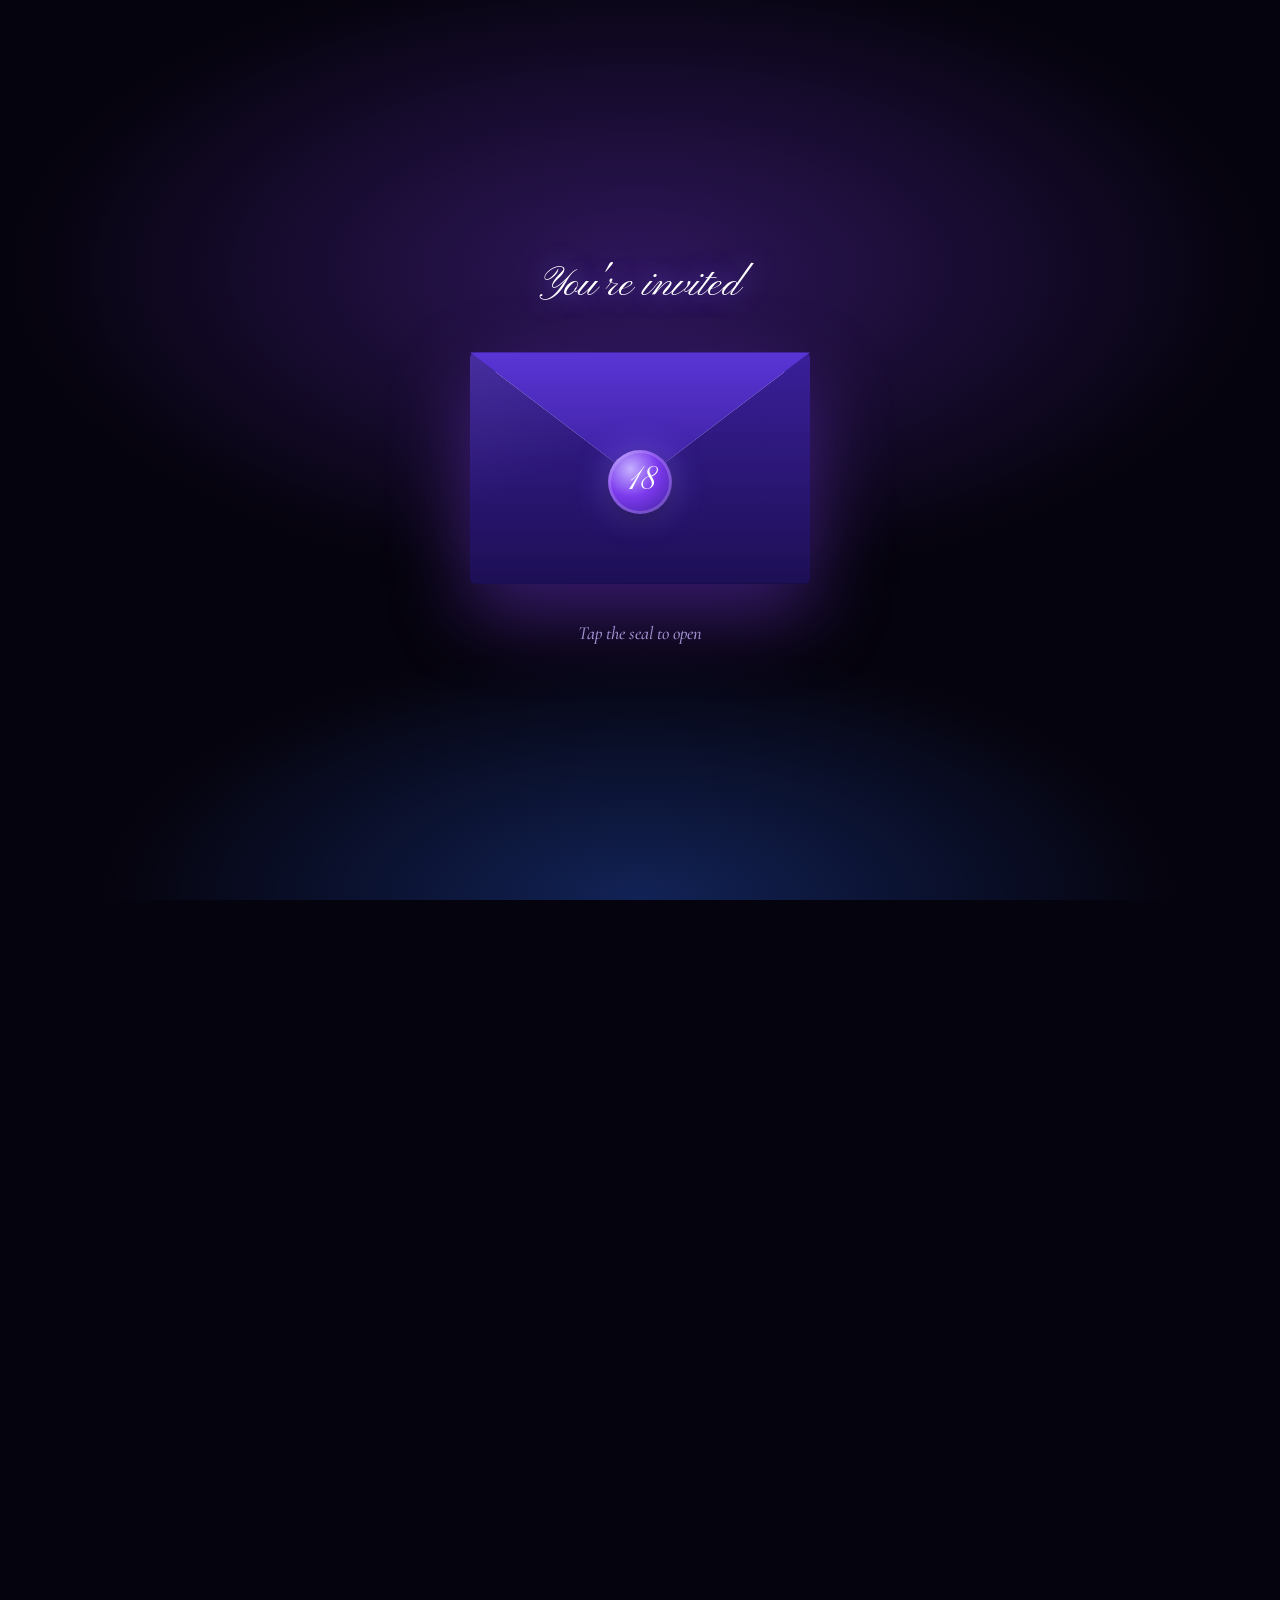
==== index.html @ b7608892 "Add files via upload" ====
<!DOCTYPE html>
<html lang="en">
<head>
<meta charset="utf-8">
<meta name="viewport" content="width=device-width, initial-scale=1, viewport-fit=cover">
<title>Celeste turns 18 — You're invited</title>
<meta name="theme-color" content="#05030d">
<link rel="preconnect" href="https://fonts.googleapis.com">
<link rel="preconnect" href="https://fonts.gstatic.com" crossorigin>
<link href="https://fonts.googleapis.com/css2?family=Cormorant+Garamond:ital,wght@0,500;0,600;0,700;1,500&family=Pinyon+Script&display=swap" rel="stylesheet">

<style>
/* =========================================================
   COLOR + TYPE TOKENS  (change these to restyle everything)
   ========================================================= */
:root{
  --black:      #05030d;
  --ink:        #0b0720;
  --indigo:     #1a0f4a;
  --violet:     #7c3aed;
  --violet-soft:#a78bfa;
  --blue:       #2f6bff;
  --ice:        #a9c4ff;
  --lavender:   #e4dcff;
  --muted:      #a79fcf;

  --script: "Pinyon Script", "Snell Roundhand", cursive;
  --serif:  "Cormorant Garamond", Georgia, "Times New Roman", serif;

  --line: rgba(167,139,250,.28);
  --glass: rgba(18,11,48,.6);
}

*{box-sizing:border-box;margin:0;padding:0}
html{scroll-behavior:smooth;-webkit-text-size-adjust:100%}
html.locked,html.locked body{overflow:hidden;height:100%}
body{
  background:var(--black);
  color:var(--lavender);
  font-family:var(--serif);
  font-weight:500;
  font-size:1.15rem;
  line-height:1.55;
  text-align:center;
  min-height:100vh;
}
img{max-width:100%;display:block}
button{font:inherit;color:inherit;background:none;border:0;cursor:pointer}
a{color:inherit}
:focus-visible{outline:2px solid var(--ice);outline-offset:3px}

/* starfield canvas sits behind everything */
#stars{position:fixed;inset:0;width:100%;height:100%;z-index:0;pointer-events:none}
body::before{ /* soft color glows behind the stars */
  content:"";position:fixed;inset:0;z-index:0;pointer-events:none;
  background:
    radial-gradient(60% 40% at 15% 8%, rgba(124,58,237,.35), transparent 70%),
    radial-gradient(55% 40% at 90% 40%, rgba(47,107,255,.28), transparent 70%),
    radial-gradient(70% 45% at 30% 95%, rgba(124,58,237,.30), transparent 70%);
}

#confetti{position:fixed;inset:0;width:100%;height:100%;z-index:200;pointer-events:none}

/* the invitation column — phone-width, even on desktop */
.page{
  position:relative;z-index:1;
  max-width:480px;margin:0 auto;
  border-inline:1px solid rgba(167,139,250,.12);
  background:linear-gradient(180deg,rgba(5,3,13,.35),rgba(5,3,13,.1));
  overflow:hidden;
}
section{padding:4.5rem 1.5rem}

h2{
  font-family:var(--script);
  font-weight:400;
  font-size:clamp(2.6rem,11vw,3.3rem);
  line-height:1.1;
  color:#fff;
  text-shadow:0 0 28px rgba(124,92,255,.7);
  margin-bottom:.6rem;
}
.lede{color:var(--muted);max-width:30ch;margin:0 auto 2rem}

/* buttons */
.btn{
  display:inline-block;text-decoration:none;
  padding:.8rem 2.1rem;border-radius:999px;
  font-size:1.15rem;font-weight:700;letter-spacing:.03em;color:#fff;
  background:linear-gradient(135deg,var(--violet),var(--blue));
  box-shadow:0 8px 30px -8px rgba(124,58,237,.9), inset 0 0 0 1px rgba(255,255,255,.2);
  transition:transform .2s, box-shadow .2s;
}
.btn:hover{transform:translateY(-2px);box-shadow:0 12px 34px -8px rgba(47,107,255,.95), inset 0 0 0 1px rgba(255,255,255,.3)}
.btn.ghost{background:rgba(124,58,237,.12);box-shadow:inset 0 0 0 1px var(--violet-soft)}

.card{
  background:var(--glass);
  border:1px solid var(--line);
  border-radius:24px;
  backdrop-filter:blur(8px);-webkit-backdrop-filter:blur(8px);
  box-shadow:0 20px 60px -30px rgba(124,58,237,.8);
}

/* =========================================================
   1. ENVELOPE INTRO
   ========================================================= */
.intro{
  position:fixed;inset:0;z-index:100;
  display:flex;flex-direction:column;align-items:center;justify-content:center;gap:2.2rem;
  background:
    radial-gradient(70% 50% at 50% 30%, rgba(124,58,237,.35), transparent 70%),
    radial-gradient(60% 40% at 50% 100%, rgba(47,107,255,.3), transparent 70%),
    var(--black);
  transition:opacity .9s ease .1s, visibility 0s linear 1s;
}
.intro.gone{opacity:0;visibility:hidden;pointer-events:none}
.intro .small-script{font-family:var(--script);font-size:2.6rem;color:#fff;text-shadow:0 0 24px rgba(124,92,255,.8)}
.intro-hint{font-style:italic;color:var(--muted);transition:opacity .4s}
.opened .intro-hint{opacity:0}

.env{
  --w:min(82vw,340px);
  position:relative;width:var(--w);height:calc(var(--w)*.68);
  cursor:pointer;perspective:900px;
  filter:drop-shadow(0 30px 40px rgba(124,58,237,.45));
  transition:transform .8s ease .9s;
}
.env > *{position:absolute}
.env-back{inset:0;border-radius:6px;background:linear-gradient(160deg,#2a1670,#150a3d)}
.letter{
  left:7%;right:7%;top:8%;bottom:6%;z-index:2;border-radius:4px;
  background:linear-gradient(180deg,#efeaff,#cfc4ff);
  display:flex;align-items:flex-start;justify-content:center;padding-top:1rem;
  color:#2a1670;font-family:var(--script);font-size:1.7rem;
  transition:transform .9s cubic-bezier(.3,.9,.3,1) .55s;
}
.env-front{
  inset:0;z-index:3;border-radius:6px;
  background:
    linear-gradient(155deg,rgba(255,255,255,.07),transparent 40%),
    linear-gradient(180deg,#3a1f9a,#1d0f55);
  clip-path:polygon(0 0,50% 56%,100% 0,100% 100%,0 100%);
}
.env-flap{
  left:0;right:0;top:0;height:56%;z-index:4;
  background:linear-gradient(180deg,#5a35d6,#3a1f9a);
  clip-path:polygon(0 0,100% 0,50% 100%);
  transform-origin:top center;transform-style:preserve-3d;
  transition:transform .8s ease, z-index 0s linear .4s;
}
.seal{
  left:50%;top:56%;z-index:5;width:64px;height:64px;margin:-32px 0 0 -32px;
  border-radius:50%;
  display:grid;place-items:center;
  font-family:var(--script);font-size:2rem;color:#fff;
  background:radial-gradient(circle at 35% 30%,#c4b0ff,#7c3aed 45%,#3b1d99);
  box-shadow:0 6px 20px rgba(0,0,0,.5), inset 0 0 0 3px rgba(255,255,255,.18), 0 0 30px rgba(124,92,255,.8);
  transition:opacity .3s, transform .5s;
  animation:pulse 2.4s ease-in-out infinite;
}
@keyframes pulse{50%{box-shadow:0 6px 20px rgba(0,0,0,.5), inset 0 0 0 3px rgba(255,255,255,.18), 0 0 46px 6px rgba(124,92,255,.95)}}
.opened .seal{opacity:0;transform:scale(.6) translateY(-10px);animation:none}
.opened .env-flap{transform:rotateX(180deg);z-index:1}
.opened .letter{transform:translateY(-68%)}
.opened .env{transform:translateY(40px) scale(1.05)}

/* =========================================================
   2. HERO
   ========================================================= */
.hero{
  position:relative;min-height:100vh;min-height:100svh;
  display:flex;flex-direction:column;align-items:center;justify-content:center;
  padding-top:8rem;
}
.hero .pre{font-style:italic;color:var(--ice);font-size:1.25rem}
.hero .name{
  font-family:var(--script);font-weight:400;
  font-size:clamp(4rem,19vw,5.4rem);line-height:1;
  color:#fff;margin:.25rem 0 .1rem;
  text-shadow:0 0 14px rgba(167,139,250,.9),0 0 46px rgba(124,58,237,.8);
}
.hero .tag{font-size:1.3rem;letter-spacing:.04em;color:var(--lavender);margin-bottom:1.8rem}

.portrait{position:relative;width:min(66vw,270px);margin:0 auto 2.6rem}
.portrait::before{ /* halo */
  content:"";position:absolute;inset:-22px;border-radius:999px 999px 30px 30px;z-index:-1;
  background:radial-gradient(closest-side,rgba(124,58,237,.7),rgba(47,107,255,.25) 70%,transparent);
  filter:blur(16px);
}
.portrait .frame{aspect-ratio:3/4;width:100%}
.age{
  position:absolute;left:50%;bottom:-34px;transform:translateX(-50%);
  width:84px;height:84px;border-radius:50%;
  display:grid;place-items:center;
  font-family:var(--script);font-size:2.9rem;line-height:1;color:#fff;
  background:radial-gradient(circle at 30% 25%,#9a7bff,#4a2bd0 55%,#1b1060);
  box-shadow:0 0 0 4px var(--black),0 0 0 5px var(--violet-soft),0 0 40px rgba(124,92,255,.9);
}
.when{margin-top:.6rem}
.when b{display:block;font-size:1.5rem;color:#fff;font-weight:700}
.when span{color:var(--muted)}

/* hanging lanterns */
.lantern{
  --len:70px;position:absolute;top:0;width:34px;height:calc(var(--len) + 56px);
  transform-origin:top center;animation:sway 6s ease-in-out infinite alternate;
  pointer-events:none;
}
.lantern::before{content:"";position:absolute;left:50%;top:0;width:1px;height:var(--len);background:rgba(255,255,255,.3)}
.lantern i{
  position:absolute;top:var(--len);left:0;width:34px;height:50px;border-radius:10px 10px 16px 16px;
  background:linear-gradient(180deg,#c3b2ff,#7c3aed 45%,#2f6bff);
  box-shadow:0 0 34px 10px rgba(124,92,255,.55);
}
.lantern i::before{content:"";position:absolute;left:6px;right:6px;top:-6px;height:8px;border-radius:4px 4px 0 0;background:#2a1670}
.lantern.l1{left:6%;--len:30px}
.lantern.l2{right:6%;--len:64px;animation-delay:-3s;animation-duration:7s}
@keyframes sway{from{transform:rotate(-4deg)}to{transform:rotate(4deg)}}

/* hero entrance — plays once, after the envelope opens */
.hero .rise{opacity:0;transform:translateY(18px)}
.show .hero .rise{animation:rise .9s cubic-bezier(.2,.8,.2,1) forwards;animation-delay:calc(var(--d,0) * 1s + .5s)}
@keyframes rise{to{opacity:1;transform:none}}

/* =========================================================
   FRAMES  (used by hero portrait + gallery)
   Drop your photos in /photos — missing photos show a
   placeholder silhouette automatically.
   ========================================================= */
.frame{
  display:block;padding:5px;border:0;
  background:linear-gradient(140deg,#c9b8ff,#6a4bff 38%,#2f6bff 68%,#c9b8ff);
  box-shadow:0 0 0 1px rgba(255,255,255,.08),0 14px 40px -12px rgba(124,58,237,.8);
}
.frame .in{
  position:relative;width:100%;height:100%;overflow:hidden;
  background:
    url("data:image/svg+xml,%3Csvg xmlns='http://www.w3.org/2000/svg' viewBox='0 0 100 100'%3E%3Ccircle cx='50' cy='38' r='15' fill='%23cfc2ff' fill-opacity='.35'/%3E%3Cpath d='M20 94c4-23 19-33 30-33s26 10 30 33z' fill='%23cfc2ff' fill-opacity='.35'/%3E%3C/svg%3E") center 70%/62% no-repeat,
    linear-gradient(160deg,#2a1670,#0d0829 70%);
}
.frame img{width:100%;height:100%;object-fit:cover}
.arch,.arch .in{border-radius:999px 999px 10px 10px}
.arch .in{border-radius:999px 999px 6px 6px}
.oval,.oval .in{border-radius:50%}
.round,.round .in{border-radius:50%}
.soft,.soft .in{border-radius:14px}
.soft .in{border-radius:10px}

/* =========================================================
   3. COUNTDOWN + LOCATION
   ========================================================= */
.count{display:grid;grid-template-columns:repeat(4,1fr);gap:.6rem;margin:0 auto 3rem;max-width:380px}
.count div{padding:.9rem .2rem .7rem;border-radius:16px}
.count strong{display:block;font-size:2.3rem;line-height:1.05;color:#fff;font-variant-numeric:tabular-nums;font-weight:700}
.count span{font-size:.95rem;color:var(--muted)}
.count-done{font-family:var(--script);font-size:2.4rem;color:#fff;margin-bottom:3rem}

.loc{padding:2rem 1.5rem;display:grid;gap:1.4rem}
.loc dl{display:grid;gap:1rem;text-align:center}
.loc dt{font-family:var(--script);font-size:1.9rem;color:var(--ice);line-height:1.1}
.loc dd{color:#fff;font-size:1.2rem;line-height:1.35}
.loc dd small{display:block;color:var(--muted);font-size:1rem}
.qr{
  width:168px;height:168px;margin:.2rem auto 0;padding:8px;border-radius:14px;background:#fff;
  display:grid;place-items:center;
}
.qr svg{width:100%;height:100%;display:block}
.qr-note{font-size:1rem;color:var(--muted);margin-top:-.6rem}

/* =========================================================
   4. GALLERY
   ========================================================= */
.gallery{display:grid;grid-template-columns:repeat(6,1fr);gap:1rem;margin-top:2rem}
.gallery .frame{width:100%;height:100%;cursor:zoom-in;transition:transform .25s}
.gallery .frame:hover{transform:scale(1.025)}
.g-arch{grid-column:1/4;grid-row:1/3}
.g-oval{grid-column:4/7;aspect-ratio:1/1.1}
.g-soft{grid-column:4/7;aspect-ratio:1/.9}
.g-wide{grid-column:1/7;aspect-ratio:16/10}
.g-r1{grid-column:1/4;aspect-ratio:1}
.g-r2{grid-column:4/7;aspect-ratio:1}

dialog.lightbox{
  border:0;background:transparent;margin:auto;max-width:min(92vw,520px);width:100%;overflow:visible;color:var(--lavender);
}
dialog.lightbox::backdrop{background:rgba(3,2,10,.9);backdrop-filter:blur(6px)}
.lightbox .frame{width:100%;aspect-ratio:4/5;max-height:76vh;margin:0 auto}
.lightbox .close{
  display:block;margin:1.2rem auto 0;padding:.6rem 1.8rem;border-radius:999px;
  box-shadow:inset 0 0 0 1px var(--violet-soft);color:#fff;
}

/* =========================================================
   5. ROSES + CANDLES SCROLL
   ========================================================= */
.tabs{display:inline-flex;gap:.3rem;padding:.3rem;border-radius:999px;margin-bottom:1.8rem;background:rgba(124,58,237,.14);box-shadow:inset 0 0 0 1px var(--line)}
.tabs button{padding:.55rem 1.4rem;border-radius:999px;font-weight:700;color:var(--muted);transition:background .2s,color .2s}
.tabs button[aria-selected="true"]{color:#fff;background:linear-gradient(135deg,var(--violet),var(--blue))}

.scroll{position:relative;margin:0 auto;max-width:400px}
.roll{
  position:relative;z-index:2;height:24px;margin-inline:-10px;border-radius:14px;
  background:linear-gradient(180deg,#9b82ff,#4a2bd0 45%,#160c45);
  box-shadow:0 8px 20px rgba(0,0,0,.5);
}
.paper{
  position:relative;margin-inline:6px;padding:1.8rem 1.2rem 1.6rem;
  background:
    url("data:image/svg+xml,%3Csvg xmlns='http://www.w3.org/2000/svg' width='160' height='160'%3E%3Cfilter id='n'%3E%3CfeTurbulence type='fractalNoise' baseFrequency='.9' numOctaves='2' stitchTiles='stitch'/%3E%3CfeColorMatrix values='0 0 0 0 .75 0 0 0 0 .7 0 0 0 0 1 0 0 0 .09 0'/%3E%3C/filter%3E%3Crect width='100%25' height='100%25' filter='url(%23n)'/%3E%3C/svg%3E"),
    linear-gradient(180deg,#1b1052,#120a3a 50%,#1b1052);
  border-inline:1px solid var(--line);
}
.paper h3{font-family:var(--script);font-weight:400;font-size:2.4rem;color:#fff;margin-bottom:1rem;text-shadow:0 0 20px rgba(124,92,255,.8)}
.names{list-style:none;counter-reset:n;display:grid;grid-template-columns:1fr 1fr;gap:.35rem .8rem;text-align:left}
.names li{counter-increment:n;display:flex;gap:.5rem;align-items:baseline;font-size:1.05rem;line-height:1.3;color:var(--lavender)}
.names li::before{content:counter(n);flex:none;width:1.4rem;text-align:right;font-size:.9rem;color:var(--violet-soft)}
[hidden]{display:none!important}

/* =========================================================
   6. PROGRAM
   ========================================================= */
.timeline{list-style:none;position:relative;max-width:340px;margin:2rem auto 0;text-align:left}
.timeline::before{content:"";position:absolute;left:5.3rem;top:.5rem;bottom:.5rem;width:1px;background:linear-gradient(180deg,var(--violet),var(--blue))}
.timeline li{display:grid;grid-template-columns:4.6rem 1fr;gap:1.6rem;padding:.7rem 0;position:relative}
.timeline li::after{content:"";position:absolute;left:calc(5.3rem - 4px);top:1.15rem;width:9px;height:9px;border-radius:50%;background:var(--black);box-shadow:0 0 0 2px var(--violet-soft),0 0 14px var(--violet)}
.timeline time{text-align:right;color:var(--ice);font-weight:700;font-variant-numeric:tabular-nums}
.timeline span{color:#fff}

/* =========================================================
   7. DRESS CODE   8. RSVP
   ========================================================= */
.swatches{display:flex;justify-content:center;gap:1.6rem;margin:2rem 0 1.4rem}
.swatches figure{display:grid;gap:.6rem;justify-items:center;font-size:1rem;color:var(--muted)}
.swatches i{width:68px;height:68px;border-radius:50%;box-shadow:0 0 0 2px rgba(255,255,255,.15),0 10px 30px -8px var(--c)}
.note{max-width:30ch;margin:0 auto;color:var(--muted)}

.rsvp .card{padding:2.4rem 1.5rem;display:grid;gap:1.3rem;justify-items:center}
.rsvp p{max-width:30ch}
.sign{font-family:var(--script);font-size:2.2rem;color:#fff;margin-top:1rem}
footer{padding:0 1.5rem 4rem;color:var(--muted);font-size:1rem}

@media (max-width:360px){ body{font-size:1.05rem} .count strong{font-size:1.9rem} }
@media (prefers-reduced-motion:reduce){
  html{scroll-behavior:auto}
  .lantern,.seal{animation:none}
  .hero .rise{opacity:1;transform:none;animation:none!important}
  .env,.letter,.env-flap,.intro{transition-duration:.01s!important;transition-delay:0s!important}
}
</style>
</head>

<body>
<canvas id="stars" aria-hidden="true"></canvas>
<canvas id="confetti" aria-hidden="true"></canvas>

<!-- 1 · ENVELOPE -->
<div class="intro" id="intro">
  <p class="small-script">You're invited</p>
  <div class="env" id="env" role="button" tabindex="0" aria-label="Open the invitation">
    <div class="env-back"></div>
    <div class="letter"><span>Celeste</span></div>
    <div class="env-front"></div>
    <div class="env-flap"></div>
    <div class="seal">18</div>
  </div>
  <p class="intro-hint">Tap the seal to open</p>
</div>

<main class="page">

  <!-- 2 · HERO -->
  <section class="hero" id="top">
    <div class="lantern l1" aria-hidden="true"><i></i></div>
    <div class="lantern l2" aria-hidden="true"><i></i></div>

    <p class="pre rise" style="--d:0">Please join us for the 18th birthday of</p>
    <h1 class="name rise" style="--d:.15">Celeste Marie</h1>
    <p class="tag rise" style="--d:.3">Eighteen years, one unforgettable night</p>

    <div class="portrait rise" style="--d:.5">
      <div class="frame arch"><div class="in">
        <!-- Replace with your friend's photo: photos/portrait.jpg -->
        <img src="photos/portrait.jpg" alt="Portrait of Celeste" onerror="this.remove()">
      </div></div>
      <div class="age" aria-label="Eighteen">18</div>
    </div>

    <p class="when rise" style="--d:.8">
      <b>Saturday, January 16, 2027</b>
      <span>Six in the evening</span>
    </p>
  </section>

  <!-- 3 · COUNTDOWN + LOCATION -->
  <section id="when">
    <h2>Counting down</h2>
    <p class="lede">Until the doors open on Celeste's big night.</p>

    <div class="count" id="count" role="timer" aria-live="off">
      <div class="card"><strong id="cd-d">00</strong><span>days</span></div>
      <div class="card"><strong id="cd-h">00</strong><span>hours</span></div>
      <div class="card"><strong id="cd-m">00</strong><span>minutes</span></div>
      <div class="card"><strong id="cd-s">00</strong><span>seconds</span></div>
    </div>

    <h2>Location guide</h2>
    <div class="card loc">
      <dl>
        <div><dt>Reception</dt><dd>6:00 in the evening<small>Doors open at 5:30</small></dd></div>
        <div><dt>Venue</dt><dd>Starlight Garden Events Place<small>123 Sampaguita Street, San Jose del Monte, Bulacan</small></dd></div>
      </dl>
      <a class="btn" id="mapsLink" href="#" target="_blank" rel="noopener">Open in Maps</a>
      <div class="qr" id="qrLocation" role="img" aria-label="QR code for the venue location"></div>
      <p class="qr-note">Scan for directions</p>
    </div>
  </section>

  <!-- 4 · GALLERY -->
  <section id="gallery">
    <h2>Celeste through the years</h2>
    <p class="lede">Tap a frame to see it bigger.</p>
    <div class="gallery">
      <!-- Replace each src with your own photos: photos/1.jpg … photos/6.jpg -->
      <button class="frame arch g-arch" aria-label="Open photo 1"><div class="in"><img src="photos/1.jpg" alt="Celeste, photo 1" onerror="this.remove()"></div></button>
      <button class="frame oval g-oval" aria-label="Open photo 2"><div class="in"><img src="photos/2.jpg" alt="Celeste, photo 2" onerror="this.remove()"></div></button>
      <button class="frame soft g-soft" aria-label="Open photo 3"><div class="in"><img src="photos/3.jpg" alt="Celeste, photo 3" onerror="this.remove()"></div></button>
      <button class="frame soft g-wide" aria-label="Open photo 4"><div class="in"><img src="photos/4.jpg" alt="Celeste, photo 4" onerror="this.remove()"></div></button>
      <button class="frame round g-r1" aria-label="Open photo 5"><div class="in"><img src="photos/5.jpg" alt="Celeste, photo 5" onerror="this.remove()"></div></button>
      <button class="frame round g-r2" aria-label="Open photo 6"><div class="in"><img src="photos/6.jpg" alt="Celeste, photo 6" onerror="this.remove()"></div></button>
    </div>
  </section>

  <dialog class="lightbox" id="lightbox" aria-label="Photo viewer">
    <div class="frame soft"><div class="in" id="lbIn"></div></div>
    <button class="close" id="lbClose">Close</button>
  </dialog>

  <!-- 5 · ROSES + CANDLES -->
  <section id="court">
    <h2>The people who make it special</h2>
    <p class="lede">Eighteen roses and eighteen candles, for the people Celeste holds dear.</p>

    <div class="tabs" role="tablist">
      <button role="tab" id="tab-roses" aria-selected="true" aria-controls="panel-roses">18 Roses</button>
      <button role="tab" id="tab-candles" aria-selected="false" aria-controls="panel-candles">18 Candles</button>
    </div>

    <div class="scroll">
      <div class="roll"></div>
      <div class="paper">
        <div id="panel-roses" role="tabpanel" aria-labelledby="tab-roses">
          <h3>18 Roses</h3>
          <ol class="names" id="roses"></ol>
        </div>
        <div id="panel-candles" role="tabpanel" aria-labelledby="tab-candles" hidden>
          <h3>18 Candles</h3>
          <ol class="names" id="candles"></ol>
        </div>
      </div>
      <div class="roll"></div>
    </div>
  </section>

  <!-- 6 · PROGRAM -->
  <section id="program">
    <h2>The 18th program</h2>
    <p class="lede">How the evening unfolds.</p>
    <ol class="timeline">
      <li><time>5:30 PM</time><span>Guests arrive and settle in</span></li>
      <li><time>6:00 PM</time><span>Welcome and opening prayer</span></li>
      <li><time>6:30 PM</time><span>Dinner</span></li>
      <li><time>7:30 PM</time><span>Celeste's grand entrance</span></li>
      <li><time>7:50 PM</time><span>18 Roses</span></li>
      <li><time>8:20 PM</time><span>18 Candles</span></li>
      <li><time>9:00 PM</time><span>Toast and cake</span></li>
      <li><time>9:30 PM</time><span>Dance the night away</span></li>
    </ol>
  </section>

  <!-- 7 · DRESS CODE -->
  <section id="dress">
    <h2>Dress code</h2>
    <p class="lede">Formal attire, in the colors of the night.</p>
    <div class="swatches">
      <figure><i style="--c:#7c3aed;background:#7c3aed"></i>Violet</figure>
      <figure><i style="--c:#2f6bff;background:#2f6bff"></i>Blue</figure>
      <figure><i style="--c:#7c3aed;background:#05030d"></i>Black</figure>
    </div>
    <p class="note">Please skip white so Celeste can be the brightest one in the room.</p>
  </section>

  <!-- 8 · RSVP -->
  <section id="rsvp" class="rsvp">
    <div class="card">
      <h2>RSVP</h2>
      <p>Please let us know if you can make it by January 2, 2027.</p>
      <a class="btn" id="rsvpLink" href="#" target="_blank" rel="noopener">Reply now</a>
      <div class="qr" id="qrRsvp" role="img" aria-label="QR code for the RSVP form"></div>
      <p class="qr-note">Or scan to reply</p>
    </div>
    <p class="sign">With love, Celeste and family</p>
  </section>

  <footer>We can't wait to celebrate with you.</footer>
</main>

<script>
/* qrcode-generator 1.4.4 (MIT) — inlined so QR codes work offline */
//---------------------------------------------------------------------
//
// QR Code Generator for JavaScript
//
// Copyright (c) 2009 Kazuhiko Arase
//
// URL: http://www.d-project.com/
//
// Licensed under the MIT license:
//  http://www.opensource.org/licenses/mit-license.php
//
// The word 'QR Code' is registered trademark of
// DENSO WAVE INCORPORATED
//  http://www.denso-wave.com/qrcode/faqpatent-e.html
//
//---------------------------------------------------------------------

var qrcode = function() {

  //---------------------------------------------------------------------
  // qrcode
  //---------------------------------------------------------------------

  /**
   * qrcode
   * @param typeNumber 1 to 40
   * @param errorCorrectionLevel 'L','M','Q','H'
   */
  var qrcode = function(typeNumber, errorCorrectionLevel) {

    var PAD0 = 0xEC;
    var PAD1 = 0x11;

    var _typeNumber = typeNumber;
    var _errorCorrectionLevel = QRErrorCorrectionLevel[errorCorrectionLevel];
    var _modules = null;
    var _moduleCount = 0;
    var _dataCache = null;
    var _dataList = [];

    var _this = {};

    var makeImpl = function(test, maskPattern) {

      _moduleCount = _typeNumber * 4 + 17;
      _modules = function(moduleCount) {
        var modules = new Array(moduleCount);
        for (var row = 0; row < moduleCount; row += 1) {
          modules[row] = new Array(moduleCount);
          for (var col = 0; col < moduleCount; col += 1) {
            modules[row][col] = null;
          }
        }
        return modules;
      }(_moduleCount);

      setupPositionProbePattern(0, 0);
      setupPositionProbePattern(_moduleCount - 7, 0);
      setupPositionProbePattern(0, _moduleCount - 7);
      setupPositionAdjustPattern();
      setupTimingPattern();
      setupTypeInfo(test, maskPattern);

      if (_typeNumber >= 7) {
        setupTypeNumber(test);
      }

      if (_dataCache == null) {
        _dataCache = createData(_typeNumber, _errorCorrectionLevel, _dataList);
      }

      mapData(_dataCache, maskPattern);
    };

    var setupPositionProbePattern = function(row, col) {

      for (var r = -1; r <= 7; r += 1) {

        if (row + r <= -1 || _moduleCount <= row + r) continue;

        for (var c = -1; c <= 7; c += 1) {

          if (col + c <= -1 || _moduleCount <= col + c) continue;

          if ( (0 <= r && r <= 6 && (c == 0 || c == 6) )
              || (0 <= c && c <= 6 && (r == 0 || r == 6) )
              || (2 <= r && r <= 4 && 2 <= c && c <= 4) ) {
            _modules[row + r][col + c] = true;
          } else {
            _modules[row + r][col + c] = false;
          }
        }
      }
    };

    var getBestMaskPattern = function() {

      var minLostPoint = 0;
      var pattern = 0;

      for (var i = 0; i < 8; i += 1) {

        makeImpl(true, i);

        var lostPoint = QRUtil.getLostPoint(_this);

        if (i == 0 || minLostPoint > lostPoint) {
          minLostPoint = lostPoint;
          pattern = i;
        }
      }

      return pattern;
    };

    var setupTimingPattern = function() {

      for (var r = 8; r < _moduleCount - 8; r += 1) {
        if (_modules[r][6] != null) {
          continue;
        }
        _modules[r][6] = (r % 2 == 0);
      }

      for (var c = 8; c < _moduleCount - 8; c += 1) {
        if (_modules[6][c] != null) {
          continue;
        }
        _modules[6][c] = (c % 2 == 0);
      }
    };

    var setupPositionAdjustPattern = function() {

      var pos = QRUtil.getPatternPosition(_typeNumber);

      for (var i = 0; i < pos.length; i += 1) {

        for (var j = 0; j < pos.length; j += 1) {

          var row = pos[i];
          var col = pos[j];

          if (_modules[row][col] != null) {
            continue;
          }

          for (var r = -2; r <= 2; r += 1) {

            for (var c = -2; c <= 2; c += 1) {

              if (r == -2 || r == 2 || c == -2 || c == 2
                  || (r == 0 && c == 0) ) {
                _modules[row + r][col + c] = true;
              } else {
                _modules[row + r][col + c] = false;
              }
            }
          }
        }
      }
    };

    var setupTypeNumber = function(test) {

      var bits = QRUtil.getBCHTypeNumber(_typeNumber);

      for (var i = 0; i < 18; i += 1) {
        var mod = (!test && ( (bits >> i) & 1) == 1);
        _modules[Math.floor(i / 3)][i % 3 + _moduleCount - 8 - 3] = mod;
      }

      for (var i = 0; i < 18; i += 1) {
        var mod = (!test && ( (bits >> i) & 1) == 1);
        _modules[i % 3 + _moduleCount - 8 - 3][Math.floor(i / 3)] = mod;
      }
    };

    var setupTypeInfo = function(test, maskPattern) {

      var data = (_errorCorrectionLevel << 3) | maskPattern;
      var bits = QRUtil.getBCHTypeInfo(data);

      // vertical
      for (var i = 0; i < 15; i += 1) {

        var mod = (!test && ( (bits >> i) & 1) == 1);

        if (i < 6) {
          _modules[i][8] = mod;
        } else if (i < 8) {
          _modules[i + 1][8] = mod;
        } else {
          _modules[_moduleCount - 15 + i][8] = mod;
        }
      }

      // horizontal
      for (var i = 0; i < 15; i += 1) {

        var mod = (!test && ( (bits >> i) & 1) == 1);

        if (i < 8) {
          _modules[8][_moduleCount - i - 1] = mod;
        } else if (i < 9) {
          _modules[8][15 - i - 1 + 1] = mod;
        } else {
          _modules[8][15 - i - 1] = mod;
        }
      }

      // fixed module
      _modules[_moduleCount - 8][8] = (!test);
    };

    var mapData = function(data, maskPattern) {

      var inc = -1;
      var row = _moduleCount - 1;
      var bitIndex = 7;
      var byteIndex = 0;
      var maskFunc = QRUtil.getMaskFunction(maskPattern);

      for (var col = _moduleCount - 1; col > 0; col -= 2) {

        if (col == 6) col -= 1;

        while (true) {

          for (var c = 0; c < 2; c += 1) {

            if (_modules[row][col - c] == null) {

              var dark = false;

              if (byteIndex < data.length) {
                dark = ( ( (data[byteIndex] >>> bitIndex) & 1) == 1);
              }

              var mask = maskFunc(row, col - c);

              if (mask) {
                dark = !dark;
              }

              _modules[row][col - c] = dark;
              bitIndex -= 1;

              if (bitIndex == -1) {
                byteIndex += 1;
                bitIndex = 7;
              }
            }
          }

          row += inc;

          if (row < 0 || _moduleCount <= row) {
            row -= inc;
            inc = -inc;
            break;
          }
        }
      }
    };

    var createBytes = function(buffer, rsBlocks) {

      var offset = 0;

      var maxDcCount = 0;
      var maxEcCount = 0;

      var dcdata = new Array(rsBlocks.length);
      var ecdata = new Array(rsBlocks.length);

      for (var r = 0; r < rsBlocks.length; r += 1) {

        var dcCount = rsBlocks[r].dataCount;
        var ecCount = rsBlocks[r].totalCount - dcCount;

        maxDcCount = Math.max(maxDcCount, dcCount);
        maxEcCount = Math.max(maxEcCount, ecCount);

        dcdata[r] = new Array(dcCount);

        for (var i = 0; i < dcdata[r].length; i += 1) {
          dcdata[r][i] = 0xff & buffer.getBuffer()[i + offset];
        }
        offset += dcCount;

        var rsPoly = QRUtil.getErrorCorrectPolynomial(ecCount);
        var rawPoly = qrPolynomial(dcdata[r], rsPoly.getLength() - 1);

        var modPoly = rawPoly.mod(rsPoly);
        ecdata[r] = new Array(rsPoly.getLength() - 1);
        for (var i = 0; i < ecdata[r].length; i += 1) {
          var modIndex = i + modPoly.getLength() - ecdata[r].length;
          ecdata[r][i] = (modIndex >= 0)? modPoly.getAt(modIndex) : 0;
        }
      }

      var totalCodeCount = 0;
      for (var i = 0; i < rsBlocks.length; i += 1) {
        totalCodeCount += rsBlocks[i].totalCount;
      }

      var data = new Array(totalCodeCount);
      var index = 0;

      for (var i = 0; i < maxDcCount; i += 1) {
        for (var r = 0; r < rsBlocks.length; r += 1) {
          if (i < dcdata[r].length) {
            data[index] = dcdata[r][i];
            index += 1;
          }
        }
      }

      for (var i = 0; i < maxEcCount; i += 1) {
        for (var r = 0; r < rsBlocks.length; r += 1) {
          if (i < ecdata[r].length) {
            data[index] = ecdata[r][i];
            index += 1;
          }
        }
      }

      return data;
    };

    var createData = function(typeNumber, errorCorrectionLevel, dataList) {

      var rsBlocks = QRRSBlock.getRSBlocks(typeNumber, errorCorrectionLevel);

      var buffer = qrBitBuffer();

      for (var i = 0; i < dataList.length; i += 1) {
        var data = dataList[i];
        buffer.put(data.getMode(), 4);
        buffer.put(data.getLength(), QRUtil.getLengthInBits(data.getMode(), typeNumber) );
        data.write(buffer);
      }

      // calc num max data.
      var totalDataCount = 0;
      for (var i = 0; i < rsBlocks.length; i += 1) {
        totalDataCount += rsBlocks[i].dataCount;
      }

      if (buffer.getLengthInBits() > totalDataCount * 8) {
        throw 'code length overflow. ('
          + buffer.getLengthInBits()
          + '>'
          + totalDataCount * 8
          + ')';
      }

      // end code
      if (buffer.getLengthInBits() + 4 <= totalDataCount * 8) {
        buffer.put(0, 4);
      }

      // padding
      while (buffer.getLengthInBits() % 8 != 0) {
        buffer.putBit(false);
      }

      // padding
      while (true) {

        if (buffer.getLengthInBits() >= totalDataCount * 8) {
          break;
        }
        buffer.put(PAD0, 8);

        if (buffer.getLengthInBits() >= totalDataCount * 8) {
          break;
        }
        buffer.put(PAD1, 8);
      }

      return createBytes(buffer, rsBlocks);
    };

    _this.addData = function(data, mode) {

      mode = mode || 'Byte';

      var newData = null;

      switch(mode) {
      case 'Numeric' :
        newData = qrNumber(data);
        break;
      case 'Alphanumeric' :
        newData = qrAlphaNum(data);
        break;
      case 'Byte' :
        newData = qr8BitByte(data);
        break;
      case 'Kanji' :
        newData = qrKanji(data);
        break;
      default :
        throw 'mode:' + mode;
      }

      _dataList.push(newData);
      _dataCache = null;
    };

    _this.isDark = function(row, col) {
      if (row < 0 || _moduleCount <= row || col < 0 || _moduleCount <= col) {
        throw row + ',' + col;
      }
      return _modules[row][col];
    };

    _this.getModuleCount = function() {
      return _moduleCount;
    };

    _this.make = function() {
      if (_typeNumber < 1) {
        var typeNumber = 1;

        for (; typeNumber < 40; typeNumber++) {
          var rsBlocks = QRRSBlock.getRSBlocks(typeNumber, _errorCorrectionLevel);
          var buffer = qrBitBuffer();

          for (var i = 0; i < _dataList.length; i++) {
            var data = _dataList[i];
            buffer.put(data.getMode(), 4);
            buffer.put(data.getLength(), QRUtil.getLengthInBits(data.getMode(), typeNumber) );
            data.write(buffer);
          }

          var totalDataCount = 0;
          for (var i = 0; i < rsBlocks.length; i++) {
            totalDataCount += rsBlocks[i].dataCount;
          }

          if (buffer.getLengthInBits() <= totalDataCount * 8) {
            break;
          }
        }

        _typeNumber = typeNumber;
      }

      makeImpl(false, getBestMaskPattern() );
    };

    _this.createTableTag = function(cellSize, margin) {

      cellSize = cellSize || 2;
      margin = (typeof margin == 'undefined')? cellSize * 4 : margin;

      var qrHtml = '';

      qrHtml += '<table style="';
      qrHtml += ' border-width: 0px; border-style: none;';
      qrHtml += ' border-collapse: collapse;';
      qrHtml += ' padding: 0px; margin: ' + margin + 'px;';
      qrHtml += '">';
      qrHtml += '<tbody>';

      for (var r = 0; r < _this.getModuleCount(); r += 1) {

        qrHtml += '<tr>';

        for (var c = 0; c < _this.getModuleCount(); c += 1) {
          qrHtml += '<td style="';
          qrHtml += ' border-width: 0px; border-style: none;';
          qrHtml += ' border-collapse: collapse;';
          qrHtml += ' padding: 0px; margin: 0px;';
          qrHtml += ' width: ' + cellSize + 'px;';
          qrHtml += ' height: ' + cellSize + 'px;';
          qrHtml += ' background-color: ';
          qrHtml += _this.isDark(r, c)? '#000000' : '#ffffff';
          qrHtml += ';';
          qrHtml += '"/>';
        }

        qrHtml += '</tr>';
      }

      qrHtml += '</tbody>';
      qrHtml += '</table>';

      return qrHtml;
    };

    _this.createSvgTag = function(cellSize, margin, alt, title) {

      var opts = {};
      if (typeof arguments[0] == 'object') {
        // Called by options.
        opts = arguments[0];
        // overwrite cellSize and margin.
        cellSize = opts.cellSize;
        margin = opts.margin;
        alt = opts.alt;
        title = opts.title;
      }

      cellSize = cellSize || 2;
      margin = (typeof margin == 'undefined')? cellSize * 4 : margin;

      // Compose alt property surrogate
      alt = (typeof alt === 'string') ? {text: alt} : alt || {};
      alt.text = alt.text || null;
      alt.id = (alt.text) ? alt.id || 'qrcode-description' : null;

      // Compose title property surrogate
      title = (typeof title === 'string') ? {text: title} : title || {};
      title.text = title.text || null;
      title.id = (title.text) ? title.id || 'qrcode-title' : null;

      var size = _this.getModuleCount() * cellSize + margin * 2;
      var c, mc, r, mr, qrSvg='', rect;

      rect = 'l' + cellSize + ',0 0,' + cellSize +
        ' -' + cellSize + ',0 0,-' + cellSize + 'z ';

      qrSvg += '<svg version="1.1" xmlns="http://www.w3.org/2000/svg"';
      qrSvg += !opts.scalable ? ' width="' + size + 'px" height="' + size + 'px"' : '';
      qrSvg += ' viewBox="0 0 ' + size + ' ' + size + '" ';
      qrSvg += ' preserveAspectRatio="xMinYMin meet"';
      qrSvg += (title.text || alt.text) ? ' role="img" aria-labelledby="' +
          escapeXml([title.id, alt.id].join(' ').trim() ) + '"' : '';
      qrSvg += '>';
      qrSvg += (title.text) ? '<title id="' + escapeXml(title.id) + '">' +
          escapeXml(title.text) + '</title>' : '';
      qrSvg += (alt.text) ? '<description id="' + escapeXml(alt.id) + '">' +
          escapeXml(alt.text) + '</description>' : '';
      qrSvg += '<rect width="100%" height="100%" fill="white" cx="0" cy="0"/>';
      qrSvg += '<path d="';

      for (r = 0; r < _this.getModuleCount(); r += 1) {
        mr = r * cellSize + margin;
        for (c = 0; c < _this.getModuleCount(); c += 1) {
          if (_this.isDark(r, c) ) {
            mc = c*cellSize+margin;
            qrSvg += 'M' + mc + ',' + mr + rect;
          }
        }
      }

      qrSvg += '" stroke="transparent" fill="black"/>';
      qrSvg += '</svg>';

      return qrSvg;
    };

    _this.createDataURL = function(cellSize, margin) {

      cellSize = cellSize || 2;
      margin = (typeof margin == 'undefined')? cellSize * 4 : margin;

      var size = _this.getModuleCount() * cellSize + margin * 2;
      var min = margin;
      var max = size - margin;

      return createDataURL(size, size, function(x, y) {
        if (min <= x && x < max && min <= y && y < max) {
          var c = Math.floor( (x - min) / cellSize);
          var r = Math.floor( (y - min) / cellSize);
          return _this.isDark(r, c)? 0 : 1;
        } else {
          return 1;
        }
      } );
    };

    _this.createImgTag = function(cellSize, margin, alt) {

      cellSize = cellSize || 2;
      margin = (typeof margin == 'undefined')? cellSize * 4 : margin;

      var size = _this.getModuleCount() * cellSize + margin * 2;

      var img = '';
      img += '<img';
      img += '\u0020src="';
      img += _this.createDataURL(cellSize, margin);
      img += '"';
      img += '\u0020width="';
      img += size;
      img += '"';
      img += '\u0020height="';
      img += size;
      img += '"';
      if (alt) {
        img += '\u0020alt="';
        img += escapeXml(alt);
        img += '"';
      }
      img += '/>';

      return img;
    };

    var escapeXml = function(s) {
      var escaped = '';
      for (var i = 0; i < s.length; i += 1) {
        var c = s.charAt(i);
        switch(c) {
        case '<': escaped += '&lt;'; break;
        case '>': escaped += '&gt;'; break;
        case '&': escaped += '&amp;'; break;
        case '"': escaped += '&quot;'; break;
        default : escaped += c; break;
        }
      }
      return escaped;
    };

    var _createHalfASCII = function(margin) {
      var cellSize = 1;
      margin = (typeof margin == 'undefined')? cellSize * 2 : margin;

      var size = _this.getModuleCount() * cellSize + margin * 2;
      var min = margin;
      var max = size - margin;

      var y, x, r1, r2, p;

      var blocks = {
        '██': '█',
        '█ ': '▀',
        ' █': '▄',
        '  ': ' '
      };

      var blocksLastLineNoMargin = {
        '██': '▀',
        '█ ': '▀',
        ' █': ' ',
        '  ': ' '
      };

      var ascii = '';
      for (y = 0; y < size; y += 2) {
        r1 = Math.floor((y - min) / cellSize);
        r2 = Math.floor((y + 1 - min) / cellSize);
        for (x = 0; x < size; x += 1) {
          p = '█';

          if (min <= x && x < max && min <= y && y < max && _this.isDark(r1, Math.floor((x - min) / cellSize))) {
            p = ' ';
          }

          if (min <= x && x < max && min <= y+1 && y+1 < max && _this.isDark(r2, Math.floor((x - min) / cellSize))) {
            p += ' ';
          }
          else {
            p += '█';
          }

          // Output 2 characters per pixel, to create full square. 1 character per pixels gives only half width of square.
          ascii += (margin < 1 && y+1 >= max) ? blocksLastLineNoMargin[p] : blocks[p];
        }

        ascii += '\n';
      }

      if (size % 2 && margin > 0) {
        return ascii.substring(0, ascii.length - size - 1) + Array(size+1).join('▀');
      }

      return ascii.substring(0, ascii.length-1);
    };

    _this.createASCII = function(cellSize, margin) {
      cellSize = cellSize || 1;

      if (cellSize < 2) {
        return _createHalfASCII(margin);
      }

      cellSize -= 1;
      margin = (typeof margin == 'undefined')? cellSize * 2 : margin;

      var size = _this.getModuleCount() * cellSize + margin * 2;
      var min = margin;
      var max = size - margin;

      var y, x, r, p;

      var white = Array(cellSize+1).join('██');
      var black = Array(cellSize+1).join('  ');

      var ascii = '';
      var line = '';
      for (y = 0; y < size; y += 1) {
        r = Math.floor( (y - min) / cellSize);
        line = '';
        for (x = 0; x < size; x += 1) {
          p = 1;

          if (min <= x && x < max && min <= y && y < max && _this.isDark(r, Math.floor((x - min) / cellSize))) {
            p = 0;
          }

          // Output 2 characters per pixel, to create full square. 1 character per pixels gives only half width of square.
          line += p ? white : black;
        }

        for (r = 0; r < cellSize; r += 1) {
          ascii += line + '\n';
        }
      }

      return ascii.substring(0, ascii.length-1);
    };

    _this.renderTo2dContext = function(context, cellSize) {
      cellSize = cellSize || 2;
      var length = _this.getModuleCount();
      for (var row = 0; row < length; row++) {
        for (var col = 0; col < length; col++) {
          context.fillStyle = _this.isDark(row, col) ? 'black' : 'white';
          context.fillRect(row * cellSize, col * cellSize, cellSize, cellSize);
        }
      }
    }

    return _this;
  };

  //---------------------------------------------------------------------
  // qrcode.stringToBytes
  //---------------------------------------------------------------------

  qrcode.stringToBytesFuncs = {
    'default' : function(s) {
      var bytes = [];
      for (var i = 0; i < s.length; i += 1) {
        var c = s.charCodeAt(i);
        bytes.push(c & 0xff);
      }
      return bytes;
    }
  };

  qrcode.stringToBytes = qrcode.stringToBytesFuncs['default'];

  //---------------------------------------------------------------------
  // qrcode.createStringToBytes
  //---------------------------------------------------------------------

  /**
   * @param unicodeData base64 string of byte array.
   * [16bit Unicode],[16bit Bytes], ...
   * @param numChars
   */
  qrcode.createStringToBytes = function(unicodeData, numChars) {

    // create conversion map.

    var unicodeMap = function() {

      var bin = base64DecodeInputStream(unicodeData);
      var read = function() {
        var b = bin.read();
        if (b == -1) throw 'eof';
        return b;
      };

      var count = 0;
      var unicodeMap = {};
      while (true) {
        var b0 = bin.read();
        if (b0 == -1) break;
        var b1 = read();
        var b2 = read();
        var b3 = read();
        var k = String.fromCharCode( (b0 << 8) | b1);
        var v = (b2 << 8) | b3;
        unicodeMap[k] = v;
        count += 1;
      }
      if (count != numChars) {
        throw count + ' != ' + numChars;
      }

      return unicodeMap;
    }();

    var unknownChar = '?'.charCodeAt(0);

    return function(s) {
      var bytes = [];
      for (var i = 0; i < s.length; i += 1) {
        var c = s.charCodeAt(i);
        if (c < 128) {
          bytes.push(c);
        } else {
          var b = unicodeMap[s.charAt(i)];
          if (typeof b == 'number') {
            if ( (b & 0xff) == b) {
              // 1byte
              bytes.push(b);
            } else {
              // 2bytes
              bytes.push(b >>> 8);
              bytes.push(b & 0xff);
            }
          } else {
            bytes.push(unknownChar);
          }
        }
      }
      return bytes;
    };
  };

  //---------------------------------------------------------------------
  // QRMode
  //---------------------------------------------------------------------

  var QRMode = {
    MODE_NUMBER :    1 << 0,
    MODE_ALPHA_NUM : 1 << 1,
    MODE_8BIT_BYTE : 1 << 2,
    MODE_KANJI :     1 << 3
  };

  //---------------------------------------------------------------------
  // QRErrorCorrectionLevel
  //---------------------------------------------------------------------

  var QRErrorCorrectionLevel = {
    L : 1,
    M : 0,
    Q : 3,
    H : 2
  };

  //---------------------------------------------------------------------
  // QRMaskPattern
  //---------------------------------------------------------------------

  var QRMaskPattern = {
    PATTERN000 : 0,
    PATTERN001 : 1,
    PATTERN010 : 2,
    PATTERN011 : 3,
    PATTERN100 : 4,
    PATTERN101 : 5,
    PATTERN110 : 6,
    PATTERN111 : 7
  };

  //---------------------------------------------------------------------
  // QRUtil
  //---------------------------------------------------------------------

  var QRUtil = function() {

    var PATTERN_POSITION_TABLE = [
      [],
      [6, 18],
      [6, 22],
      [6, 26],
      [6, 30],
      [6, 34],
      [6, 22, 38],
      [6, 24, 42],
      [6, 26, 46],
      [6, 28, 50],
      [6, 30, 54],
      [6, 32, 58],
      [6, 34, 62],
      [6, 26, 46, 66],
      [6, 26, 48, 70],
      [6, 26, 50, 74],
      [6, 30, 54, 78],
      [6, 30, 56, 82],
      [6, 30, 58, 86],
      [6, 34, 62, 90],
      [6, 28, 50, 72, 94],
      [6, 26, 50, 74, 98],
      [6, 30, 54, 78, 102],
      [6, 28, 54, 80, 106],
      [6, 32, 58, 84, 110],
      [6, 30, 58, 86, 114],
      [6, 34, 62, 90, 118],
      [6, 26, 50, 74, 98, 122],
      [6, 30, 54, 78, 102, 126],
      [6, 26, 52, 78, 104, 130],
      [6, 30, 56, 82, 108, 134],
      [6, 34, 60, 86, 112, 138],
      [6, 30, 58, 86, 114, 142],
      [6, 34, 62, 90, 118, 146],
      [6, 30, 54, 78, 102, 126, 150],
      [6, 24, 50, 76, 102, 128, 154],
      [6, 28, 54, 80, 106, 132, 158],
      [6, 32, 58, 84, 110, 136, 162],
      [6, 26, 54, 82, 110, 138, 166],
      [6, 30, 58, 86, 114, 142, 170]
    ];
    var G15 = (1 << 10) | (1 << 8) | (1 << 5) | (1 << 4) | (1 << 2) | (1 << 1) | (1 << 0);
    var G18 = (1 << 12) | (1 << 11) | (1 << 10) | (1 << 9) | (1 << 8) | (1 << 5) | (1 << 2) | (1 << 0);
    var G15_MASK = (1 << 14) | (1 << 12) | (1 << 10) | (1 << 4) | (1 << 1);

    var _this = {};

    var getBCHDigit = function(data) {
      var digit = 0;
      while (data != 0) {
        digit += 1;
        data >>>= 1;
      }
      return digit;
    };

    _this.getBCHTypeInfo = function(data) {
      var d = data << 10;
      while (getBCHDigit(d) - getBCHDigit(G15) >= 0) {
        d ^= (G15 << (getBCHDigit(d) - getBCHDigit(G15) ) );
      }
      return ( (data << 10) | d) ^ G15_MASK;
    };

    _this.getBCHTypeNumber = function(data) {
      var d = data << 12;
      while (getBCHDigit(d) - getBCHDigit(G18) >= 0) {
        d ^= (G18 << (getBCHDigit(d) - getBCHDigit(G18) ) );
      }
      return (data << 12) | d;
    };

    _this.getPatternPosition = function(typeNumber) {
      return PATTERN_POSITION_TABLE[typeNumber - 1];
    };

    _this.getMaskFunction = function(maskPattern) {

      switch (maskPattern) {

      case QRMaskPattern.PATTERN000 :
        return function(i, j) { return (i + j) % 2 == 0; };
      case QRMaskPattern.PATTERN001 :
        return function(i, j) { return i % 2 == 0; };
      case QRMaskPattern.PATTERN010 :
        return function(i, j) { return j % 3 == 0; };
      case QRMaskPattern.PATTERN011 :
        return function(i, j) { return (i + j) % 3 == 0; };
      case QRMaskPattern.PATTERN100 :
        return function(i, j) { return (Math.floor(i / 2) + Math.floor(j / 3) ) % 2 == 0; };
      case QRMaskPattern.PATTERN101 :
        return function(i, j) { return (i * j) % 2 + (i * j) % 3 == 0; };
      case QRMaskPattern.PATTERN110 :
        return function(i, j) { return ( (i * j) % 2 + (i * j) % 3) % 2 == 0; };
      case QRMaskPattern.PATTERN111 :
        return function(i, j) { return ( (i * j) % 3 + (i + j) % 2) % 2 == 0; };

      default :
        throw 'bad maskPattern:' + maskPattern;
      }
    };

    _this.getErrorCorrectPolynomial = function(errorCorrectLength) {
      var a = qrPolynomial([1], 0);
      for (var i = 0; i < errorCorrectLength; i += 1) {
        a = a.multiply(qrPolynomial([1, QRMath.gexp(i)], 0) );
      }
      return a;
    };

    _this.getLengthInBits = function(mode, type) {

      if (1 <= type && type < 10) {

        // 1 - 9

        switch(mode) {
        case QRMode.MODE_NUMBER    : return 10;
        case QRMode.MODE_ALPHA_NUM : return 9;
        case QRMode.MODE_8BIT_BYTE : return 8;
        case QRMode.MODE_KANJI     : return 8;
        default :
          throw 'mode:' + mode;
        }

      } else if (type < 27) {

        // 10 - 26

        switch(mode) {
        case QRMode.MODE_NUMBER    : return 12;
        case QRMode.MODE_ALPHA_NUM : return 11;
        case QRMode.MODE_8BIT_BYTE : return 16;
        case QRMode.MODE_KANJI     : return 10;
        default :
          throw 'mode:' + mode;
        }

      } else if (type < 41) {

        // 27 - 40

        switch(mode) {
        case QRMode.MODE_NUMBER    : return 14;
        case QRMode.MODE_ALPHA_NUM : return 13;
        case QRMode.MODE_8BIT_BYTE : return 16;
        case QRMode.MODE_KANJI     : return 12;
        default :
          throw 'mode:' + mode;
        }

      } else {
        throw 'type:' + type;
      }
    };

    _this.getLostPoint = function(qrcode) {

      var moduleCount = qrcode.getModuleCount();

      var lostPoint = 0;

      // LEVEL1

      for (var row = 0; row < moduleCount; row += 1) {
        for (var col = 0; col < moduleCount; col += 1) {

          var sameCount = 0;
          var dark = qrcode.isDark(row, col);

          for (var r = -1; r <= 1; r += 1) {

            if (row + r < 0 || moduleCount <= row + r) {
              continue;
            }

            for (var c = -1; c <= 1; c += 1) {

              if (col + c < 0 || moduleCount <= col + c) {
                continue;
              }

              if (r == 0 && c == 0) {
                continue;
              }

              if (dark == qrcode.isDark(row + r, col + c) ) {
                sameCount += 1;
              }
            }
          }

          if (sameCount > 5) {
            lostPoint += (3 + sameCount - 5);
          }
        }
      };

      // LEVEL2

      for (var row = 0; row < moduleCount - 1; row += 1) {
        for (var col = 0; col < moduleCount - 1; col += 1) {
          var count = 0;
          if (qrcode.isDark(row, col) ) count += 1;
          if (qrcode.isDark(row + 1, col) ) count += 1;
          if (qrcode.isDark(row, col + 1) ) count += 1;
          if (qrcode.isDark(row + 1, col + 1) ) count += 1;
          if (count == 0 || count == 4) {
            lostPoint += 3;
          }
        }
      }

      // LEVEL3

      for (var row = 0; row < moduleCount; row += 1) {
        for (var col = 0; col < moduleCount - 6; col += 1) {
          if (qrcode.isDark(row, col)
              && !qrcode.isDark(row, col + 1)
              &&  qrcode.isDark(row, col + 2)
              &&  qrcode.isDark(row, col + 3)
              &&  qrcode.isDark(row, col + 4)
              && !qrcode.isDark(row, col + 5)
              &&  qrcode.isDark(row, col + 6) ) {
            lostPoint += 40;
          }
        }
      }

      for (var col = 0; col < moduleCount; col += 1) {
        for (var row = 0; row < moduleCount - 6; row += 1) {
          if (qrcode.isDark(row, col)
              && !qrcode.isDark(row + 1, col)
              &&  qrcode.isDark(row + 2, col)
              &&  qrcode.isDark(row + 3, col)
              &&  qrcode.isDark(row + 4, col)
              && !qrcode.isDark(row + 5, col)
              &&  qrcode.isDark(row + 6, col) ) {
            lostPoint += 40;
          }
        }
      }

      // LEVEL4

      var darkCount = 0;

      for (var col = 0; col < moduleCount; col += 1) {
        for (var row = 0; row < moduleCount; row += 1) {
          if (qrcode.isDark(row, col) ) {
            darkCount += 1;
          }
        }
      }

      var ratio = Math.abs(100 * darkCount / moduleCount / moduleCount - 50) / 5;
      lostPoint += ratio * 10;

      return lostPoint;
    };

    return _this;
  }();

  //---------------------------------------------------------------------
  // QRMath
  //---------------------------------------------------------------------

  var QRMath = function() {

    var EXP_TABLE = new Array(256);
    var LOG_TABLE = new Array(256);

    // initialize tables
    for (var i = 0; i < 8; i += 1) {
      EXP_TABLE[i] = 1 << i;
    }
    for (var i = 8; i < 256; i += 1) {
      EXP_TABLE[i] = EXP_TABLE[i - 4]
        ^ EXP_TABLE[i - 5]
        ^ EXP_TABLE[i - 6]
        ^ EXP_TABLE[i - 8];
    }
    for (var i = 0; i < 255; i += 1) {
      LOG_TABLE[EXP_TABLE[i] ] = i;
    }

    var _this = {};

    _this.glog = function(n) {

      if (n < 1) {
        throw 'glog(' + n + ')';
      }

      return LOG_TABLE[n];
    };

    _this.gexp = function(n) {

      while (n < 0) {
        n += 255;
      }

      while (n >= 256) {
        n -= 255;
      }

      return EXP_TABLE[n];
    };

    return _this;
  }();

  //---------------------------------------------------------------------
  // qrPolynomial
  //---------------------------------------------------------------------

  function qrPolynomial(num, shift) {

    if (typeof num.length == 'undefined') {
      throw num.length + '/' + shift;
    }

    var _num = function() {
      var offset = 0;
      while (offset < num.length && num[offset] == 0) {
        offset += 1;
      }
      var _num = new Array(num.length - offset + shift);
      for (var i = 0; i < num.length - offset; i += 1) {
        _num[i] = num[i + offset];
      }
      return _num;
    }();

    var _this = {};

    _this.getAt = function(index) {
      return _num[index];
    };

    _this.getLength = function() {
      return _num.length;
    };

    _this.multiply = function(e) {

      var num = new Array(_this.getLength() + e.getLength() - 1);

      for (var i = 0; i < _this.getLength(); i += 1) {
        for (var j = 0; j < e.getLength(); j += 1) {
          num[i + j] ^= QRMath.gexp(QRMath.glog(_this.getAt(i) ) + QRMath.glog(e.getAt(j) ) );
        }
      }

      return qrPolynomial(num, 0);
    };

    _this.mod = function(e) {

      if (_this.getLength() - e.getLength() < 0) {
        return _this;
      }

      var ratio = QRMath.glog(_this.getAt(0) ) - QRMath.glog(e.getAt(0) );

      var num = new Array(_this.getLength() );
      for (var i = 0; i < _this.getLength(); i += 1) {
        num[i] = _this.getAt(i);
      }

      for (var i = 0; i < e.getLength(); i += 1) {
        num[i] ^= QRMath.gexp(QRMath.glog(e.getAt(i) ) + ratio);
      }

      // recursive call
      return qrPolynomial(num, 0).mod(e);
    };

    return _this;
  };

  //---------------------------------------------------------------------
  // QRRSBlock
  //---------------------------------------------------------------------

  var QRRSBlock = function() {

    var RS_BLOCK_TABLE = [

      // L
      // M
      // Q
      // H

      // 1
      [1, 26, 19],
      [1, 26, 16],
      [1, 26, 13],
      [1, 26, 9],

      // 2
      [1, 44, 34],
      [1, 44, 28],
      [1, 44, 22],
      [1, 44, 16],

      // 3
      [1, 70, 55],
      [1, 70, 44],
      [2, 35, 17],
      [2, 35, 13],

      // 4
      [1, 100, 80],
      [2, 50, 32],
      [2, 50, 24],
      [4, 25, 9],

      // 5
      [1, 134, 108],
      [2, 67, 43],
      [2, 33, 15, 2, 34, 16],
      [2, 33, 11, 2, 34, 12],

      // 6
      [2, 86, 68],
      [4, 43, 27],
      [4, 43, 19],
      [4, 43, 15],

      // 7
      [2, 98, 78],
      [4, 49, 31],
      [2, 32, 14, 4, 33, 15],
      [4, 39, 13, 1, 40, 14],

      // 8
      [2, 121, 97],
      [2, 60, 38, 2, 61, 39],
      [4, 40, 18, 2, 41, 19],
      [4, 40, 14, 2, 41, 15],

      // 9
      [2, 146, 116],
      [3, 58, 36, 2, 59, 37],
      [4, 36, 16, 4, 37, 17],
      [4, 36, 12, 4, 37, 13],

      // 10
      [2, 86, 68, 2, 87, 69],
      [4, 69, 43, 1, 70, 44],
      [6, 43, 19, 2, 44, 20],
      [6, 43, 15, 2, 44, 16],

      // 11
      [4, 101, 81],
      [1, 80, 50, 4, 81, 51],
      [4, 50, 22, 4, 51, 23],
      [3, 36, 12, 8, 37, 13],

      // 12
      [2, 116, 92, 2, 117, 93],
      [6, 58, 36, 2, 59, 37],
      [4, 46, 20, 6, 47, 21],
      [7, 42, 14, 4, 43, 15],

      // 13
      [4, 133, 107],
      [8, 59, 37, 1, 60, 38],
      [8, 44, 20, 4, 45, 21],
      [12, 33, 11, 4, 34, 12],

      // 14
      [3, 145, 115, 1, 146, 116],
      [4, 64, 40, 5, 65, 41],
      [11, 36, 16, 5, 37, 17],
      [11, 36, 12, 5, 37, 13],

      // 15
      [5, 109, 87, 1, 110, 88],
      [5, 65, 41, 5, 66, 42],
      [5, 54, 24, 7, 55, 25],
      [11, 36, 12, 7, 37, 13],

      // 16
      [5, 122, 98, 1, 123, 99],
      [7, 73, 45, 3, 74, 46],
      [15, 43, 19, 2, 44, 20],
      [3, 45, 15, 13, 46, 16],

      // 17
      [1, 135, 107, 5, 136, 108],
      [10, 74, 46, 1, 75, 47],
      [1, 50, 22, 15, 51, 23],
      [2, 42, 14, 17, 43, 15],

      // 18
      [5, 150, 120, 1, 151, 121],
      [9, 69, 43, 4, 70, 44],
      [17, 50, 22, 1, 51, 23],
      [2, 42, 14, 19, 43, 15],

      // 19
      [3, 141, 113, 4, 142, 114],
      [3, 70, 44, 11, 71, 45],
      [17, 47, 21, 4, 48, 22],
      [9, 39, 13, 16, 40, 14],

      // 20
      [3, 135, 107, 5, 136, 108],
      [3, 67, 41, 13, 68, 42],
      [15, 54, 24, 5, 55, 25],
      [15, 43, 15, 10, 44, 16],

      // 21
      [4, 144, 116, 4, 145, 117],
      [17, 68, 42],
      [17, 50, 22, 6, 51, 23],
      [19, 46, 16, 6, 47, 17],

      // 22
      [2, 139, 111, 7, 140, 112],
      [17, 74, 46],
      [7, 54, 24, 16, 55, 25],
      [34, 37, 13],

      // 23
      [4, 151, 121, 5, 152, 122],
      [4, 75, 47, 14, 76, 48],
      [11, 54, 24, 14, 55, 25],
      [16, 45, 15, 14, 46, 16],

      // 24
      [6, 147, 117, 4, 148, 118],
      [6, 73, 45, 14, 74, 46],
      [11, 54, 24, 16, 55, 25],
      [30, 46, 16, 2, 47, 17],

      // 25
      [8, 132, 106, 4, 133, 107],
      [8, 75, 47, 13, 76, 48],
      [7, 54, 24, 22, 55, 25],
      [22, 45, 15, 13, 46, 16],

      // 26
      [10, 142, 114, 2, 143, 115],
      [19, 74, 46, 4, 75, 47],
      [28, 50, 22, 6, 51, 23],
      [33, 46, 16, 4, 47, 17],

      // 27
      [8, 152, 122, 4, 153, 123],
      [22, 73, 45, 3, 74, 46],
      [8, 53, 23, 26, 54, 24],
      [12, 45, 15, 28, 46, 16],

      // 28
      [3, 147, 117, 10, 148, 118],
      [3, 73, 45, 23, 74, 46],
      [4, 54, 24, 31, 55, 25],
      [11, 45, 15, 31, 46, 16],

      // 29
      [7, 146, 116, 7, 147, 117],
      [21, 73, 45, 7, 74, 46],
      [1, 53, 23, 37, 54, 24],
      [19, 45, 15, 26, 46, 16],

      // 30
      [5, 145, 115, 10, 146, 116],
      [19, 75, 47, 10, 76, 48],
      [15, 54, 24, 25, 55, 25],
      [23, 45, 15, 25, 46, 16],

      // 31
      [13, 145, 115, 3, 146, 116],
      [2, 74, 46, 29, 75, 47],
      [42, 54, 24, 1, 55, 25],
      [23, 45, 15, 28, 46, 16],

      // 32
      [17, 145, 115],
      [10, 74, 46, 23, 75, 47],
      [10, 54, 24, 35, 55, 25],
      [19, 45, 15, 35, 46, 16],

      // 33
      [17, 145, 115, 1, 146, 116],
      [14, 74, 46, 21, 75, 47],
      [29, 54, 24, 19, 55, 25],
      [11, 45, 15, 46, 46, 16],

      // 34
      [13, 145, 115, 6, 146, 116],
      [14, 74, 46, 23, 75, 47],
      [44, 54, 24, 7, 55, 25],
      [59, 46, 16, 1, 47, 17],

      // 35
      [12, 151, 121, 7, 152, 122],
      [12, 75, 47, 26, 76, 48],
      [39, 54, 24, 14, 55, 25],
      [22, 45, 15, 41, 46, 16],

      // 36
      [6, 151, 121, 14, 152, 122],
      [6, 75, 47, 34, 76, 48],
      [46, 54, 24, 10, 55, 25],
      [2, 45, 15, 64, 46, 16],

      // 37
      [17, 152, 122, 4, 153, 123],
      [29, 74, 46, 14, 75, 47],
      [49, 54, 24, 10, 55, 25],
      [24, 45, 15, 46, 46, 16],

      // 38
      [4, 152, 122, 18, 153, 123],
      [13, 74, 46, 32, 75, 47],
      [48, 54, 24, 14, 55, 25],
      [42, 45, 15, 32, 46, 16],

      // 39
      [20, 147, 117, 4, 148, 118],
      [40, 75, 47, 7, 76, 48],
      [43, 54, 24, 22, 55, 25],
      [10, 45, 15, 67, 46, 16],

      // 40
      [19, 148, 118, 6, 149, 119],
      [18, 75, 47, 31, 76, 48],
      [34, 54, 24, 34, 55, 25],
      [20, 45, 15, 61, 46, 16]
    ];

    var qrRSBlock = function(totalCount, dataCount) {
      var _this = {};
      _this.totalCount = totalCount;
      _this.dataCount = dataCount;
      return _this;
    };

    var _this = {};

    var getRsBlockTable = function(typeNumber, errorCorrectionLevel) {

      switch(errorCorrectionLevel) {
      case QRErrorCorrectionLevel.L :
        return RS_BLOCK_TABLE[(typeNumber - 1) * 4 + 0];
      case QRErrorCorrectionLevel.M :
        return RS_BLOCK_TABLE[(typeNumber - 1) * 4 + 1];
      case QRErrorCorrectionLevel.Q :
        return RS_BLOCK_TABLE[(typeNumber - 1) * 4 + 2];
      case QRErrorCorrectionLevel.H :
        return RS_BLOCK_TABLE[(typeNumber - 1) * 4 + 3];
      default :
        return undefined;
      }
    };

    _this.getRSBlocks = function(typeNumber, errorCorrectionLevel) {

      var rsBlock = getRsBlockTable(typeNumber, errorCorrectionLevel);

      if (typeof rsBlock == 'undefined') {
        throw 'bad rs block @ typeNumber:' + typeNumber +
            '/errorCorrectionLevel:' + errorCorrectionLevel;
      }

      var length = rsBlock.length / 3;

      var list = [];

      for (var i = 0; i < length; i += 1) {

        var count = rsBlock[i * 3 + 0];
        var totalCount = rsBlock[i * 3 + 1];
        var dataCount = rsBlock[i * 3 + 2];

        for (var j = 0; j < count; j += 1) {
          list.push(qrRSBlock(totalCount, dataCount) );
        }
      }

      return list;
    };

    return _this;
  }();

  //---------------------------------------------------------------------
  // qrBitBuffer
  //---------------------------------------------------------------------

  var qrBitBuffer = function() {

    var _buffer = [];
    var _length = 0;

    var _this = {};

    _this.getBuffer = function() {
      return _buffer;
    };

    _this.getAt = function(index) {
      var bufIndex = Math.floor(index / 8);
      return ( (_buffer[bufIndex] >>> (7 - index % 8) ) & 1) == 1;
    };

    _this.put = function(num, length) {
      for (var i = 0; i < length; i += 1) {
        _this.putBit( ( (num >>> (length - i - 1) ) & 1) == 1);
      }
    };

    _this.getLengthInBits = function() {
      return _length;
    };

    _this.putBit = function(bit) {

      var bufIndex = Math.floor(_length / 8);
      if (_buffer.length <= bufIndex) {
        _buffer.push(0);
      }

      if (bit) {
        _buffer[bufIndex] |= (0x80 >>> (_length % 8) );
      }

      _length += 1;
    };

    return _this;
  };

  //---------------------------------------------------------------------
  // qrNumber
  //---------------------------------------------------------------------

  var qrNumber = function(data) {

    var _mode = QRMode.MODE_NUMBER;
    var _data = data;

    var _this = {};

    _this.getMode = function() {
      return _mode;
    };

    _this.getLength = function(buffer) {
      return _data.length;
    };

    _this.write = function(buffer) {

      var data = _data;

      var i = 0;

      while (i + 2 < data.length) {
        buffer.put(strToNum(data.substring(i, i + 3) ), 10);
        i += 3;
      }

      if (i < data.length) {
        if (data.length - i == 1) {
          buffer.put(strToNum(data.substring(i, i + 1) ), 4);
        } else if (data.length - i == 2) {
          buffer.put(strToNum(data.substring(i, i + 2) ), 7);
        }
      }
    };

    var strToNum = function(s) {
      var num = 0;
      for (var i = 0; i < s.length; i += 1) {
        num = num * 10 + chatToNum(s.charAt(i) );
      }
      return num;
    };

    var chatToNum = function(c) {
      if ('0' <= c && c <= '9') {
        return c.charCodeAt(0) - '0'.charCodeAt(0);
      }
      throw 'illegal char :' + c;
    };

    return _this;
  };

  //---------------------------------------------------------------------
  // qrAlphaNum
  //---------------------------------------------------------------------

  var qrAlphaNum = function(data) {

    var _mode = QRMode.MODE_ALPHA_NUM;
    var _data = data;

    var _this = {};

    _this.getMode = function() {
      return _mode;
    };

    _this.getLength = function(buffer) {
      return _data.length;
    };

    _this.write = function(buffer) {

      var s = _data;

      var i = 0;

      while (i + 1 < s.length) {
        buffer.put(
          getCode(s.charAt(i) ) * 45 +
          getCode(s.charAt(i + 1) ), 11);
        i += 2;
      }

      if (i < s.length) {
        buffer.put(getCode(s.charAt(i) ), 6);
      }
    };

    var getCode = function(c) {

      if ('0' <= c && c <= '9') {
        return c.charCodeAt(0) - '0'.charCodeAt(0);
      } else if ('A' <= c && c <= 'Z') {
        return c.charCodeAt(0) - 'A'.charCodeAt(0) + 10;
      } else {
        switch (c) {
        case ' ' : return 36;
        case '$' : return 37;
        case '%' : return 38;
        case '*' : return 39;
        case '+' : return 40;
        case '-' : return 41;
        case '.' : return 42;
        case '/' : return 43;
        case ':' : return 44;
        default :
          throw 'illegal char :' + c;
        }
      }
    };

    return _this;
  };

  //---------------------------------------------------------------------
  // qr8BitByte
  //---------------------------------------------------------------------

  var qr8BitByte = function(data) {

    var _mode = QRMode.MODE_8BIT_BYTE;
    var _data = data;
    var _bytes = qrcode.stringToBytes(data);

    var _this = {};

    _this.getMode = function() {
      return _mode;
    };

    _this.getLength = function(buffer) {
      return _bytes.length;
    };

    _this.write = function(buffer) {
      for (var i = 0; i < _bytes.length; i += 1) {
        buffer.put(_bytes[i], 8);
      }
    };

    return _this;
  };

  //---------------------------------------------------------------------
  // qrKanji
  //---------------------------------------------------------------------

  var qrKanji = function(data) {

    var _mode = QRMode.MODE_KANJI;
    var _data = data;

    var stringToBytes = qrcode.stringToBytesFuncs['SJIS'];
    if (!stringToBytes) {
      throw 'sjis not supported.';
    }
    !function(c, code) {
      // self test for sjis support.
      var test = stringToBytes(c);
      if (test.length != 2 || ( (test[0] << 8) | test[1]) != code) {
        throw 'sjis not supported.';
      }
    }('\u53cb', 0x9746);

    var _bytes = stringToBytes(data);

    var _this = {};

    _this.getMode = function() {
      return _mode;
    };

    _this.getLength = function(buffer) {
      return ~~(_bytes.length / 2);
    };

    _this.write = function(buffer) {

      var data = _bytes;

      var i = 0;

      while (i + 1 < data.length) {

        var c = ( (0xff & data[i]) << 8) | (0xff & data[i + 1]);

        if (0x8140 <= c && c <= 0x9FFC) {
          c -= 0x8140;
        } else if (0xE040 <= c && c <= 0xEBBF) {
          c -= 0xC140;
        } else {
          throw 'illegal char at ' + (i + 1) + '/' + c;
        }

        c = ( (c >>> 8) & 0xff) * 0xC0 + (c & 0xff);

        buffer.put(c, 13);

        i += 2;
      }

      if (i < data.length) {
        throw 'illegal char at ' + (i + 1);
      }
    };

    return _this;
  };

  //=====================================================================
  // GIF Support etc.
  //

  //---------------------------------------------------------------------
  // byteArrayOutputStream
  //---------------------------------------------------------------------

  var byteArrayOutputStream = function() {

    var _bytes = [];

    var _this = {};

    _this.writeByte = function(b) {
      _bytes.push(b & 0xff);
    };

    _this.writeShort = function(i) {
      _this.writeByte(i);
      _this.writeByte(i >>> 8);
    };

    _this.writeBytes = function(b, off, len) {
      off = off || 0;
      len = len || b.length;
      for (var i = 0; i < len; i += 1) {
        _this.writeByte(b[i + off]);
      }
    };

    _this.writeString = function(s) {
      for (var i = 0; i < s.length; i += 1) {
        _this.writeByte(s.charCodeAt(i) );
      }
    };

    _this.toByteArray = function() {
      return _bytes;
    };

    _this.toString = function() {
      var s = '';
      s += '[';
      for (var i = 0; i < _bytes.length; i += 1) {
        if (i > 0) {
          s += ',';
        }
        s += _bytes[i];
      }
      s += ']';
      return s;
    };

    return _this;
  };

  //---------------------------------------------------------------------
  // base64EncodeOutputStream
  //---------------------------------------------------------------------

  var base64EncodeOutputStream = function() {

    var _buffer = 0;
    var _buflen = 0;
    var _length = 0;
    var _base64 = '';

    var _this = {};

    var writeEncoded = function(b) {
      _base64 += String.fromCharCode(encode(b & 0x3f) );
    };

    var encode = function(n) {
      if (n < 0) {
        // error.
      } else if (n < 26) {
        return 0x41 + n;
      } else if (n < 52) {
        return 0x61 + (n - 26);
      } else if (n < 62) {
        return 0x30 + (n - 52);
      } else if (n == 62) {
        return 0x2b;
      } else if (n == 63) {
        return 0x2f;
      }
      throw 'n:' + n;
    };

    _this.writeByte = function(n) {

      _buffer = (_buffer << 8) | (n & 0xff);
      _buflen += 8;
      _length += 1;

      while (_buflen >= 6) {
        writeEncoded(_buffer >>> (_buflen - 6) );
        _buflen -= 6;
      }
    };

    _this.flush = function() {

      if (_buflen > 0) {
        writeEncoded(_buffer << (6 - _buflen) );
        _buffer = 0;
        _buflen = 0;
      }

      if (_length % 3 != 0) {
        // padding
        var padlen = 3 - _length % 3;
        for (var i = 0; i < padlen; i += 1) {
          _base64 += '=';
        }
      }
    };

    _this.toString = function() {
      return _base64;
    };

    return _this;
  };

  //---------------------------------------------------------------------
  // base64DecodeInputStream
  //---------------------------------------------------------------------

  var base64DecodeInputStream = function(str) {

    var _str = str;
    var _pos = 0;
    var _buffer = 0;
    var _buflen = 0;

    var _this = {};

    _this.read = function() {

      while (_buflen < 8) {

        if (_pos >= _str.length) {
          if (_buflen == 0) {
            return -1;
          }
          throw 'unexpected end of file./' + _buflen;
        }

        var c = _str.charAt(_pos);
        _pos += 1;

        if (c == '=') {
          _buflen = 0;
          return -1;
        } else if (c.match(/^\s$/) ) {
          // ignore if whitespace.
          continue;
        }

        _buffer = (_buffer << 6) | decode(c.charCodeAt(0) );
        _buflen += 6;
      }

      var n = (_buffer >>> (_buflen - 8) ) & 0xff;
      _buflen -= 8;
      return n;
    };

    var decode = function(c) {
      if (0x41 <= c && c <= 0x5a) {
        return c - 0x41;
      } else if (0x61 <= c && c <= 0x7a) {
        return c - 0x61 + 26;
      } else if (0x30 <= c && c <= 0x39) {
        return c - 0x30 + 52;
      } else if (c == 0x2b) {
        return 62;
      } else if (c == 0x2f) {
        return 63;
      } else {
        throw 'c:' + c;
      }
    };

    return _this;
  };

  //---------------------------------------------------------------------
  // gifImage (B/W)
  //---------------------------------------------------------------------

  var gifImage = function(width, height) {

    var _width = width;
    var _height = height;
    var _data = new Array(width * height);

    var _this = {};

    _this.setPixel = function(x, y, pixel) {
      _data[y * _width + x] = pixel;
    };

    _this.write = function(out) {

      //---------------------------------
      // GIF Signature

      out.writeString('GIF87a');

      //---------------------------------
      // Screen Descriptor

      out.writeShort(_width);
      out.writeShort(_height);

      out.writeByte(0x80); // 2bit
      out.writeByte(0);
      out.writeByte(0);

      //---------------------------------
      // Global Color Map

      // black
      out.writeByte(0x00);
      out.writeByte(0x00);
      out.writeByte(0x00);

      // white
      out.writeByte(0xff);
      out.writeByte(0xff);
      out.writeByte(0xff);

      //---------------------------------
      // Image Descriptor

      out.writeString(',');
      out.writeShort(0);
      out.writeShort(0);
      out.writeShort(_width);
      out.writeShort(_height);
      out.writeByte(0);

      //---------------------------------
      // Local Color Map

      //---------------------------------
      // Raster Data

      var lzwMinCodeSize = 2;
      var raster = getLZWRaster(lzwMinCodeSize);

      out.writeByte(lzwMinCodeSize);

      var offset = 0;

      while (raster.length - offset > 255) {
        out.writeByte(255);
        out.writeBytes(raster, offset, 255);
        offset += 255;
      }

      out.writeByte(raster.length - offset);
      out.writeBytes(raster, offset, raster.length - offset);
      out.writeByte(0x00);

      //---------------------------------
      // GIF Terminator
      out.writeString(';');
    };

    var bitOutputStream = function(out) {

      var _out = out;
      var _bitLength = 0;
      var _bitBuffer = 0;

      var _this = {};

      _this.write = function(data, length) {

        if ( (data >>> length) != 0) {
          throw 'length over';
        }

        while (_bitLength + length >= 8) {
          _out.writeByte(0xff & ( (data << _bitLength) | _bitBuffer) );
          length -= (8 - _bitLength);
          data >>>= (8 - _bitLength);
          _bitBuffer = 0;
          _bitLength = 0;
        }

        _bitBuffer = (data << _bitLength) | _bitBuffer;
        _bitLength = _bitLength + length;
      };

      _this.flush = function() {
        if (_bitLength > 0) {
          _out.writeByte(_bitBuffer);
        }
      };

      return _this;
    };

    var getLZWRaster = function(lzwMinCodeSize) {

      var clearCode = 1 << lzwMinCodeSize;
      var endCode = (1 << lzwMinCodeSize) + 1;
      var bitLength = lzwMinCodeSize + 1;

      // Setup LZWTable
      var table = lzwTable();

      for (var i = 0; i < clearCode; i += 1) {
        table.add(String.fromCharCode(i) );
      }
      table.add(String.fromCharCode(clearCode) );
      table.add(String.fromCharCode(endCode) );

      var byteOut = byteArrayOutputStream();
      var bitOut = bitOutputStream(byteOut);

      // clear code
      bitOut.write(clearCode, bitLength);

      var dataIndex = 0;

      var s = String.fromCharCode(_data[dataIndex]);
      dataIndex += 1;

      while (dataIndex < _data.length) {

        var c = String.fromCharCode(_data[dataIndex]);
        dataIndex += 1;

        if (table.contains(s + c) ) {

          s = s + c;

        } else {

          bitOut.write(table.indexOf(s), bitLength);

          if (table.size() < 0xfff) {

            if (table.size() == (1 << bitLength) ) {
              bitLength += 1;
            }

            table.add(s + c);
          }

          s = c;
        }
      }

      bitOut.write(table.indexOf(s), bitLength);

      // end code
      bitOut.write(endCode, bitLength);

      bitOut.flush();

      return byteOut.toByteArray();
    };

    var lzwTable = function() {

      var _map = {};
      var _size = 0;

      var _this = {};

      _this.add = function(key) {
        if (_this.contains(key) ) {
          throw 'dup key:' + key;
        }
        _map[key] = _size;
        _size += 1;
      };

      _this.size = function() {
        return _size;
      };

      _this.indexOf = function(key) {
        return _map[key];
      };

      _this.contains = function(key) {
        return typeof _map[key] != 'undefined';
      };

      return _this;
    };

    return _this;
  };

  var createDataURL = function(width, height, getPixel) {
    var gif = gifImage(width, height);
    for (var y = 0; y < height; y += 1) {
      for (var x = 0; x < width; x += 1) {
        gif.setPixel(x, y, getPixel(x, y) );
      }
    }

    var b = byteArrayOutputStream();
    gif.write(b);

    var base64 = base64EncodeOutputStream();
    var bytes = b.toByteArray();
    for (var i = 0; i < bytes.length; i += 1) {
      base64.writeByte(bytes[i]);
    }
    base64.flush();

    return 'data:image/gif;base64,' + base64;
  };

  //---------------------------------------------------------------------
  // returns qrcode function.

  return qrcode;
}();

// multibyte support
!function() {

  qrcode.stringToBytesFuncs['UTF-8'] = function(s) {
    // http://stackoverflow.com/questions/18729405/how-to-convert-utf8-string-to-byte-array
    function toUTF8Array(str) {
      var utf8 = [];
      for (var i=0; i < str.length; i++) {
        var charcode = str.charCodeAt(i);
        if (charcode < 0x80) utf8.push(charcode);
        else if (charcode < 0x800) {
          utf8.push(0xc0 | (charcode >> 6),
              0x80 | (charcode & 0x3f));
        }
        else if (charcode < 0xd800 || charcode >= 0xe000) {
          utf8.push(0xe0 | (charcode >> 12),
              0x80 | ((charcode>>6) & 0x3f),
              0x80 | (charcode & 0x3f));
        }
        // surrogate pair
        else {
          i++;
          // UTF-16 encodes 0x10000-0x10FFFF by
          // subtracting 0x10000 and splitting the
          // 20 bits of 0x0-0xFFFFF into two halves
          charcode = 0x10000 + (((charcode & 0x3ff)<<10)
            | (str.charCodeAt(i) & 0x3ff));
          utf8.push(0xf0 | (charcode >>18),
              0x80 | ((charcode>>12) & 0x3f),
              0x80 | ((charcode>>6) & 0x3f),
              0x80 | (charcode & 0x3f));
        }
      }
      return utf8;
    }
    return toUTF8Array(s);
  };

}();

(function (factory) {
  if (typeof define === 'function' && define.amd) {
      define([], factory);
  } else if (typeof exports === 'object') {
      module.exports = factory();
  }
}(function () {
    return qrcode;
}));

</script>

<script>
/* =========================================================
   EDIT THIS BLOCK — everything personal lives here
   ========================================================= */
const CONFIG = {
  eventDate: "2027-01-16T18:00:00+08:00",              // party start (Philippine time)
  mapsQuery: "Starlight Garden Events Place, San Jose del Monte, Bulacan",
  rsvpUrl:   "https://forms.gle/your-form-link",       // your Google Form link (the RSVP QR code uses this)
  // The location QR opens Google Maps for mapsQuery above. To point it somewhere else, put a link here:
  locationQrUrl: "",
  roses: [
    "Adrian Cruz","Brian Reyes","Carlo Mendoza","Daniel Santos","Ethan Navarro","Francis Bautista",
    "Gabriel Aquino","Harvey Flores","Ian Ramos","Joshua Dela Cruz","Kevin Torres","Luis Villanueva",
    "Marco Castillo","Noel Garcia","Oscar Mercado","Paolo Lim","Ryan Tan","Sean Domingo"
  ],
  candles: [
    "Angela Cruz","Bianca Reyes","Carla Mendoza","Denise Santos","Eliza Navarro","Faith Bautista",
    "Gwen Aquino","Hannah Flores","Isabel Ramos","Jasmine Dela Cruz","Kyla Torres","Lara Villanueva",
    "Mika Castillo","Nina Garcia","Olivia Mercado","Patricia Lim","Queenie Tan","Rhea Domingo"
  ]
};

const $  = (s, r = document) => r.querySelector(s);
const $$ = (s, r = document) => [...r.querySelectorAll(s)];
const reduceMotion = matchMedia("(prefers-reduced-motion: reduce)").matches;

/* ---------- links ---------- */
$("#mapsLink").href = "https://www.google.com/maps/search/?api=1&query=" + encodeURIComponent(CONFIG.mapsQuery);
$("#rsvpLink").href = CONFIG.rsvpUrl;

/* ---------- starfield ---------- */
(function stars(){
  const c = $("#stars"), ctx = c.getContext("2d");
  let w, h, dots = [];
  function size(){
    const dpr = Math.min(devicePixelRatio || 1, 2);
    w = c.width = innerWidth * dpr; h = c.height = innerHeight * dpr;
    dots = Array.from({length: Math.round(innerWidth * innerHeight / 7000)}, () => ({
      x: Math.random() * w, y: Math.random() * h,
      r: (Math.random() * 1.3 + .3) * dpr,
      p: Math.random() * Math.PI * 2, s: Math.random() * .02 + .005,
      hue: Math.random() < .5 ? "230,220,255" : "169,196,255"
    }));
    draw(0);
  }
  function draw(t){
    ctx.clearRect(0, 0, w, h);
    for (const d of dots){
      const a = reduceMotion ? .7 : .35 + .6 * Math.abs(Math.sin(d.p + t * d.s * .06));
      ctx.fillStyle = `rgba(${d.hue},${a})`;
      ctx.beginPath(); ctx.arc(d.x, d.y, d.r, 0, 6.283); ctx.fill();
    }
    if (!reduceMotion) requestAnimationFrame(draw);
  }
  addEventListener("resize", size); size();
})();


/* ---------- QR codes (generated from the links in CONFIG) ---------- */
function makeQR(el, text){
  const qr = qrcode(0, "L"); // low error-correction = fewer, bigger squares = easier to scan
  qr.addData(text); qr.make();
  const n = qr.getModuleCount(), pad = 2;
  let rects = "";
  for (let r = 0; r < n; r++) for (let c = 0; c < n; c++)
    if (qr.isDark(r, c)) rects += `<rect x="${c + pad}" y="${r + pad}" width="1.02" height="1.02"/>`;
  el.innerHTML = `<svg viewBox="0 0 ${n + pad * 2} ${n + pad * 2}" shape-rendering="crispEdges" fill="#1b0f4d" xmlns="http://www.w3.org/2000/svg"><rect width="100%" height="100%" fill="#fff"/>${rects}</svg>`;
}
makeQR($("#qrLocation"), CONFIG.locationQrUrl || $("#mapsLink").href);
makeQR($("#qrRsvp"), CONFIG.rsvpUrl);

/* ---------- confetti ---------- */
const confetti = (function(){
  const c = $("#confetti"), ctx = c.getContext("2d");
  const colors = ["#7c3aed","#a78bfa","#2f6bff","#a9c4ff","#e4dcff","#ffffff","#5b3df5"];
  let parts = [], raf = 0, dpr = 1;
  function size(){ dpr = Math.min(devicePixelRatio || 1, 2); c.width = innerWidth * dpr; c.height = innerHeight * dpr; }
  addEventListener("resize", size); size();

  function burst(x, y, count = 140){
    if (reduceMotion) return;
    for (let i = 0; i < count; i++){
      const a = Math.random() * Math.PI * 2, v = (Math.random() * 9 + 4) * dpr;
      parts.push({
        x: x * dpr, y: y * dpr,
        vx: Math.cos(a) * v, vy: Math.sin(a) * v - 5 * dpr,
        w: (Math.random() * 7 + 5) * dpr, h: (Math.random() * 4 + 3) * dpr,
        rot: Math.random() * 6.28, vr: (Math.random() - .5) * .35,
        color: colors[(Math.random() * colors.length) | 0],
        round: Math.random() < .3, life: 0, max: 130 + Math.random() * 70
      });
    }
    if (!raf) raf = requestAnimationFrame(step);
  }
  function step(){
    ctx.clearRect(0, 0, c.width, c.height);
    parts = parts.filter(p => p.life < p.max && p.y < c.height + 40);
    for (const p of parts){
      p.life++; p.vx *= .985; p.vy = p.vy * .985 + .22 * dpr;
      p.x += p.vx; p.y += p.vy; p.rot += p.vr;
      ctx.save(); ctx.translate(p.x, p.y); ctx.rotate(p.rot);
      ctx.globalAlpha = Math.min(1, (p.max - p.life) / 30);
      ctx.fillStyle = p.color;
      if (p.round){ ctx.beginPath(); ctx.arc(0, 0, p.h * .7, 0, 6.28); ctx.fill(); }
      else ctx.fillRect(-p.w / 2, -p.h / 2, p.w, p.h);
      ctx.restore();
    }
    raf = parts.length ? requestAnimationFrame(step) : 0;
    if (!raf) ctx.clearRect(0, 0, c.width, c.height);
  }
  return { burst };
})();

/* ---------- envelope open ---------- */
const root = document.documentElement;
root.classList.add("locked");
const intro = $("#intro"), env = $("#env");
let opened = false;
function openInvite(){
  if (opened) return; opened = true;
  intro.classList.add("opened");
  const sr = $(".seal").getBoundingClientRect();
  confetti.burst(sr.left + sr.width / 2, sr.top + sr.height / 2, 160);
  const wait = reduceMotion ? 50 : 2300;
  setTimeout(() => {
    intro.classList.add("gone");
    root.classList.remove("locked");
    scrollTo(0, 0);
    document.body.classList.add("show");
    confetti.burst(innerWidth * .2, innerHeight * .35, 70);
    confetti.burst(innerWidth * .8, innerHeight * .35, 70);
  }, wait);
}
env.addEventListener("click", openInvite);
env.addEventListener("keydown", e => { if (e.key === "Enter" || e.key === " "){ e.preventDefault(); openInvite(); } });

/* ---------- countdown ---------- */
(function countdown(){
  const target = new Date(CONFIG.eventDate).getTime();
  const pad = n => String(n).padStart(2, "0");
  function tick(){
    const diff = target - Date.now();
    if (diff <= 0){
      $("#count").outerHTML = '<p class="count-done">Tonight is the night</p>';
      return clearInterval(timer);
    }
    $("#cd-d").textContent = pad(Math.floor(diff / 864e5));
    $("#cd-h").textContent = pad(Math.floor(diff / 36e5) % 24);
    $("#cd-m").textContent = pad(Math.floor(diff / 6e4) % 60);
    $("#cd-s").textContent = pad(Math.floor(diff / 1e3) % 60);
  }
  const timer = setInterval(tick, 1000); tick();
})();

/* ---------- gallery lightbox ---------- */
(function lightbox(){
  const dlg = $("#lightbox"), holder = $("#lbIn");
  $$(".gallery .frame").forEach(btn => btn.addEventListener("click", () => {
    holder.innerHTML = "";
    const img = $("img", btn);
    if (img){ const big = new Image(); big.src = img.src; big.alt = img.alt; holder.append(big); }
    dlg.showModal();
  }));
  $("#lbClose").addEventListener("click", () => dlg.close());
  dlg.addEventListener("click", e => { if (e.target === dlg) dlg.close(); });
})();

/* ---------- roses + candles ---------- */
const fill = (id, names) => { $(id).innerHTML = names.map(n => `<li>${n}</li>`).join(""); };
fill("#roses", CONFIG.roses);
fill("#candles", CONFIG.candles);
(function tabs(){
  const pairs = [["#tab-roses", "#panel-roses"], ["#tab-candles", "#panel-candles"]];
  pairs.forEach(([t]) => $(t).addEventListener("click", () => {
    pairs.forEach(([tt, pp]) => {
      const on = tt === t;
      $(tt).setAttribute("aria-selected", on);
      $(pp).hidden = !on;
    });
  }));
})();
</script>
</body>
</html>
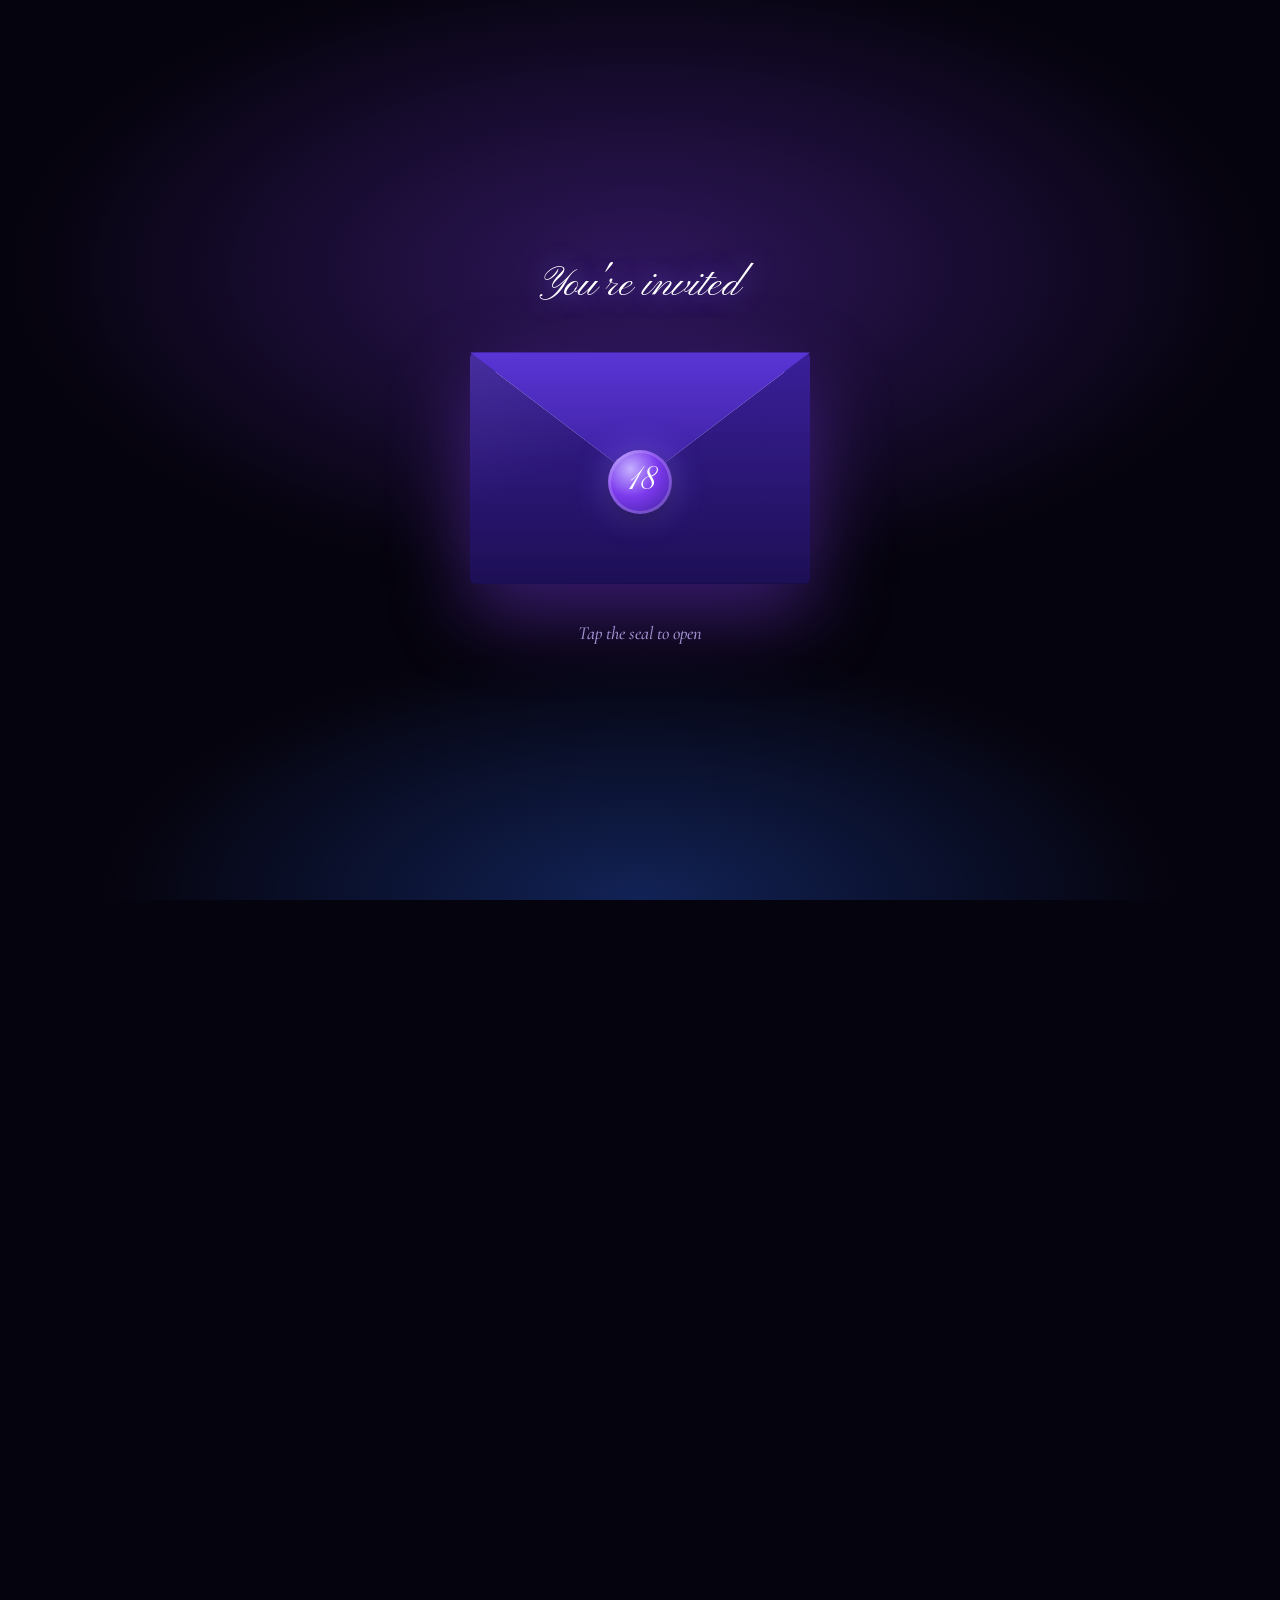
==== commit d61720cb: "Update index.html" ====
--- a/index.html
+++ b/index.html
@@ -261,12 +261,6 @@
 .loc dt{font-family:var(--script);font-size:1.9rem;color:var(--ice);line-height:1.1}
 .loc dd{color:#fff;font-size:1.2rem;line-height:1.35}
 .loc dd small{display:block;color:var(--muted);font-size:1rem}
-.qr{
-  width:168px;height:168px;margin:.2rem auto 0;padding:8px;border-radius:14px;background:#fff;
-  display:grid;place-items:center;
-}
-.qr svg{width:100%;height:100%;display:block}
-.qr-note{font-size:1rem;color:var(--muted);margin-top:-.6rem}
 
 /* =========================================================
    4. GALLERY
@@ -411,8 +405,6 @@
         <div><dt>Venue</dt><dd>Starlight Garden Events Place<small>123 Sampaguita Street, San Jose del Monte, Bulacan</small></dd></div>
       </dl>
       <a class="btn" id="mapsLink" href="#" target="_blank" rel="noopener">Open in Maps</a>
-      <div class="qr" id="qrLocation" role="img" aria-label="QR code for the venue location"></div>
-      <p class="qr-note">Scan for directions</p>
     </div>
   </section>
 
@@ -496,2316 +488,12 @@
       <h2>RSVP</h2>
       <p>Please let us know if you can make it by January 2, 2027.</p>
       <a class="btn" id="rsvpLink" href="#" target="_blank" rel="noopener">Reply now</a>
-      <div class="qr" id="qrRsvp" role="img" aria-label="QR code for the RSVP form"></div>
-      <p class="qr-note">Or scan to reply</p>
     </div>
     <p class="sign">With love, Celeste and family</p>
   </section>
 
   <footer>We can't wait to celebrate with you.</footer>
 </main>
-
-<script>
-/* qrcode-generator 1.4.4 (MIT) — inlined so QR codes work offline */
-//---------------------------------------------------------------------
-//
-// QR Code Generator for JavaScript
-//
-// Copyright (c) 2009 Kazuhiko Arase
-//
-// URL: http://www.d-project.com/
-//
-// Licensed under the MIT license:
-//  http://www.opensource.org/licenses/mit-license.php
-//
-// The word 'QR Code' is registered trademark of
-// DENSO WAVE INCORPORATED
-//  http://www.denso-wave.com/qrcode/faqpatent-e.html
-//
-//---------------------------------------------------------------------
-
-var qrcode = function() {
-
-  //---------------------------------------------------------------------
-  // qrcode
-  //---------------------------------------------------------------------
-
-  /**
-   * qrcode
-   * @param typeNumber 1 to 40
-   * @param errorCorrectionLevel 'L','M','Q','H'
-   */
-  var qrcode = function(typeNumber, errorCorrectionLevel) {
-
-    var PAD0 = 0xEC;
-    var PAD1 = 0x11;
-
-    var _typeNumber = typeNumber;
-    var _errorCorrectionLevel = QRErrorCorrectionLevel[errorCorrectionLevel];
-    var _modules = null;
-    var _moduleCount = 0;
-    var _dataCache = null;
-    var _dataList = [];
-
-    var _this = {};
-
-    var makeImpl = function(test, maskPattern) {
-
-      _moduleCount = _typeNumber * 4 + 17;
-      _modules = function(moduleCount) {
-        var modules = new Array(moduleCount);
-        for (var row = 0; row < moduleCount; row += 1) {
-          modules[row] = new Array(moduleCount);
-          for (var col = 0; col < moduleCount; col += 1) {
-            modules[row][col] = null;
-          }
-        }
-        return modules;
-      }(_moduleCount);
-
-      setupPositionProbePattern(0, 0);
-      setupPositionProbePattern(_moduleCount - 7, 0);
-      setupPositionProbePattern(0, _moduleCount - 7);
-      setupPositionAdjustPattern();
-      setupTimingPattern();
-      setupTypeInfo(test, maskPattern);
-
-      if (_typeNumber >= 7) {
-        setupTypeNumber(test);
-      }
-
-      if (_dataCache == null) {
-        _dataCache = createData(_typeNumber, _errorCorrectionLevel, _dataList);
-      }
-
-      mapData(_dataCache, maskPattern);
-    };
-
-    var setupPositionProbePattern = function(row, col) {
-
-      for (var r = -1; r <= 7; r += 1) {
-
-        if (row + r <= -1 || _moduleCount <= row + r) continue;
-
-        for (var c = -1; c <= 7; c += 1) {
-
-          if (col + c <= -1 || _moduleCount <= col + c) continue;
-
-          if ( (0 <= r && r <= 6 && (c == 0 || c == 6) )
-              || (0 <= c && c <= 6 && (r == 0 || r == 6) )
-              || (2 <= r && r <= 4 && 2 <= c && c <= 4) ) {
-            _modules[row + r][col + c] = true;
-          } else {
-            _modules[row + r][col + c] = false;
-          }
-        }
-      }
-    };
-
-    var getBestMaskPattern = function() {
-
-      var minLostPoint = 0;
-      var pattern = 0;
-
-      for (var i = 0; i < 8; i += 1) {
-
-        makeImpl(true, i);
-
-        var lostPoint = QRUtil.getLostPoint(_this);
-
-        if (i == 0 || minLostPoint > lostPoint) {
-          minLostPoint = lostPoint;
-          pattern = i;
-        }
-      }
-
-      return pattern;
-    };
-
-    var setupTimingPattern = function() {
-
-      for (var r = 8; r < _moduleCount - 8; r += 1) {
-        if (_modules[r][6] != null) {
-          continue;
-        }
-        _modules[r][6] = (r % 2 == 0);
-      }
-
-      for (var c = 8; c < _moduleCount - 8; c += 1) {
-        if (_modules[6][c] != null) {
-          continue;
-        }
-        _modules[6][c] = (c % 2 == 0);
-      }
-    };
-
-    var setupPositionAdjustPattern = function() {
-
-      var pos = QRUtil.getPatternPosition(_typeNumber);
-
-      for (var i = 0; i < pos.length; i += 1) {
-
-        for (var j = 0; j < pos.length; j += 1) {
-
-          var row = pos[i];
-          var col = pos[j];
-
-          if (_modules[row][col] != null) {
-            continue;
-          }
-
-          for (var r = -2; r <= 2; r += 1) {
-
-            for (var c = -2; c <= 2; c += 1) {
-
-              if (r == -2 || r == 2 || c == -2 || c == 2
-                  || (r == 0 && c == 0) ) {
-                _modules[row + r][col + c] = true;
-              } else {
-                _modules[row + r][col + c] = false;
-              }
-            }
-          }
-        }
-      }
-    };
-
-    var setupTypeNumber = function(test) {
-
-      var bits = QRUtil.getBCHTypeNumber(_typeNumber);
-
-      for (var i = 0; i < 18; i += 1) {
-        var mod = (!test && ( (bits >> i) & 1) == 1);
-        _modules[Math.floor(i / 3)][i % 3 + _moduleCount - 8 - 3] = mod;
-      }
-
-      for (var i = 0; i < 18; i += 1) {
-        var mod = (!test && ( (bits >> i) & 1) == 1);
-        _modules[i % 3 + _moduleCount - 8 - 3][Math.floor(i / 3)] = mod;
-      }
-    };
-
-    var setupTypeInfo = function(test, maskPattern) {
-
-      var data = (_errorCorrectionLevel << 3) | maskPattern;
-      var bits = QRUtil.getBCHTypeInfo(data);
-
-      // vertical
-      for (var i = 0; i < 15; i += 1) {
-
-        var mod = (!test && ( (bits >> i) & 1) == 1);
-
-        if (i < 6) {
-          _modules[i][8] = mod;
-        } else if (i < 8) {
-          _modules[i + 1][8] = mod;
-        } else {
-          _modules[_moduleCount - 15 + i][8] = mod;
-        }
-      }
-
-      // horizontal
-      for (var i = 0; i < 15; i += 1) {
-
-        var mod = (!test && ( (bits >> i) & 1) == 1);
-
-        if (i < 8) {
-          _modules[8][_moduleCount - i - 1] = mod;
-        } else if (i < 9) {
-          _modules[8][15 - i - 1 + 1] = mod;
-        } else {
-          _modules[8][15 - i - 1] = mod;
-        }
-      }
-
-      // fixed module
-      _modules[_moduleCount - 8][8] = (!test);
-    };
-
-    var mapData = function(data, maskPattern) {
-
-      var inc = -1;
-      var row = _moduleCount - 1;
-      var bitIndex = 7;
-      var byteIndex = 0;
-      var maskFunc = QRUtil.getMaskFunction(maskPattern);
-
-      for (var col = _moduleCount - 1; col > 0; col -= 2) {
-
-        if (col == 6) col -= 1;
-
-        while (true) {
-
-          for (var c = 0; c < 2; c += 1) {
-
-            if (_modules[row][col - c] == null) {
-
-              var dark = false;
-
-              if (byteIndex < data.length) {
-                dark = ( ( (data[byteIndex] >>> bitIndex) & 1) == 1);
-              }
-
-              var mask = maskFunc(row, col - c);
-
-              if (mask) {
-                dark = !dark;
-              }
-
-              _modules[row][col - c] = dark;
-              bitIndex -= 1;
-
-              if (bitIndex == -1) {
-                byteIndex += 1;
-                bitIndex = 7;
-              }
-            }
-          }
-
-          row += inc;
-
-          if (row < 0 || _moduleCount <= row) {
-            row -= inc;
-            inc = -inc;
-            break;
-          }
-        }
-      }
-    };
-
-    var createBytes = function(buffer, rsBlocks) {
-
-      var offset = 0;
-
-      var maxDcCount = 0;
-      var maxEcCount = 0;
-
-      var dcdata = new Array(rsBlocks.length);
-      var ecdata = new Array(rsBlocks.length);
-
-      for (var r = 0; r < rsBlocks.length; r += 1) {
-
-        var dcCount = rsBlocks[r].dataCount;
-        var ecCount = rsBlocks[r].totalCount - dcCount;
-
-        maxDcCount = Math.max(maxDcCount, dcCount);
-        maxEcCount = Math.max(maxEcCount, ecCount);
-
-        dcdata[r] = new Array(dcCount);
-
-        for (var i = 0; i < dcdata[r].length; i += 1) {
-          dcdata[r][i] = 0xff & buffer.getBuffer()[i + offset];
-        }
-        offset += dcCount;
-
-        var rsPoly = QRUtil.getErrorCorrectPolynomial(ecCount);
-        var rawPoly = qrPolynomial(dcdata[r], rsPoly.getLength() - 1);
-
-        var modPoly = rawPoly.mod(rsPoly);
-        ecdata[r] = new Array(rsPoly.getLength() - 1);
-        for (var i = 0; i < ecdata[r].length; i += 1) {
-          var modIndex = i + modPoly.getLength() - ecdata[r].length;
-          ecdata[r][i] = (modIndex >= 0)? modPoly.getAt(modIndex) : 0;
-        }
-      }
-
-      var totalCodeCount = 0;
-      for (var i = 0; i < rsBlocks.length; i += 1) {
-        totalCodeCount += rsBlocks[i].totalCount;
-      }
-
-      var data = new Array(totalCodeCount);
-      var index = 0;
-
-      for (var i = 0; i < maxDcCount; i += 1) {
-        for (var r = 0; r < rsBlocks.length; r += 1) {
-          if (i < dcdata[r].length) {
-            data[index] = dcdata[r][i];
-            index += 1;
-          }
-        }
-      }
-
-      for (var i = 0; i < maxEcCount; i += 1) {
-        for (var r = 0; r < rsBlocks.length; r += 1) {
-          if (i < ecdata[r].length) {
-            data[index] = ecdata[r][i];
-            index += 1;
-          }
-        }
-      }
-
-      return data;
-    };
-
-    var createData = function(typeNumber, errorCorrectionLevel, dataList) {
-
-      var rsBlocks = QRRSBlock.getRSBlocks(typeNumber, errorCorrectionLevel);
-
-      var buffer = qrBitBuffer();
-
-      for (var i = 0; i < dataList.length; i += 1) {
-        var data = dataList[i];
-        buffer.put(data.getMode(), 4);
-        buffer.put(data.getLength(), QRUtil.getLengthInBits(data.getMode(), typeNumber) );
-        data.write(buffer);
-      }
-
-      // calc num max data.
-      var totalDataCount = 0;
-      for (var i = 0; i < rsBlocks.length; i += 1) {
-        totalDataCount += rsBlocks[i].dataCount;
-      }
-
-      if (buffer.getLengthInBits() > totalDataCount * 8) {
-        throw 'code length overflow. ('
-          + buffer.getLengthInBits()
-          + '>'
-          + totalDataCount * 8
-          + ')';
-      }
-
-      // end code
-      if (buffer.getLengthInBits() + 4 <= totalDataCount * 8) {
-        buffer.put(0, 4);
-      }
-
-      // padding
-      while (buffer.getLengthInBits() % 8 != 0) {
-        buffer.putBit(false);
-      }
-
-      // padding
-      while (true) {
-
-        if (buffer.getLengthInBits() >= totalDataCount * 8) {
-          break;
-        }
-        buffer.put(PAD0, 8);
-
-        if (buffer.getLengthInBits() >= totalDataCount * 8) {
-          break;
-        }
-        buffer.put(PAD1, 8);
-      }
-
-      return createBytes(buffer, rsBlocks);
-    };
-
-    _this.addData = function(data, mode) {
-
-      mode = mode || 'Byte';
-
-      var newData = null;
-
-      switch(mode) {
-      case 'Numeric' :
-        newData = qrNumber(data);
-        break;
-      case 'Alphanumeric' :
-        newData = qrAlphaNum(data);
-        break;
-      case 'Byte' :
-        newData = qr8BitByte(data);
-        break;
-      case 'Kanji' :
-        newData = qrKanji(data);
-        break;
-      default :
-        throw 'mode:' + mode;
-      }
-
-      _dataList.push(newData);
-      _dataCache = null;
-    };
-
-    _this.isDark = function(row, col) {
-      if (row < 0 || _moduleCount <= row || col < 0 || _moduleCount <= col) {
-        throw row + ',' + col;
-      }
-      return _modules[row][col];
-    };
-
-    _this.getModuleCount = function() {
-      return _moduleCount;
-    };
-
-    _this.make = function() {
-      if (_typeNumber < 1) {
-        var typeNumber = 1;
-
-        for (; typeNumber < 40; typeNumber++) {
-          var rsBlocks = QRRSBlock.getRSBlocks(typeNumber, _errorCorrectionLevel);
-          var buffer = qrBitBuffer();
-
-          for (var i = 0; i < _dataList.length; i++) {
-            var data = _dataList[i];
-            buffer.put(data.getMode(), 4);
-            buffer.put(data.getLength(), QRUtil.getLengthInBits(data.getMode(), typeNumber) );
-            data.write(buffer);
-          }
-
-          var totalDataCount = 0;
-          for (var i = 0; i < rsBlocks.length; i++) {
-            totalDataCount += rsBlocks[i].dataCount;
-          }
-
-          if (buffer.getLengthInBits() <= totalDataCount * 8) {
-            break;
-          }
-        }
-
-        _typeNumber = typeNumber;
-      }
-
-      makeImpl(false, getBestMaskPattern() );
-    };
-
-    _this.createTableTag = function(cellSize, margin) {
-
-      cellSize = cellSize || 2;
-      margin = (typeof margin == 'undefined')? cellSize * 4 : margin;
-
-      var qrHtml = '';
-
-      qrHtml += '<table style="';
-      qrHtml += ' border-width: 0px; border-style: none;';
-      qrHtml += ' border-collapse: collapse;';
-      qrHtml += ' padding: 0px; margin: ' + margin + 'px;';
-      qrHtml += '">';
-      qrHtml += '<tbody>';
-
-      for (var r = 0; r < _this.getModuleCount(); r += 1) {
-
-        qrHtml += '<tr>';
-
-        for (var c = 0; c < _this.getModuleCount(); c += 1) {
-          qrHtml += '<td style="';
-          qrHtml += ' border-width: 0px; border-style: none;';
-          qrHtml += ' border-collapse: collapse;';
-          qrHtml += ' padding: 0px; margin: 0px;';
-          qrHtml += ' width: ' + cellSize + 'px;';
-          qrHtml += ' height: ' + cellSize + 'px;';
-          qrHtml += ' background-color: ';
-          qrHtml += _this.isDark(r, c)? '#000000' : '#ffffff';
-          qrHtml += ';';
-          qrHtml += '"/>';
-        }
-
-        qrHtml += '</tr>';
-      }
-
-      qrHtml += '</tbody>';
-      qrHtml += '</table>';
-
-      return qrHtml;
-    };
-
-    _this.createSvgTag = function(cellSize, margin, alt, title) {
-
-      var opts = {};
-      if (typeof arguments[0] == 'object') {
-        // Called by options.
-        opts = arguments[0];
-        // overwrite cellSize and margin.
-        cellSize = opts.cellSize;
-        margin = opts.margin;
-        alt = opts.alt;
-        title = opts.title;
-      }
-
-      cellSize = cellSize || 2;
-      margin = (typeof margin == 'undefined')? cellSize * 4 : margin;
-
-      // Compose alt property surrogate
-      alt = (typeof alt === 'string') ? {text: alt} : alt || {};
-      alt.text = alt.text || null;
-      alt.id = (alt.text) ? alt.id || 'qrcode-description' : null;
-
-      // Compose title property surrogate
-      title = (typeof title === 'string') ? {text: title} : title || {};
-      title.text = title.text || null;
-      title.id = (title.text) ? title.id || 'qrcode-title' : null;
-
-      var size = _this.getModuleCount() * cellSize + margin * 2;
-      var c, mc, r, mr, qrSvg='', rect;
-
-      rect = 'l' + cellSize + ',0 0,' + cellSize +
-        ' -' + cellSize + ',0 0,-' + cellSize + 'z ';
-
-      qrSvg += '<svg version="1.1" xmlns="http://www.w3.org/2000/svg"';
-      qrSvg += !opts.scalable ? ' width="' + size + 'px" height="' + size + 'px"' : '';
-      qrSvg += ' viewBox="0 0 ' + size + ' ' + size + '" ';
-      qrSvg += ' preserveAspectRatio="xMinYMin meet"';
-      qrSvg += (title.text || alt.text) ? ' role="img" aria-labelledby="' +
-          escapeXml([title.id, alt.id].join(' ').trim() ) + '"' : '';
-      qrSvg += '>';
-      qrSvg += (title.text) ? '<title id="' + escapeXml(title.id) + '">' +
-          escapeXml(title.text) + '</title>' : '';
-      qrSvg += (alt.text) ? '<description id="' + escapeXml(alt.id) + '">' +
-          escapeXml(alt.text) + '</description>' : '';
-      qrSvg += '<rect width="100%" height="100%" fill="white" cx="0" cy="0"/>';
-      qrSvg += '<path d="';
-
-      for (r = 0; r < _this.getModuleCount(); r += 1) {
-        mr = r * cellSize + margin;
-        for (c = 0; c < _this.getModuleCount(); c += 1) {
-          if (_this.isDark(r, c) ) {
-            mc = c*cellSize+margin;
-            qrSvg += 'M' + mc + ',' + mr + rect;
-          }
-        }
-      }
-
-      qrSvg += '" stroke="transparent" fill="black"/>';
-      qrSvg += '</svg>';
-
-      return qrSvg;
-    };
-
-    _this.createDataURL = function(cellSize, margin) {
-
-      cellSize = cellSize || 2;
-      margin = (typeof margin == 'undefined')? cellSize * 4 : margin;
-
-      var size = _this.getModuleCount() * cellSize + margin * 2;
-      var min = margin;
-      var max = size - margin;
-
-      return createDataURL(size, size, function(x, y) {
-        if (min <= x && x < max && min <= y && y < max) {
-          var c = Math.floor( (x - min) / cellSize);
-          var r = Math.floor( (y - min) / cellSize);
-          return _this.isDark(r, c)? 0 : 1;
-        } else {
-          return 1;
-        }
-      } );
-    };
-
-    _this.createImgTag = function(cellSize, margin, alt) {
-
-      cellSize = cellSize || 2;
-      margin = (typeof margin == 'undefined')? cellSize * 4 : margin;
-
-      var size = _this.getModuleCount() * cellSize + margin * 2;
-
-      var img = '';
-      img += '<img';
-      img += '\u0020src="';
-      img += _this.createDataURL(cellSize, margin);
-      img += '"';
-      img += '\u0020width="';
-      img += size;
-      img += '"';
-      img += '\u0020height="';
-      img += size;
-      img += '"';
-      if (alt) {
-        img += '\u0020alt="';
-        img += escapeXml(alt);
-        img += '"';
-      }
-      img += '/>';
-
-      return img;
-    };
-
-    var escapeXml = function(s) {
-      var escaped = '';
-      for (var i = 0; i < s.length; i += 1) {
-        var c = s.charAt(i);
-        switch(c) {
-        case '<': escaped += '&lt;'; break;
-        case '>': escaped += '&gt;'; break;
-        case '&': escaped += '&amp;'; break;
-        case '"': escaped += '&quot;'; break;
-        default : escaped += c; break;
-        }
-      }
-      return escaped;
-    };
-
-    var _createHalfASCII = function(margin) {
-      var cellSize = 1;
-      margin = (typeof margin == 'undefined')? cellSize * 2 : margin;
-
-      var size = _this.getModuleCount() * cellSize + margin * 2;
-      var min = margin;
-      var max = size - margin;
-
-      var y, x, r1, r2, p;
-
-      var blocks = {
-        '██': '█',
-        '█ ': '▀',
-        ' █': '▄',
-        '  ': ' '
-      };
-
-      var blocksLastLineNoMargin = {
-        '██': '▀',
-        '█ ': '▀',
-        ' █': ' ',
-        '  ': ' '
-      };
-
-      var ascii = '';
-      for (y = 0; y < size; y += 2) {
-        r1 = Math.floor((y - min) / cellSize);
-        r2 = Math.floor((y + 1 - min) / cellSize);
-        for (x = 0; x < size; x += 1) {
-          p = '█';
-
-          if (min <= x && x < max && min <= y && y < max && _this.isDark(r1, Math.floor((x - min) / cellSize))) {
-            p = ' ';
-          }
-
-          if (min <= x && x < max && min <= y+1 && y+1 < max && _this.isDark(r2, Math.floor((x - min) / cellSize))) {
-            p += ' ';
-          }
-          else {
-            p += '█';
-          }
-
-          // Output 2 characters per pixel, to create full square. 1 character per pixels gives only half width of square.
-          ascii += (margin < 1 && y+1 >= max) ? blocksLastLineNoMargin[p] : blocks[p];
-        }
-
-        ascii += '\n';
-      }
-
-      if (size % 2 && margin > 0) {
-        return ascii.substring(0, ascii.length - size - 1) + Array(size+1).join('▀');
-      }
-
-      return ascii.substring(0, ascii.length-1);
-    };
-
-    _this.createASCII = function(cellSize, margin) {
-      cellSize = cellSize || 1;
-
-      if (cellSize < 2) {
-        return _createHalfASCII(margin);
-      }
-
-      cellSize -= 1;
-      margin = (typeof margin == 'undefined')? cellSize * 2 : margin;
-
-      var size = _this.getModuleCount() * cellSize + margin * 2;
-      var min = margin;
-      var max = size - margin;
-
-      var y, x, r, p;
-
-      var white = Array(cellSize+1).join('██');
-      var black = Array(cellSize+1).join('  ');
-
-      var ascii = '';
-      var line = '';
-      for (y = 0; y < size; y += 1) {
-        r = Math.floor( (y - min) / cellSize);
-        line = '';
-        for (x = 0; x < size; x += 1) {
-          p = 1;
-
-          if (min <= x && x < max && min <= y && y < max && _this.isDark(r, Math.floor((x - min) / cellSize))) {
-            p = 0;
-          }
-
-          // Output 2 characters per pixel, to create full square. 1 character per pixels gives only half width of square.
-          line += p ? white : black;
-        }
-
-        for (r = 0; r < cellSize; r += 1) {
-          ascii += line + '\n';
-        }
-      }
-
-      return ascii.substring(0, ascii.length-1);
-    };
-
-    _this.renderTo2dContext = function(context, cellSize) {
-      cellSize = cellSize || 2;
-      var length = _this.getModuleCount();
-      for (var row = 0; row < length; row++) {
-        for (var col = 0; col < length; col++) {
-          context.fillStyle = _this.isDark(row, col) ? 'black' : 'white';
-          context.fillRect(row * cellSize, col * cellSize, cellSize, cellSize);
-        }
-      }
-    }
-
-    return _this;
-  };
-
-  //---------------------------------------------------------------------
-  // qrcode.stringToBytes
-  //---------------------------------------------------------------------
-
-  qrcode.stringToBytesFuncs = {
-    'default' : function(s) {
-      var bytes = [];
-      for (var i = 0; i < s.length; i += 1) {
-        var c = s.charCodeAt(i);
-        bytes.push(c & 0xff);
-      }
-      return bytes;
-    }
-  };
-
-  qrcode.stringToBytes = qrcode.stringToBytesFuncs['default'];
-
-  //---------------------------------------------------------------------
-  // qrcode.createStringToBytes
-  //---------------------------------------------------------------------
-
-  /**
-   * @param unicodeData base64 string of byte array.
-   * [16bit Unicode],[16bit Bytes], ...
-   * @param numChars
-   */
-  qrcode.createStringToBytes = function(unicodeData, numChars) {
-
-    // create conversion map.
-
-    var unicodeMap = function() {
-
-      var bin = base64DecodeInputStream(unicodeData);
-      var read = function() {
-        var b = bin.read();
-        if (b == -1) throw 'eof';
-        return b;
-      };
-
-      var count = 0;
-      var unicodeMap = {};
-      while (true) {
-        var b0 = bin.read();
-        if (b0 == -1) break;
-        var b1 = read();
-        var b2 = read();
-        var b3 = read();
-        var k = String.fromCharCode( (b0 << 8) | b1);
-        var v = (b2 << 8) | b3;
-        unicodeMap[k] = v;
-        count += 1;
-      }
-      if (count != numChars) {
-        throw count + ' != ' + numChars;
-      }
-
-      return unicodeMap;
-    }();
-
-    var unknownChar = '?'.charCodeAt(0);
-
-    return function(s) {
-      var bytes = [];
-      for (var i = 0; i < s.length; i += 1) {
-        var c = s.charCodeAt(i);
-        if (c < 128) {
-          bytes.push(c);
-        } else {
-          var b = unicodeMap[s.charAt(i)];
-          if (typeof b == 'number') {
-            if ( (b & 0xff) == b) {
-              // 1byte
-              bytes.push(b);
-            } else {
-              // 2bytes
-              bytes.push(b >>> 8);
-              bytes.push(b & 0xff);
-            }
-          } else {
-            bytes.push(unknownChar);
-          }
-        }
-      }
-      return bytes;
-    };
-  };
-
-  //---------------------------------------------------------------------
-  // QRMode
-  //---------------------------------------------------------------------
-
-  var QRMode = {
-    MODE_NUMBER :    1 << 0,
-    MODE_ALPHA_NUM : 1 << 1,
-    MODE_8BIT_BYTE : 1 << 2,
-    MODE_KANJI :     1 << 3
-  };
-
-  //---------------------------------------------------------------------
-  // QRErrorCorrectionLevel
-  //---------------------------------------------------------------------
-
-  var QRErrorCorrectionLevel = {
-    L : 1,
-    M : 0,
-    Q : 3,
-    H : 2
-  };
-
-  //---------------------------------------------------------------------
-  // QRMaskPattern
-  //---------------------------------------------------------------------
-
-  var QRMaskPattern = {
-    PATTERN000 : 0,
-    PATTERN001 : 1,
-    PATTERN010 : 2,
-    PATTERN011 : 3,
-    PATTERN100 : 4,
-    PATTERN101 : 5,
-    PATTERN110 : 6,
-    PATTERN111 : 7
-  };
-
-  //---------------------------------------------------------------------
-  // QRUtil
-  //---------------------------------------------------------------------
-
-  var QRUtil = function() {
-
-    var PATTERN_POSITION_TABLE = [
-      [],
-      [6, 18],
-      [6, 22],
-      [6, 26],
-      [6, 30],
-      [6, 34],
-      [6, 22, 38],
-      [6, 24, 42],
-      [6, 26, 46],
-      [6, 28, 50],
-      [6, 30, 54],
-      [6, 32, 58],
-      [6, 34, 62],
-      [6, 26, 46, 66],
-      [6, 26, 48, 70],
-      [6, 26, 50, 74],
-      [6, 30, 54, 78],
-      [6, 30, 56, 82],
-      [6, 30, 58, 86],
-      [6, 34, 62, 90],
-      [6, 28, 50, 72, 94],
-      [6, 26, 50, 74, 98],
-      [6, 30, 54, 78, 102],
-      [6, 28, 54, 80, 106],
-      [6, 32, 58, 84, 110],
-      [6, 30, 58, 86, 114],
-      [6, 34, 62, 90, 118],
-      [6, 26, 50, 74, 98, 122],
-      [6, 30, 54, 78, 102, 126],
-      [6, 26, 52, 78, 104, 130],
-      [6, 30, 56, 82, 108, 134],
-      [6, 34, 60, 86, 112, 138],
-      [6, 30, 58, 86, 114, 142],
-      [6, 34, 62, 90, 118, 146],
-      [6, 30, 54, 78, 102, 126, 150],
-      [6, 24, 50, 76, 102, 128, 154],
-      [6, 28, 54, 80, 106, 132, 158],
-      [6, 32, 58, 84, 110, 136, 162],
-      [6, 26, 54, 82, 110, 138, 166],
-      [6, 30, 58, 86, 114, 142, 170]
-    ];
-    var G15 = (1 << 10) | (1 << 8) | (1 << 5) | (1 << 4) | (1 << 2) | (1 << 1) | (1 << 0);
-    var G18 = (1 << 12) | (1 << 11) | (1 << 10) | (1 << 9) | (1 << 8) | (1 << 5) | (1 << 2) | (1 << 0);
-    var G15_MASK = (1 << 14) | (1 << 12) | (1 << 10) | (1 << 4) | (1 << 1);
-
-    var _this = {};
-
-    var getBCHDigit = function(data) {
-      var digit = 0;
-      while (data != 0) {
-        digit += 1;
-        data >>>= 1;
-      }
-      return digit;
-    };
-
-    _this.getBCHTypeInfo = function(data) {
-      var d = data << 10;
-      while (getBCHDigit(d) - getBCHDigit(G15) >= 0) {
-        d ^= (G15 << (getBCHDigit(d) - getBCHDigit(G15) ) );
-      }
-      return ( (data << 10) | d) ^ G15_MASK;
-    };
-
-    _this.getBCHTypeNumber = function(data) {
-      var d = data << 12;
-      while (getBCHDigit(d) - getBCHDigit(G18) >= 0) {
-        d ^= (G18 << (getBCHDigit(d) - getBCHDigit(G18) ) );
-      }
-      return (data << 12) | d;
-    };
-
-    _this.getPatternPosition = function(typeNumber) {
-      return PATTERN_POSITION_TABLE[typeNumber - 1];
-    };
-
-    _this.getMaskFunction = function(maskPattern) {
-
-      switch (maskPattern) {
-
-      case QRMaskPattern.PATTERN000 :
-        return function(i, j) { return (i + j) % 2 == 0; };
-      case QRMaskPattern.PATTERN001 :
-        return function(i, j) { return i % 2 == 0; };
-      case QRMaskPattern.PATTERN010 :
-        return function(i, j) { return j % 3 == 0; };
-      case QRMaskPattern.PATTERN011 :
-        return function(i, j) { return (i + j) % 3 == 0; };
-      case QRMaskPattern.PATTERN100 :
-        return function(i, j) { return (Math.floor(i / 2) + Math.floor(j / 3) ) % 2 == 0; };
-      case QRMaskPattern.PATTERN101 :
-        return function(i, j) { return (i * j) % 2 + (i * j) % 3 == 0; };
-      case QRMaskPattern.PATTERN110 :
-        return function(i, j) { return ( (i * j) % 2 + (i * j) % 3) % 2 == 0; };
-      case QRMaskPattern.PATTERN111 :
-        return function(i, j) { return ( (i * j) % 3 + (i + j) % 2) % 2 == 0; };
-
-      default :
-        throw 'bad maskPattern:' + maskPattern;
-      }
-    };
-
-    _this.getErrorCorrectPolynomial = function(errorCorrectLength) {
-      var a = qrPolynomial([1], 0);
-      for (var i = 0; i < errorCorrectLength; i += 1) {
-        a = a.multiply(qrPolynomial([1, QRMath.gexp(i)], 0) );
-      }
-      return a;
-    };
-
-    _this.getLengthInBits = function(mode, type) {
-
-      if (1 <= type && type < 10) {
-
-        // 1 - 9
-
-        switch(mode) {
-        case QRMode.MODE_NUMBER    : return 10;
-        case QRMode.MODE_ALPHA_NUM : return 9;
-        case QRMode.MODE_8BIT_BYTE : return 8;
-        case QRMode.MODE_KANJI     : return 8;
-        default :
-          throw 'mode:' + mode;
-        }
-
-      } else if (type < 27) {
-
-        // 10 - 26
-
-        switch(mode) {
-        case QRMode.MODE_NUMBER    : return 12;
-        case QRMode.MODE_ALPHA_NUM : return 11;
-        case QRMode.MODE_8BIT_BYTE : return 16;
-        case QRMode.MODE_KANJI     : return 10;
-        default :
-          throw 'mode:' + mode;
-        }
-
-      } else if (type < 41) {
-
-        // 27 - 40
-
-        switch(mode) {
-        case QRMode.MODE_NUMBER    : return 14;
-        case QRMode.MODE_ALPHA_NUM : return 13;
-        case QRMode.MODE_8BIT_BYTE : return 16;
-        case QRMode.MODE_KANJI     : return 12;
-        default :
-          throw 'mode:' + mode;
-        }
-
-      } else {
-        throw 'type:' + type;
-      }
-    };
-
-    _this.getLostPoint = function(qrcode) {
-
-      var moduleCount = qrcode.getModuleCount();
-
-      var lostPoint = 0;
-
-      // LEVEL1
-
-      for (var row = 0; row < moduleCount; row += 1) {
-        for (var col = 0; col < moduleCount; col += 1) {
-
-          var sameCount = 0;
-          var dark = qrcode.isDark(row, col);
-
-          for (var r = -1; r <= 1; r += 1) {
-
-            if (row + r < 0 || moduleCount <= row + r) {
-              continue;
-            }
-
-            for (var c = -1; c <= 1; c += 1) {
-
-              if (col + c < 0 || moduleCount <= col + c) {
-                continue;
-              }
-
-              if (r == 0 && c == 0) {
-                continue;
-              }
-
-              if (dark == qrcode.isDark(row + r, col + c) ) {
-                sameCount += 1;
-              }
-            }
-          }
-
-          if (sameCount > 5) {
-            lostPoint += (3 + sameCount - 5);
-          }
-        }
-      };
-
-      // LEVEL2
-
-      for (var row = 0; row < moduleCount - 1; row += 1) {
-        for (var col = 0; col < moduleCount - 1; col += 1) {
-          var count = 0;
-          if (qrcode.isDark(row, col) ) count += 1;
-          if (qrcode.isDark(row + 1, col) ) count += 1;
-          if (qrcode.isDark(row, col + 1) ) count += 1;
-          if (qrcode.isDark(row + 1, col + 1) ) count += 1;
-          if (count == 0 || count == 4) {
-            lostPoint += 3;
-          }
-        }
-      }
-
-      // LEVEL3
-
-      for (var row = 0; row < moduleCount; row += 1) {
-        for (var col = 0; col < moduleCount - 6; col += 1) {
-          if (qrcode.isDark(row, col)
-              && !qrcode.isDark(row, col + 1)
-              &&  qrcode.isDark(row, col + 2)
-              &&  qrcode.isDark(row, col + 3)
-              &&  qrcode.isDark(row, col + 4)
-              && !qrcode.isDark(row, col + 5)
-              &&  qrcode.isDark(row, col + 6) ) {
-            lostPoint += 40;
-          }
-        }
-      }
-
-      for (var col = 0; col < moduleCount; col += 1) {
-        for (var row = 0; row < moduleCount - 6; row += 1) {
-          if (qrcode.isDark(row, col)
-              && !qrcode.isDark(row + 1, col)
-              &&  qrcode.isDark(row + 2, col)
-              &&  qrcode.isDark(row + 3, col)
-              &&  qrcode.isDark(row + 4, col)
-              && !qrcode.isDark(row + 5, col)
-              &&  qrcode.isDark(row + 6, col) ) {
-            lostPoint += 40;
-          }
-        }
-      }
-
-      // LEVEL4
-
-      var darkCount = 0;
-
-      for (var col = 0; col < moduleCount; col += 1) {
-        for (var row = 0; row < moduleCount; row += 1) {
-          if (qrcode.isDark(row, col) ) {
-            darkCount += 1;
-          }
-        }
-      }
-
-      var ratio = Math.abs(100 * darkCount / moduleCount / moduleCount - 50) / 5;
-      lostPoint += ratio * 10;
-
-      return lostPoint;
-    };
-
-    return _this;
-  }();
-
-  //---------------------------------------------------------------------
-  // QRMath
-  //---------------------------------------------------------------------
-
-  var QRMath = function() {
-
-    var EXP_TABLE = new Array(256);
-    var LOG_TABLE = new Array(256);
-
-    // initialize tables
-    for (var i = 0; i < 8; i += 1) {
-      EXP_TABLE[i] = 1 << i;
-    }
-    for (var i = 8; i < 256; i += 1) {
-      EXP_TABLE[i] = EXP_TABLE[i - 4]
-        ^ EXP_TABLE[i - 5]
-        ^ EXP_TABLE[i - 6]
-        ^ EXP_TABLE[i - 8];
-    }
-    for (var i = 0; i < 255; i += 1) {
-      LOG_TABLE[EXP_TABLE[i] ] = i;
-    }
-
-    var _this = {};
-
-    _this.glog = function(n) {
-
-      if (n < 1) {
-        throw 'glog(' + n + ')';
-      }
-
-      return LOG_TABLE[n];
-    };
-
-    _this.gexp = function(n) {
-
-      while (n < 0) {
-        n += 255;
-      }
-
-      while (n >= 256) {
-        n -= 255;
-      }
-
-      return EXP_TABLE[n];
-    };
-
-    return _this;
-  }();
-
-  //---------------------------------------------------------------------
-  // qrPolynomial
-  //---------------------------------------------------------------------
-
-  function qrPolynomial(num, shift) {
-
-    if (typeof num.length == 'undefined') {
-      throw num.length + '/' + shift;
-    }
-
-    var _num = function() {
-      var offset = 0;
-      while (offset < num.length && num[offset] == 0) {
-        offset += 1;
-      }
-      var _num = new Array(num.length - offset + shift);
-      for (var i = 0; i < num.length - offset; i += 1) {
-        _num[i] = num[i + offset];
-      }
-      return _num;
-    }();
-
-    var _this = {};
-
-    _this.getAt = function(index) {
-      return _num[index];
-    };
-
-    _this.getLength = function() {
-      return _num.length;
-    };
-
-    _this.multiply = function(e) {
-
-      var num = new Array(_this.getLength() + e.getLength() - 1);
-
-      for (var i = 0; i < _this.getLength(); i += 1) {
-        for (var j = 0; j < e.getLength(); j += 1) {
-          num[i + j] ^= QRMath.gexp(QRMath.glog(_this.getAt(i) ) + QRMath.glog(e.getAt(j) ) );
-        }
-      }
-
-      return qrPolynomial(num, 0);
-    };
-
-    _this.mod = function(e) {
-
-      if (_this.getLength() - e.getLength() < 0) {
-        return _this;
-      }
-
-      var ratio = QRMath.glog(_this.getAt(0) ) - QRMath.glog(e.getAt(0) );
-
-      var num = new Array(_this.getLength() );
-      for (var i = 0; i < _this.getLength(); i += 1) {
-        num[i] = _this.getAt(i);
-      }
-
-      for (var i = 0; i < e.getLength(); i += 1) {
-        num[i] ^= QRMath.gexp(QRMath.glog(e.getAt(i) ) + ratio);
-      }
-
-      // recursive call
-      return qrPolynomial(num, 0).mod(e);
-    };
-
-    return _this;
-  };
-
-  //---------------------------------------------------------------------
-  // QRRSBlock
-  //---------------------------------------------------------------------
-
-  var QRRSBlock = function() {
-
-    var RS_BLOCK_TABLE = [
-
-      // L
-      // M
-      // Q
-      // H
-
-      // 1
-      [1, 26, 19],
-      [1, 26, 16],
-      [1, 26, 13],
-      [1, 26, 9],
-
-      // 2
-      [1, 44, 34],
-      [1, 44, 28],
-      [1, 44, 22],
-      [1, 44, 16],
-
-      // 3
-      [1, 70, 55],
-      [1, 70, 44],
-      [2, 35, 17],
-      [2, 35, 13],
-
-      // 4
-      [1, 100, 80],
-      [2, 50, 32],
-      [2, 50, 24],
-      [4, 25, 9],
-
-      // 5
-      [1, 134, 108],
-      [2, 67, 43],
-      [2, 33, 15, 2, 34, 16],
-      [2, 33, 11, 2, 34, 12],
-
-      // 6
-      [2, 86, 68],
-      [4, 43, 27],
-      [4, 43, 19],
-      [4, 43, 15],
-
-      // 7
-      [2, 98, 78],
-      [4, 49, 31],
-      [2, 32, 14, 4, 33, 15],
-      [4, 39, 13, 1, 40, 14],
-
-      // 8
-      [2, 121, 97],
-      [2, 60, 38, 2, 61, 39],
-      [4, 40, 18, 2, 41, 19],
-      [4, 40, 14, 2, 41, 15],
-
-      // 9
-      [2, 146, 116],
-      [3, 58, 36, 2, 59, 37],
-      [4, 36, 16, 4, 37, 17],
-      [4, 36, 12, 4, 37, 13],
-
-      // 10
-      [2, 86, 68, 2, 87, 69],
-      [4, 69, 43, 1, 70, 44],
-      [6, 43, 19, 2, 44, 20],
-      [6, 43, 15, 2, 44, 16],
-
-      // 11
-      [4, 101, 81],
-      [1, 80, 50, 4, 81, 51],
-      [4, 50, 22, 4, 51, 23],
-      [3, 36, 12, 8, 37, 13],
-
-      // 12
-      [2, 116, 92, 2, 117, 93],
-      [6, 58, 36, 2, 59, 37],
-      [4, 46, 20, 6, 47, 21],
-      [7, 42, 14, 4, 43, 15],
-
-      // 13
-      [4, 133, 107],
-      [8, 59, 37, 1, 60, 38],
-      [8, 44, 20, 4, 45, 21],
-      [12, 33, 11, 4, 34, 12],
-
-      // 14
-      [3, 145, 115, 1, 146, 116],
-      [4, 64, 40, 5, 65, 41],
-      [11, 36, 16, 5, 37, 17],
-      [11, 36, 12, 5, 37, 13],
-
-      // 15
-      [5, 109, 87, 1, 110, 88],
-      [5, 65, 41, 5, 66, 42],
-      [5, 54, 24, 7, 55, 25],
-      [11, 36, 12, 7, 37, 13],
-
-      // 16
-      [5, 122, 98, 1, 123, 99],
-      [7, 73, 45, 3, 74, 46],
-      [15, 43, 19, 2, 44, 20],
-      [3, 45, 15, 13, 46, 16],
-
-      // 17
-      [1, 135, 107, 5, 136, 108],
-      [10, 74, 46, 1, 75, 47],
-      [1, 50, 22, 15, 51, 23],
-      [2, 42, 14, 17, 43, 15],
-
-      // 18
-      [5, 150, 120, 1, 151, 121],
-      [9, 69, 43, 4, 70, 44],
-      [17, 50, 22, 1, 51, 23],
-      [2, 42, 14, 19, 43, 15],
-
-      // 19
-      [3, 141, 113, 4, 142, 114],
-      [3, 70, 44, 11, 71, 45],
-      [17, 47, 21, 4, 48, 22],
-      [9, 39, 13, 16, 40, 14],
-
-      // 20
-      [3, 135, 107, 5, 136, 108],
-      [3, 67, 41, 13, 68, 42],
-      [15, 54, 24, 5, 55, 25],
-      [15, 43, 15, 10, 44, 16],
-
-      // 21
-      [4, 144, 116, 4, 145, 117],
-      [17, 68, 42],
-      [17, 50, 22, 6, 51, 23],
-      [19, 46, 16, 6, 47, 17],
-
-      // 22
-      [2, 139, 111, 7, 140, 112],
-      [17, 74, 46],
-      [7, 54, 24, 16, 55, 25],
-      [34, 37, 13],
-
-      // 23
-      [4, 151, 121, 5, 152, 122],
-      [4, 75, 47, 14, 76, 48],
-      [11, 54, 24, 14, 55, 25],
-      [16, 45, 15, 14, 46, 16],
-
-      // 24
-      [6, 147, 117, 4, 148, 118],
-      [6, 73, 45, 14, 74, 46],
-      [11, 54, 24, 16, 55, 25],
-      [30, 46, 16, 2, 47, 17],
-
-      // 25
-      [8, 132, 106, 4, 133, 107],
-      [8, 75, 47, 13, 76, 48],
-      [7, 54, 24, 22, 55, 25],
-      [22, 45, 15, 13, 46, 16],
-
-      // 26
-      [10, 142, 114, 2, 143, 115],
-      [19, 74, 46, 4, 75, 47],
-      [28, 50, 22, 6, 51, 23],
-      [33, 46, 16, 4, 47, 17],
-
-      // 27
-      [8, 152, 122, 4, 153, 123],
-      [22, 73, 45, 3, 74, 46],
-      [8, 53, 23, 26, 54, 24],
-      [12, 45, 15, 28, 46, 16],
-
-      // 28
-      [3, 147, 117, 10, 148, 118],
-      [3, 73, 45, 23, 74, 46],
-      [4, 54, 24, 31, 55, 25],
-      [11, 45, 15, 31, 46, 16],
-
-      // 29
-      [7, 146, 116, 7, 147, 117],
-      [21, 73, 45, 7, 74, 46],
-      [1, 53, 23, 37, 54, 24],
-      [19, 45, 15, 26, 46, 16],
-
-      // 30
-      [5, 145, 115, 10, 146, 116],
-      [19, 75, 47, 10, 76, 48],
-      [15, 54, 24, 25, 55, 25],
-      [23, 45, 15, 25, 46, 16],
-
-      // 31
-      [13, 145, 115, 3, 146, 116],
-      [2, 74, 46, 29, 75, 47],
-      [42, 54, 24, 1, 55, 25],
-      [23, 45, 15, 28, 46, 16],
-
-      // 32
-      [17, 145, 115],
-      [10, 74, 46, 23, 75, 47],
-      [10, 54, 24, 35, 55, 25],
-      [19, 45, 15, 35, 46, 16],
-
-      // 33
-      [17, 145, 115, 1, 146, 116],
-      [14, 74, 46, 21, 75, 47],
-      [29, 54, 24, 19, 55, 25],
-      [11, 45, 15, 46, 46, 16],
-
-      // 34
-      [13, 145, 115, 6, 146, 116],
-      [14, 74, 46, 23, 75, 47],
-      [44, 54, 24, 7, 55, 25],
-      [59, 46, 16, 1, 47, 17],
-
-      // 35
-      [12, 151, 121, 7, 152, 122],
-      [12, 75, 47, 26, 76, 48],
-      [39, 54, 24, 14, 55, 25],
-      [22, 45, 15, 41, 46, 16],
-
-      // 36
-      [6, 151, 121, 14, 152, 122],
-      [6, 75, 47, 34, 76, 48],
-      [46, 54, 24, 10, 55, 25],
-      [2, 45, 15, 64, 46, 16],
-
-      // 37
-      [17, 152, 122, 4, 153, 123],
-      [29, 74, 46, 14, 75, 47],
-      [49, 54, 24, 10, 55, 25],
-      [24, 45, 15, 46, 46, 16],
-
-      // 38
-      [4, 152, 122, 18, 153, 123],
-      [13, 74, 46, 32, 75, 47],
-      [48, 54, 24, 14, 55, 25],
-      [42, 45, 15, 32, 46, 16],
-
-      // 39
-      [20, 147, 117, 4, 148, 118],
-      [40, 75, 47, 7, 76, 48],
-      [43, 54, 24, 22, 55, 25],
-      [10, 45, 15, 67, 46, 16],
-
-      // 40
-      [19, 148, 118, 6, 149, 119],
-      [18, 75, 47, 31, 76, 48],
-      [34, 54, 24, 34, 55, 25],
-      [20, 45, 15, 61, 46, 16]
-    ];
-
-    var qrRSBlock = function(totalCount, dataCount) {
-      var _this = {};
-      _this.totalCount = totalCount;
-      _this.dataCount = dataCount;
-      return _this;
-    };
-
-    var _this = {};
-
-    var getRsBlockTable = function(typeNumber, errorCorrectionLevel) {
-
-      switch(errorCorrectionLevel) {
-      case QRErrorCorrectionLevel.L :
-        return RS_BLOCK_TABLE[(typeNumber - 1) * 4 + 0];
-      case QRErrorCorrectionLevel.M :
-        return RS_BLOCK_TABLE[(typeNumber - 1) * 4 + 1];
-      case QRErrorCorrectionLevel.Q :
-        return RS_BLOCK_TABLE[(typeNumber - 1) * 4 + 2];
-      case QRErrorCorrectionLevel.H :
-        return RS_BLOCK_TABLE[(typeNumber - 1) * 4 + 3];
-      default :
-        return undefined;
-      }
-    };
-
-    _this.getRSBlocks = function(typeNumber, errorCorrectionLevel) {
-
-      var rsBlock = getRsBlockTable(typeNumber, errorCorrectionLevel);
-
-      if (typeof rsBlock == 'undefined') {
-        throw 'bad rs block @ typeNumber:' + typeNumber +
-            '/errorCorrectionLevel:' + errorCorrectionLevel;
-      }
-
-      var length = rsBlock.length / 3;
-
-      var list = [];
-
-      for (var i = 0; i < length; i += 1) {
-
-        var count = rsBlock[i * 3 + 0];
-        var totalCount = rsBlock[i * 3 + 1];
-        var dataCount = rsBlock[i * 3 + 2];
-
-        for (var j = 0; j < count; j += 1) {
-          list.push(qrRSBlock(totalCount, dataCount) );
-        }
-      }
-
-      return list;
-    };
-
-    return _this;
-  }();
-
-  //---------------------------------------------------------------------
-  // qrBitBuffer
-  //---------------------------------------------------------------------
-
-  var qrBitBuffer = function() {
-
-    var _buffer = [];
-    var _length = 0;
-
-    var _this = {};
-
-    _this.getBuffer = function() {
-      return _buffer;
-    };
-
-    _this.getAt = function(index) {
-      var bufIndex = Math.floor(index / 8);
-      return ( (_buffer[bufIndex] >>> (7 - index % 8) ) & 1) == 1;
-    };
-
-    _this.put = function(num, length) {
-      for (var i = 0; i < length; i += 1) {
-        _this.putBit( ( (num >>> (length - i - 1) ) & 1) == 1);
-      }
-    };
-
-    _this.getLengthInBits = function() {
-      return _length;
-    };
-
-    _this.putBit = function(bit) {
-
-      var bufIndex = Math.floor(_length / 8);
-      if (_buffer.length <= bufIndex) {
-        _buffer.push(0);
-      }
-
-      if (bit) {
-        _buffer[bufIndex] |= (0x80 >>> (_length % 8) );
-      }
-
-      _length += 1;
-    };
-
-    return _this;
-  };
-
-  //---------------------------------------------------------------------
-  // qrNumber
-  //---------------------------------------------------------------------
-
-  var qrNumber = function(data) {
-
-    var _mode = QRMode.MODE_NUMBER;
-    var _data = data;
-
-    var _this = {};
-
-    _this.getMode = function() {
-      return _mode;
-    };
-
-    _this.getLength = function(buffer) {
-      return _data.length;
-    };
-
-    _this.write = function(buffer) {
-
-      var data = _data;
-
-      var i = 0;
-
-      while (i + 2 < data.length) {
-        buffer.put(strToNum(data.substring(i, i + 3) ), 10);
-        i += 3;
-      }
-
-      if (i < data.length) {
-        if (data.length - i == 1) {
-          buffer.put(strToNum(data.substring(i, i + 1) ), 4);
-        } else if (data.length - i == 2) {
-          buffer.put(strToNum(data.substring(i, i + 2) ), 7);
-        }
-      }
-    };
-
-    var strToNum = function(s) {
-      var num = 0;
-      for (var i = 0; i < s.length; i += 1) {
-        num = num * 10 + chatToNum(s.charAt(i) );
-      }
-      return num;
-    };
-
-    var chatToNum = function(c) {
-      if ('0' <= c && c <= '9') {
-        return c.charCodeAt(0) - '0'.charCodeAt(0);
-      }
-      throw 'illegal char :' + c;
-    };
-
-    return _this;
-  };
-
-  //---------------------------------------------------------------------
-  // qrAlphaNum
-  //---------------------------------------------------------------------
-
-  var qrAlphaNum = function(data) {
-
-    var _mode = QRMode.MODE_ALPHA_NUM;
-    var _data = data;
-
-    var _this = {};
-
-    _this.getMode = function() {
-      return _mode;
-    };
-
-    _this.getLength = function(buffer) {
-      return _data.length;
-    };
-
-    _this.write = function(buffer) {
-
-      var s = _data;
-
-      var i = 0;
-
-      while (i + 1 < s.length) {
-        buffer.put(
-          getCode(s.charAt(i) ) * 45 +
-          getCode(s.charAt(i + 1) ), 11);
-        i += 2;
-      }
-
-      if (i < s.length) {
-        buffer.put(getCode(s.charAt(i) ), 6);
-      }
-    };
-
-    var getCode = function(c) {
-
-      if ('0' <= c && c <= '9') {
-        return c.charCodeAt(0) - '0'.charCodeAt(0);
-      } else if ('A' <= c && c <= 'Z') {
-        return c.charCodeAt(0) - 'A'.charCodeAt(0) + 10;
-      } else {
-        switch (c) {
-        case ' ' : return 36;
-        case '$' : return 37;
-        case '%' : return 38;
-        case '*' : return 39;
-        case '+' : return 40;
-        case '-' : return 41;
-        case '.' : return 42;
-        case '/' : return 43;
-        case ':' : return 44;
-        default :
-          throw 'illegal char :' + c;
-        }
-      }
-    };
-
-    return _this;
-  };
-
-  //---------------------------------------------------------------------
-  // qr8BitByte
-  //---------------------------------------------------------------------
-
-  var qr8BitByte = function(data) {
-
-    var _mode = QRMode.MODE_8BIT_BYTE;
-    var _data = data;
-    var _bytes = qrcode.stringToBytes(data);
-
-    var _this = {};
-
-    _this.getMode = function() {
-      return _mode;
-    };
-
-    _this.getLength = function(buffer) {
-      return _bytes.length;
-    };
-
-    _this.write = function(buffer) {
-      for (var i = 0; i < _bytes.length; i += 1) {
-        buffer.put(_bytes[i], 8);
-      }
-    };
-
-    return _this;
-  };
-
-  //---------------------------------------------------------------------
-  // qrKanji
-  //---------------------------------------------------------------------
-
-  var qrKanji = function(data) {
-
-    var _mode = QRMode.MODE_KANJI;
-    var _data = data;
-
-    var stringToBytes = qrcode.stringToBytesFuncs['SJIS'];
-    if (!stringToBytes) {
-      throw 'sjis not supported.';
-    }
-    !function(c, code) {
-      // self test for sjis support.
-      var test = stringToBytes(c);
-      if (test.length != 2 || ( (test[0] << 8) | test[1]) != code) {
-        throw 'sjis not supported.';
-      }
-    }('\u53cb', 0x9746);
-
-    var _bytes = stringToBytes(data);
-
-    var _this = {};
-
-    _this.getMode = function() {
-      return _mode;
-    };
-
-    _this.getLength = function(buffer) {
-      return ~~(_bytes.length / 2);
-    };
-
-    _this.write = function(buffer) {
-
-      var data = _bytes;
-
-      var i = 0;
-
-      while (i + 1 < data.length) {
-
-        var c = ( (0xff & data[i]) << 8) | (0xff & data[i + 1]);
-
-        if (0x8140 <= c && c <= 0x9FFC) {
-          c -= 0x8140;
-        } else if (0xE040 <= c && c <= 0xEBBF) {
-          c -= 0xC140;
-        } else {
-          throw 'illegal char at ' + (i + 1) + '/' + c;
-        }
-
-        c = ( (c >>> 8) & 0xff) * 0xC0 + (c & 0xff);
-
-        buffer.put(c, 13);
-
-        i += 2;
-      }
-
-      if (i < data.length) {
-        throw 'illegal char at ' + (i + 1);
-      }
-    };
-
-    return _this;
-  };
-
-  //=====================================================================
-  // GIF Support etc.
-  //
-
-  //---------------------------------------------------------------------
-  // byteArrayOutputStream
-  //---------------------------------------------------------------------
-
-  var byteArrayOutputStream = function() {
-
-    var _bytes = [];
-
-    var _this = {};
-
-    _this.writeByte = function(b) {
-      _bytes.push(b & 0xff);
-    };
-
-    _this.writeShort = function(i) {
-      _this.writeByte(i);
-      _this.writeByte(i >>> 8);
-    };
-
-    _this.writeBytes = function(b, off, len) {
-      off = off || 0;
-      len = len || b.length;
-      for (var i = 0; i < len; i += 1) {
-        _this.writeByte(b[i + off]);
-      }
-    };
-
-    _this.writeString = function(s) {
-      for (var i = 0; i < s.length; i += 1) {
-        _this.writeByte(s.charCodeAt(i) );
-      }
-    };
-
-    _this.toByteArray = function() {
-      return _bytes;
-    };
-
-    _this.toString = function() {
-      var s = '';
-      s += '[';
-      for (var i = 0; i < _bytes.length; i += 1) {
-        if (i > 0) {
-          s += ',';
-        }
-        s += _bytes[i];
-      }
-      s += ']';
-      return s;
-    };
-
-    return _this;
-  };
-
-  //---------------------------------------------------------------------
-  // base64EncodeOutputStream
-  //---------------------------------------------------------------------
-
-  var base64EncodeOutputStream = function() {
-
-    var _buffer = 0;
-    var _buflen = 0;
-    var _length = 0;
-    var _base64 = '';
-
-    var _this = {};
-
-    var writeEncoded = function(b) {
-      _base64 += String.fromCharCode(encode(b & 0x3f) );
-    };
-
-    var encode = function(n) {
-      if (n < 0) {
-        // error.
-      } else if (n < 26) {
-        return 0x41 + n;
-      } else if (n < 52) {
-        return 0x61 + (n - 26);
-      } else if (n < 62) {
-        return 0x30 + (n - 52);
-      } else if (n == 62) {
-        return 0x2b;
-      } else if (n == 63) {
-        return 0x2f;
-      }
-      throw 'n:' + n;
-    };
-
-    _this.writeByte = function(n) {
-
-      _buffer = (_buffer << 8) | (n & 0xff);
-      _buflen += 8;
-      _length += 1;
-
-      while (_buflen >= 6) {
-        writeEncoded(_buffer >>> (_buflen - 6) );
-        _buflen -= 6;
-      }
-    };
-
-    _this.flush = function() {
-
-      if (_buflen > 0) {
-        writeEncoded(_buffer << (6 - _buflen) );
-        _buffer = 0;
-        _buflen = 0;
-      }
-
-      if (_length % 3 != 0) {
-        // padding
-        var padlen = 3 - _length % 3;
-        for (var i = 0; i < padlen; i += 1) {
-          _base64 += '=';
-        }
-      }
-    };
-
-    _this.toString = function() {
-      return _base64;
-    };
-
-    return _this;
-  };
-
-  //---------------------------------------------------------------------
-  // base64DecodeInputStream
-  //---------------------------------------------------------------------
-
-  var base64DecodeInputStream = function(str) {
-
-    var _str = str;
-    var _pos = 0;
-    var _buffer = 0;
-    var _buflen = 0;
-
-    var _this = {};
-
-    _this.read = function() {
-
-      while (_buflen < 8) {
-
-        if (_pos >= _str.length) {
-          if (_buflen == 0) {
-            return -1;
-          }
-          throw 'unexpected end of file./' + _buflen;
-        }
-
-        var c = _str.charAt(_pos);
-        _pos += 1;
-
-        if (c == '=') {
-          _buflen = 0;
-          return -1;
-        } else if (c.match(/^\s$/) ) {
-          // ignore if whitespace.
-          continue;
-        }
-
-        _buffer = (_buffer << 6) | decode(c.charCodeAt(0) );
-        _buflen += 6;
-      }
-
-      var n = (_buffer >>> (_buflen - 8) ) & 0xff;
-      _buflen -= 8;
-      return n;
-    };
-
-    var decode = function(c) {
-      if (0x41 <= c && c <= 0x5a) {
-        return c - 0x41;
-      } else if (0x61 <= c && c <= 0x7a) {
-        return c - 0x61 + 26;
-      } else if (0x30 <= c && c <= 0x39) {
-        return c - 0x30 + 52;
-      } else if (c == 0x2b) {
-        return 62;
-      } else if (c == 0x2f) {
-        return 63;
-      } else {
-        throw 'c:' + c;
-      }
-    };
-
-    return _this;
-  };
-
-  //---------------------------------------------------------------------
-  // gifImage (B/W)
-  //---------------------------------------------------------------------
-
-  var gifImage = function(width, height) {
-
-    var _width = width;
-    var _height = height;
-    var _data = new Array(width * height);
-
-    var _this = {};
-
-    _this.setPixel = function(x, y, pixel) {
-      _data[y * _width + x] = pixel;
-    };
-
-    _this.write = function(out) {
-
-      //---------------------------------
-      // GIF Signature
-
-      out.writeString('GIF87a');
-
-      //---------------------------------
-      // Screen Descriptor
-
-      out.writeShort(_width);
-      out.writeShort(_height);
-
-      out.writeByte(0x80); // 2bit
-      out.writeByte(0);
-      out.writeByte(0);
-
-      //---------------------------------
-      // Global Color Map
-
-      // black
-      out.writeByte(0x00);
-      out.writeByte(0x00);
-      out.writeByte(0x00);
-
-      // white
-      out.writeByte(0xff);
-      out.writeByte(0xff);
-      out.writeByte(0xff);
-
-      //---------------------------------
-      // Image Descriptor
-
-      out.writeString(',');
-      out.writeShort(0);
-      out.writeShort(0);
-      out.writeShort(_width);
-      out.writeShort(_height);
-      out.writeByte(0);
-
-      //---------------------------------
-      // Local Color Map
-
-      //---------------------------------
-      // Raster Data
-
-      var lzwMinCodeSize = 2;
-      var raster = getLZWRaster(lzwMinCodeSize);
-
-      out.writeByte(lzwMinCodeSize);
-
-      var offset = 0;
-
-      while (raster.length - offset > 255) {
-        out.writeByte(255);
-        out.writeBytes(raster, offset, 255);
-        offset += 255;
-      }
-
-      out.writeByte(raster.length - offset);
-      out.writeBytes(raster, offset, raster.length - offset);
-      out.writeByte(0x00);
-
-      //---------------------------------
-      // GIF Terminator
-      out.writeString(';');
-    };
-
-    var bitOutputStream = function(out) {
-
-      var _out = out;
-      var _bitLength = 0;
-      var _bitBuffer = 0;
-
-      var _this = {};
-
-      _this.write = function(data, length) {
-
-        if ( (data >>> length) != 0) {
-          throw 'length over';
-        }
-
-        while (_bitLength + length >= 8) {
-          _out.writeByte(0xff & ( (data << _bitLength) | _bitBuffer) );
-          length -= (8 - _bitLength);
-          data >>>= (8 - _bitLength);
-          _bitBuffer = 0;
-          _bitLength = 0;
-        }
-
-        _bitBuffer = (data << _bitLength) | _bitBuffer;
-        _bitLength = _bitLength + length;
-      };
-
-      _this.flush = function() {
-        if (_bitLength > 0) {
-          _out.writeByte(_bitBuffer);
-        }
-      };
-
-      return _this;
-    };
-
-    var getLZWRaster = function(lzwMinCodeSize) {
-
-      var clearCode = 1 << lzwMinCodeSize;
-      var endCode = (1 << lzwMinCodeSize) + 1;
-      var bitLength = lzwMinCodeSize + 1;
-
-      // Setup LZWTable
-      var table = lzwTable();
-
-      for (var i = 0; i < clearCode; i += 1) {
-        table.add(String.fromCharCode(i) );
-      }
-      table.add(String.fromCharCode(clearCode) );
-      table.add(String.fromCharCode(endCode) );
-
-      var byteOut = byteArrayOutputStream();
-      var bitOut = bitOutputStream(byteOut);
-
-      // clear code
-      bitOut.write(clearCode, bitLength);
-
-      var dataIndex = 0;
-
-      var s = String.fromCharCode(_data[dataIndex]);
-      dataIndex += 1;
-
-      while (dataIndex < _data.length) {
-
-        var c = String.fromCharCode(_data[dataIndex]);
-        dataIndex += 1;
-
-        if (table.contains(s + c) ) {
-
-          s = s + c;
-
-        } else {
-
-          bitOut.write(table.indexOf(s), bitLength);
-
-          if (table.size() < 0xfff) {
-
-            if (table.size() == (1 << bitLength) ) {
-              bitLength += 1;
-            }
-
-            table.add(s + c);
-          }
-
-          s = c;
-        }
-      }
-
-      bitOut.write(table.indexOf(s), bitLength);
-
-      // end code
-      bitOut.write(endCode, bitLength);
-
-      bitOut.flush();
-
-      return byteOut.toByteArray();
-    };
-
-    var lzwTable = function() {
-
-      var _map = {};
-      var _size = 0;
-
-      var _this = {};
-
-      _this.add = function(key) {
-        if (_this.contains(key) ) {
-          throw 'dup key:' + key;
-        }
-        _map[key] = _size;
-        _size += 1;
-      };
-
-      _this.size = function() {
-        return _size;
-      };
-
-      _this.indexOf = function(key) {
-        return _map[key];
-      };
-
-      _this.contains = function(key) {
-        return typeof _map[key] != 'undefined';
-      };
-
-      return _this;
-    };
-
-    return _this;
-  };
-
-  var createDataURL = function(width, height, getPixel) {
-    var gif = gifImage(width, height);
-    for (var y = 0; y < height; y += 1) {
-      for (var x = 0; x < width; x += 1) {
-        gif.setPixel(x, y, getPixel(x, y) );
-      }
-    }
-
-    var b = byteArrayOutputStream();
-    gif.write(b);
-
-    var base64 = base64EncodeOutputStream();
-    var bytes = b.toByteArray();
-    for (var i = 0; i < bytes.length; i += 1) {
-      base64.writeByte(bytes[i]);
-    }
-    base64.flush();
-
-    return 'data:image/gif;base64,' + base64;
-  };
-
-  //---------------------------------------------------------------------
-  // returns qrcode function.
-
-  return qrcode;
-}();
-
-// multibyte support
-!function() {
-
-  qrcode.stringToBytesFuncs['UTF-8'] = function(s) {
-    // http://stackoverflow.com/questions/18729405/how-to-convert-utf8-string-to-byte-array
-    function toUTF8Array(str) {
-      var utf8 = [];
-      for (var i=0; i < str.length; i++) {
-        var charcode = str.charCodeAt(i);
-        if (charcode < 0x80) utf8.push(charcode);
-        else if (charcode < 0x800) {
-          utf8.push(0xc0 | (charcode >> 6),
-              0x80 | (charcode & 0x3f));
-        }
-        else if (charcode < 0xd800 || charcode >= 0xe000) {
-          utf8.push(0xe0 | (charcode >> 12),
-              0x80 | ((charcode>>6) & 0x3f),
-              0x80 | (charcode & 0x3f));
-        }
-        // surrogate pair
-        else {
-          i++;
-          // UTF-16 encodes 0x10000-0x10FFFF by
-          // subtracting 0x10000 and splitting the
-          // 20 bits of 0x0-0xFFFFF into two halves
-          charcode = 0x10000 + (((charcode & 0x3ff)<<10)
-            | (str.charCodeAt(i) & 0x3ff));
-          utf8.push(0xf0 | (charcode >>18),
-              0x80 | ((charcode>>12) & 0x3f),
-              0x80 | ((charcode>>6) & 0x3f),
-              0x80 | (charcode & 0x3f));
-        }
-      }
-      return utf8;
-    }
-    return toUTF8Array(s);
-  };
-
-}();
-
-(function (factory) {
-  if (typeof define === 'function' && define.amd) {
-      define([], factory);
-  } else if (typeof exports === 'object') {
-      module.exports = factory();
-  }
-}(function () {
-    return qrcode;
-}));
-
-</script>
 
 <script>
 /* =========================================================
@@ -2814,9 +502,7 @@
 const CONFIG = {
   eventDate: "2027-01-16T18:00:00+08:00",              // party start (Philippine time)
   mapsQuery: "Starlight Garden Events Place, San Jose del Monte, Bulacan",
-  rsvpUrl:   "https://forms.gle/your-form-link",       // your Google Form link (the RSVP QR code uses this)
-  // The location QR opens Google Maps for mapsQuery above. To point it somewhere else, put a link here:
-  locationQrUrl: "",
+  rsvpUrl:   "https://forms.gle/your-form-link",       // your Google Form link
   roses: [
     "Adrian Cruz","Brian Reyes","Carlo Mendoza","Daniel Santos","Ethan Navarro","Francis Bautista",
     "Gabriel Aquino","Harvey Flores","Ian Ramos","Joshua Dela Cruz","Kevin Torres","Luis Villanueva",
@@ -2864,19 +550,6 @@
   addEventListener("resize", size); size();
 })();
 
-
-/* ---------- QR codes (generated from the links in CONFIG) ---------- */
-function makeQR(el, text){
-  const qr = qrcode(0, "L"); // low error-correction = fewer, bigger squares = easier to scan
-  qr.addData(text); qr.make();
-  const n = qr.getModuleCount(), pad = 2;
-  let rects = "";
-  for (let r = 0; r < n; r++) for (let c = 0; c < n; c++)
-    if (qr.isDark(r, c)) rects += `<rect x="${c + pad}" y="${r + pad}" width="1.02" height="1.02"/>`;
-  el.innerHTML = `<svg viewBox="0 0 ${n + pad * 2} ${n + pad * 2}" shape-rendering="crispEdges" fill="#1b0f4d" xmlns="http://www.w3.org/2000/svg"><rect width="100%" height="100%" fill="#fff"/>${rects}</svg>`;
-}
-makeQR($("#qrLocation"), CONFIG.locationQrUrl || $("#mapsLink").href);
-makeQR($("#qrRsvp"), CONFIG.rsvpUrl);
 
 /* ---------- confetti ---------- */
 const confetti = (function(){
@@ -2990,4 +663,4 @@
 })();
 </script>
 </body>
-</html>+</html>
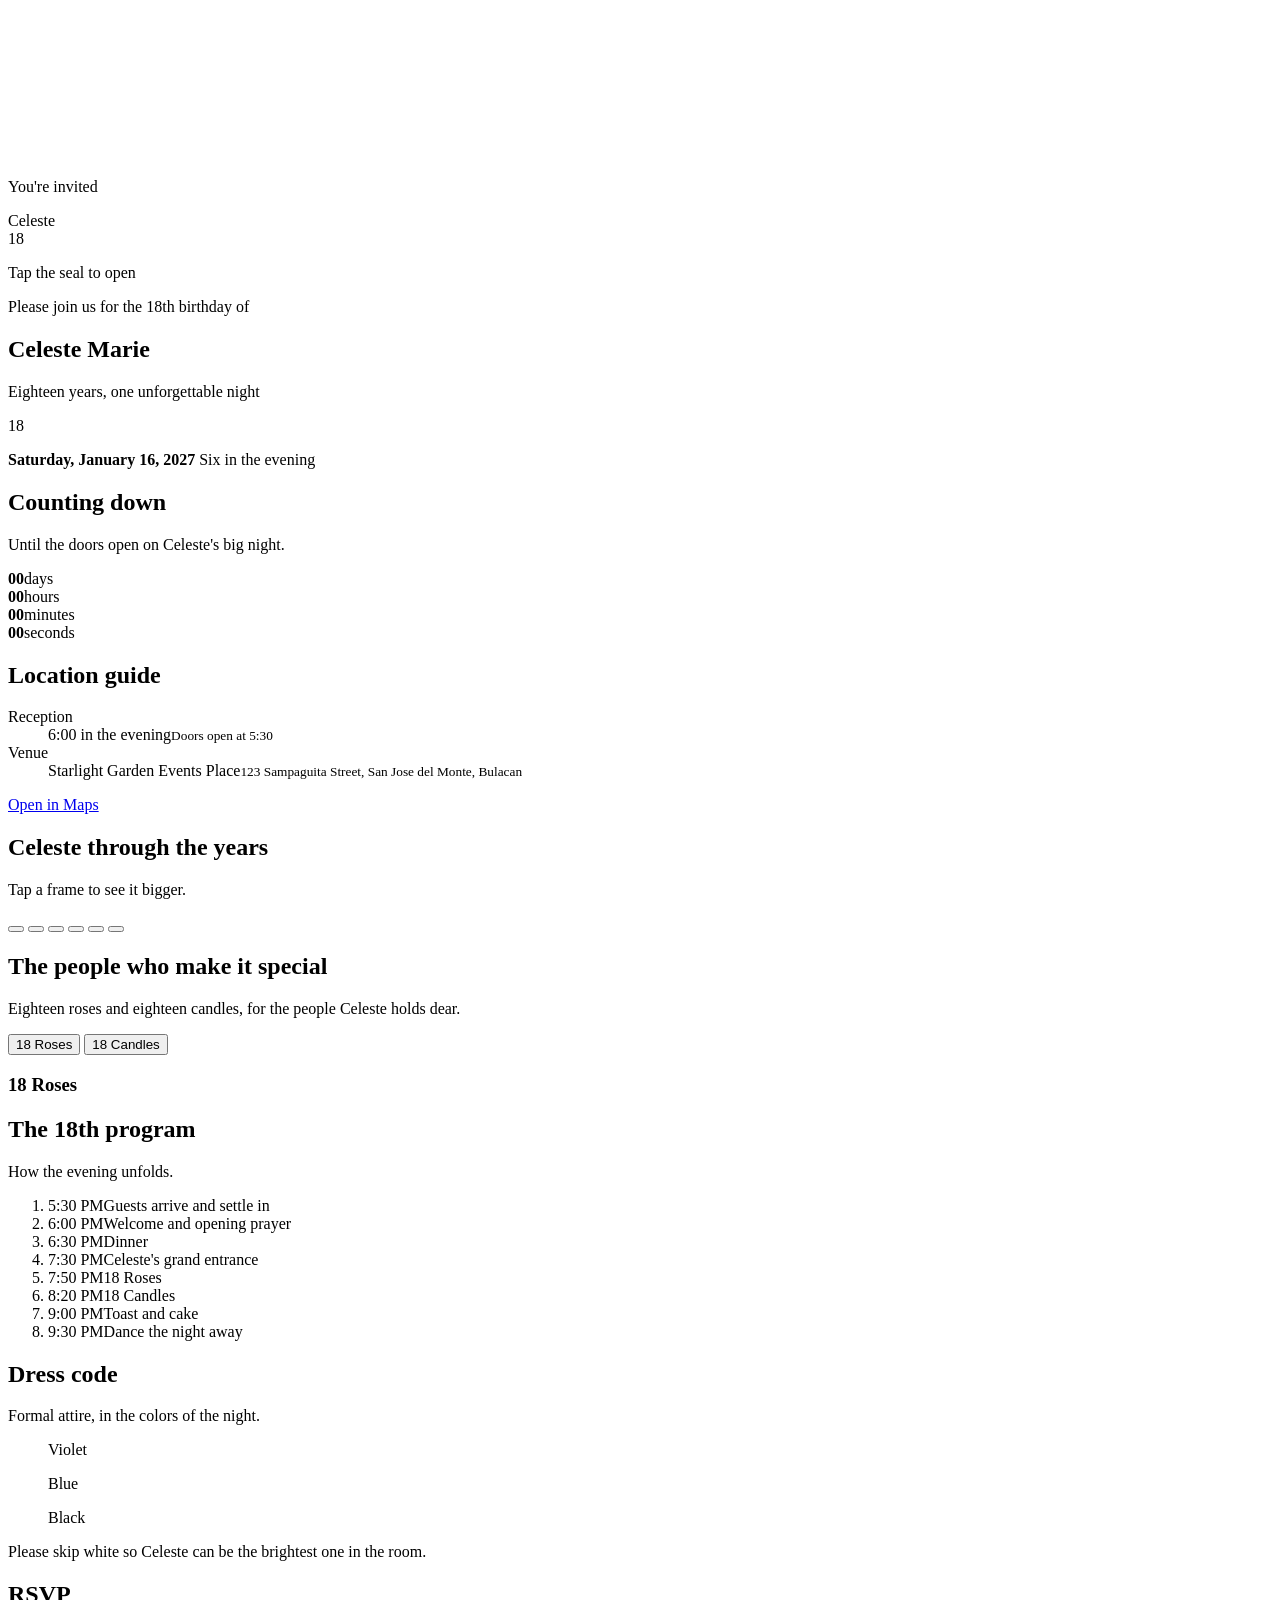
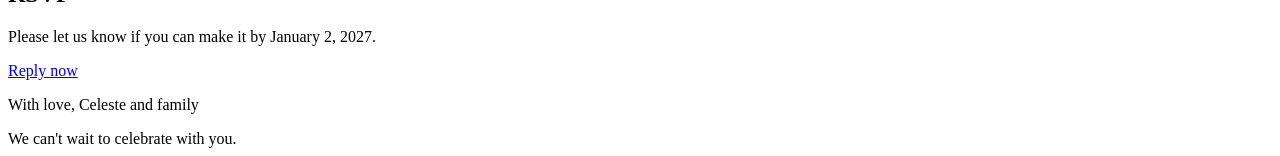
==== commit c3128af9: "Update index.html" ====
--- a/index.html
+++ b/index.html
@@ -9,339 +9,7 @@
 <link rel="preconnect" href="https://fonts.gstatic.com" crossorigin>
 <link href="https://fonts.googleapis.com/css2?family=Cormorant+Garamond:ital,wght@0,500;0,600;0,700;1,500&family=Pinyon+Script&display=swap" rel="stylesheet">
 
-<style>
-/* =========================================================
-   COLOR + TYPE TOKENS  (change these to restyle everything)
-   ========================================================= */
-:root{
-  --black:      #05030d;
-  --ink:        #0b0720;
-  --indigo:     #1a0f4a;
-  --violet:     #7c3aed;
-  --violet-soft:#a78bfa;
-  --blue:       #2f6bff;
-  --ice:        #a9c4ff;
-  --lavender:   #e4dcff;
-  --muted:      #a79fcf;
-
-  --script: "Pinyon Script", "Snell Roundhand", cursive;
-  --serif:  "Cormorant Garamond", Georgia, "Times New Roman", serif;
-
-  --line: rgba(167,139,250,.28);
-  --glass: rgba(18,11,48,.6);
-}
-
-*{box-sizing:border-box;margin:0;padding:0}
-html{scroll-behavior:smooth;-webkit-text-size-adjust:100%}
-html.locked,html.locked body{overflow:hidden;height:100%}
-body{
-  background:var(--black);
-  color:var(--lavender);
-  font-family:var(--serif);
-  font-weight:500;
-  font-size:1.15rem;
-  line-height:1.55;
-  text-align:center;
-  min-height:100vh;
-}
-img{max-width:100%;display:block}
-button{font:inherit;color:inherit;background:none;border:0;cursor:pointer}
-a{color:inherit}
-:focus-visible{outline:2px solid var(--ice);outline-offset:3px}
-
-/* starfield canvas sits behind everything */
-#stars{position:fixed;inset:0;width:100%;height:100%;z-index:0;pointer-events:none}
-body::before{ /* soft color glows behind the stars */
-  content:"";position:fixed;inset:0;z-index:0;pointer-events:none;
-  background:
-    radial-gradient(60% 40% at 15% 8%, rgba(124,58,237,.35), transparent 70%),
-    radial-gradient(55% 40% at 90% 40%, rgba(47,107,255,.28), transparent 70%),
-    radial-gradient(70% 45% at 30% 95%, rgba(124,58,237,.30), transparent 70%);
-}
-
-#confetti{position:fixed;inset:0;width:100%;height:100%;z-index:200;pointer-events:none}
-
-/* the invitation column — phone-width, even on desktop */
-.page{
-  position:relative;z-index:1;
-  max-width:480px;margin:0 auto;
-  border-inline:1px solid rgba(167,139,250,.12);
-  background:linear-gradient(180deg,rgba(5,3,13,.35),rgba(5,3,13,.1));
-  overflow:hidden;
-}
-section{padding:4.5rem 1.5rem}
-
-h2{
-  font-family:var(--script);
-  font-weight:400;
-  font-size:clamp(2.6rem,11vw,3.3rem);
-  line-height:1.1;
-  color:#fff;
-  text-shadow:0 0 28px rgba(124,92,255,.7);
-  margin-bottom:.6rem;
-}
-.lede{color:var(--muted);max-width:30ch;margin:0 auto 2rem}
-
-/* buttons */
-.btn{
-  display:inline-block;text-decoration:none;
-  padding:.8rem 2.1rem;border-radius:999px;
-  font-size:1.15rem;font-weight:700;letter-spacing:.03em;color:#fff;
-  background:linear-gradient(135deg,var(--violet),var(--blue));
-  box-shadow:0 8px 30px -8px rgba(124,58,237,.9), inset 0 0 0 1px rgba(255,255,255,.2);
-  transition:transform .2s, box-shadow .2s;
-}
-.btn:hover{transform:translateY(-2px);box-shadow:0 12px 34px -8px rgba(47,107,255,.95), inset 0 0 0 1px rgba(255,255,255,.3)}
-.btn.ghost{background:rgba(124,58,237,.12);box-shadow:inset 0 0 0 1px var(--violet-soft)}
-
-.card{
-  background:var(--glass);
-  border:1px solid var(--line);
-  border-radius:24px;
-  backdrop-filter:blur(8px);-webkit-backdrop-filter:blur(8px);
-  box-shadow:0 20px 60px -30px rgba(124,58,237,.8);
-}
-
-/* =========================================================
-   1. ENVELOPE INTRO
-   ========================================================= */
-.intro{
-  position:fixed;inset:0;z-index:100;
-  display:flex;flex-direction:column;align-items:center;justify-content:center;gap:2.2rem;
-  background:
-    radial-gradient(70% 50% at 50% 30%, rgba(124,58,237,.35), transparent 70%),
-    radial-gradient(60% 40% at 50% 100%, rgba(47,107,255,.3), transparent 70%),
-    var(--black);
-  transition:opacity .9s ease .1s, visibility 0s linear 1s;
-}
-.intro.gone{opacity:0;visibility:hidden;pointer-events:none}
-.intro .small-script{font-family:var(--script);font-size:2.6rem;color:#fff;text-shadow:0 0 24px rgba(124,92,255,.8)}
-.intro-hint{font-style:italic;color:var(--muted);transition:opacity .4s}
-.opened .intro-hint{opacity:0}
-
-.env{
-  --w:min(82vw,340px);
-  position:relative;width:var(--w);height:calc(var(--w)*.68);
-  cursor:pointer;perspective:900px;
-  filter:drop-shadow(0 30px 40px rgba(124,58,237,.45));
-  transition:transform .8s ease .9s;
-}
-.env > *{position:absolute}
-.env-back{inset:0;border-radius:6px;background:linear-gradient(160deg,#2a1670,#150a3d)}
-.letter{
-  left:7%;right:7%;top:8%;bottom:6%;z-index:2;border-radius:4px;
-  background:linear-gradient(180deg,#efeaff,#cfc4ff);
-  display:flex;align-items:flex-start;justify-content:center;padding-top:1rem;
-  color:#2a1670;font-family:var(--script);font-size:1.7rem;
-  transition:transform .9s cubic-bezier(.3,.9,.3,1) .55s;
-}
-.env-front{
-  inset:0;z-index:3;border-radius:6px;
-  background:
-    linear-gradient(155deg,rgba(255,255,255,.07),transparent 40%),
-    linear-gradient(180deg,#3a1f9a,#1d0f55);
-  clip-path:polygon(0 0,50% 56%,100% 0,100% 100%,0 100%);
-}
-.env-flap{
-  left:0;right:0;top:0;height:56%;z-index:4;
-  background:linear-gradient(180deg,#5a35d6,#3a1f9a);
-  clip-path:polygon(0 0,100% 0,50% 100%);
-  transform-origin:top center;transform-style:preserve-3d;
-  transition:transform .8s ease, z-index 0s linear .4s;
-}
-.seal{
-  left:50%;top:56%;z-index:5;width:64px;height:64px;margin:-32px 0 0 -32px;
-  border-radius:50%;
-  display:grid;place-items:center;
-  font-family:var(--script);font-size:2rem;color:#fff;
-  background:radial-gradient(circle at 35% 30%,#c4b0ff,#7c3aed 45%,#3b1d99);
-  box-shadow:0 6px 20px rgba(0,0,0,.5), inset 0 0 0 3px rgba(255,255,255,.18), 0 0 30px rgba(124,92,255,.8);
-  transition:opacity .3s, transform .5s;
-  animation:pulse 2.4s ease-in-out infinite;
-}
-@keyframes pulse{50%{box-shadow:0 6px 20px rgba(0,0,0,.5), inset 0 0 0 3px rgba(255,255,255,.18), 0 0 46px 6px rgba(124,92,255,.95)}}
-.opened .seal{opacity:0;transform:scale(.6) translateY(-10px);animation:none}
-.opened .env-flap{transform:rotateX(180deg);z-index:1}
-.opened .letter{transform:translateY(-68%)}
-.opened .env{transform:translateY(40px) scale(1.05)}
-
-/* =========================================================
-   2. HERO
-   ========================================================= */
-.hero{
-  position:relative;min-height:100vh;min-height:100svh;
-  display:flex;flex-direction:column;align-items:center;justify-content:center;
-  padding-top:8rem;
-}
-.hero .pre{font-style:italic;color:var(--ice);font-size:1.25rem}
-.hero .name{
-  font-family:var(--script);font-weight:400;
-  font-size:clamp(4rem,19vw,5.4rem);line-height:1;
-  color:#fff;margin:.25rem 0 .1rem;
-  text-shadow:0 0 14px rgba(167,139,250,.9),0 0 46px rgba(124,58,237,.8);
-}
-.hero .tag{font-size:1.3rem;letter-spacing:.04em;color:var(--lavender);margin-bottom:1.8rem}
-
-.portrait{position:relative;width:min(66vw,270px);margin:0 auto 2.6rem}
-.portrait::before{ /* halo */
-  content:"";position:absolute;inset:-22px;border-radius:999px 999px 30px 30px;z-index:-1;
-  background:radial-gradient(closest-side,rgba(124,58,237,.7),rgba(47,107,255,.25) 70%,transparent);
-  filter:blur(16px);
-}
-.portrait .frame{aspect-ratio:3/4;width:100%}
-.age{
-  position:absolute;left:50%;bottom:-34px;transform:translateX(-50%);
-  width:84px;height:84px;border-radius:50%;
-  display:grid;place-items:center;
-  font-family:var(--script);font-size:2.9rem;line-height:1;color:#fff;
-  background:radial-gradient(circle at 30% 25%,#9a7bff,#4a2bd0 55%,#1b1060);
-  box-shadow:0 0 0 4px var(--black),0 0 0 5px var(--violet-soft),0 0 40px rgba(124,92,255,.9);
-}
-.when{margin-top:.6rem}
-.when b{display:block;font-size:1.5rem;color:#fff;font-weight:700}
-.when span{color:var(--muted)}
-
-/* hanging lanterns */
-.lantern{
-  --len:70px;position:absolute;top:0;width:34px;height:calc(var(--len) + 56px);
-  transform-origin:top center;animation:sway 6s ease-in-out infinite alternate;
-  pointer-events:none;
-}
-.lantern::before{content:"";position:absolute;left:50%;top:0;width:1px;height:var(--len);background:rgba(255,255,255,.3)}
-.lantern i{
-  position:absolute;top:var(--len);left:0;width:34px;height:50px;border-radius:10px 10px 16px 16px;
-  background:linear-gradient(180deg,#c3b2ff,#7c3aed 45%,#2f6bff);
-  box-shadow:0 0 34px 10px rgba(124,92,255,.55);
-}
-.lantern i::before{content:"";position:absolute;left:6px;right:6px;top:-6px;height:8px;border-radius:4px 4px 0 0;background:#2a1670}
-.lantern.l1{left:6%;--len:30px}
-.lantern.l2{right:6%;--len:64px;animation-delay:-3s;animation-duration:7s}
-@keyframes sway{from{transform:rotate(-4deg)}to{transform:rotate(4deg)}}
-
-/* hero entrance — plays once, after the envelope opens */
-.hero .rise{opacity:0;transform:translateY(18px)}
-.show .hero .rise{animation:rise .9s cubic-bezier(.2,.8,.2,1) forwards;animation-delay:calc(var(--d,0) * 1s + .5s)}
-@keyframes rise{to{opacity:1;transform:none}}
-
-/* =========================================================
-   FRAMES  (used by hero portrait + gallery)
-   Drop your photos in /photos — missing photos show a
-   placeholder silhouette automatically.
-   ========================================================= */
-.frame{
-  display:block;padding:5px;border:0;
-  background:linear-gradient(140deg,#c9b8ff,#6a4bff 38%,#2f6bff 68%,#c9b8ff);
-  box-shadow:0 0 0 1px rgba(255,255,255,.08),0 14px 40px -12px rgba(124,58,237,.8);
-}
-.frame .in{
-  position:relative;width:100%;height:100%;overflow:hidden;
-  background:
-    url("data:image/svg+xml,%3Csvg xmlns='http://www.w3.org/2000/svg' viewBox='0 0 100 100'%3E%3Ccircle cx='50' cy='38' r='15' fill='%23cfc2ff' fill-opacity='.35'/%3E%3Cpath d='M20 94c4-23 19-33 30-33s26 10 30 33z' fill='%23cfc2ff' fill-opacity='.35'/%3E%3C/svg%3E") center 70%/62% no-repeat,
-    linear-gradient(160deg,#2a1670,#0d0829 70%);
-}
-.frame img{width:100%;height:100%;object-fit:cover}
-.arch,.arch .in{border-radius:999px 999px 10px 10px}
-.arch .in{border-radius:999px 999px 6px 6px}
-.oval,.oval .in{border-radius:50%}
-.round,.round .in{border-radius:50%}
-.soft,.soft .in{border-radius:14px}
-.soft .in{border-radius:10px}
-
-/* =========================================================
-   3. COUNTDOWN + LOCATION
-   ========================================================= */
-.count{display:grid;grid-template-columns:repeat(4,1fr);gap:.6rem;margin:0 auto 3rem;max-width:380px}
-.count div{padding:.9rem .2rem .7rem;border-radius:16px}
-.count strong{display:block;font-size:2.3rem;line-height:1.05;color:#fff;font-variant-numeric:tabular-nums;font-weight:700}
-.count span{font-size:.95rem;color:var(--muted)}
-.count-done{font-family:var(--script);font-size:2.4rem;color:#fff;margin-bottom:3rem}
-
-.loc{padding:2rem 1.5rem;display:grid;gap:1.4rem}
-.loc dl{display:grid;gap:1rem;text-align:center}
-.loc dt{font-family:var(--script);font-size:1.9rem;color:var(--ice);line-height:1.1}
-.loc dd{color:#fff;font-size:1.2rem;line-height:1.35}
-.loc dd small{display:block;color:var(--muted);font-size:1rem}
-
-/* =========================================================
-   4. GALLERY
-   ========================================================= */
-.gallery{display:grid;grid-template-columns:repeat(6,1fr);gap:1rem;margin-top:2rem}
-.gallery .frame{width:100%;height:100%;cursor:zoom-in;transition:transform .25s}
-.gallery .frame:hover{transform:scale(1.025)}
-.g-arch{grid-column:1/4;grid-row:1/3}
-.g-oval{grid-column:4/7;aspect-ratio:1/1.1}
-.g-soft{grid-column:4/7;aspect-ratio:1/.9}
-.g-wide{grid-column:1/7;aspect-ratio:16/10}
-.g-r1{grid-column:1/4;aspect-ratio:1}
-.g-r2{grid-column:4/7;aspect-ratio:1}
-
-dialog.lightbox{
-  border:0;background:transparent;margin:auto;max-width:min(92vw,520px);width:100%;overflow:visible;color:var(--lavender);
-}
-dialog.lightbox::backdrop{background:rgba(3,2,10,.9);backdrop-filter:blur(6px)}
-.lightbox .frame{width:100%;aspect-ratio:4/5;max-height:76vh;margin:0 auto}
-.lightbox .close{
-  display:block;margin:1.2rem auto 0;padding:.6rem 1.8rem;border-radius:999px;
-  box-shadow:inset 0 0 0 1px var(--violet-soft);color:#fff;
-}
-
-/* =========================================================
-   5. ROSES + CANDLES SCROLL
-   ========================================================= */
-.tabs{display:inline-flex;gap:.3rem;padding:.3rem;border-radius:999px;margin-bottom:1.8rem;background:rgba(124,58,237,.14);box-shadow:inset 0 0 0 1px var(--line)}
-.tabs button{padding:.55rem 1.4rem;border-radius:999px;font-weight:700;color:var(--muted);transition:background .2s,color .2s}
-.tabs button[aria-selected="true"]{color:#fff;background:linear-gradient(135deg,var(--violet),var(--blue))}
-
-.scroll{position:relative;margin:0 auto;max-width:400px}
-.roll{
-  position:relative;z-index:2;height:24px;margin-inline:-10px;border-radius:14px;
-  background:linear-gradient(180deg,#9b82ff,#4a2bd0 45%,#160c45);
-  box-shadow:0 8px 20px rgba(0,0,0,.5);
-}
-.paper{
-  position:relative;margin-inline:6px;padding:1.8rem 1.2rem 1.6rem;
-  background:
-    url("data:image/svg+xml,%3Csvg xmlns='http://www.w3.org/2000/svg' width='160' height='160'%3E%3Cfilter id='n'%3E%3CfeTurbulence type='fractalNoise' baseFrequency='.9' numOctaves='2' stitchTiles='stitch'/%3E%3CfeColorMatrix values='0 0 0 0 .75 0 0 0 0 .7 0 0 0 0 1 0 0 0 .09 0'/%3E%3C/filter%3E%3Crect width='100%25' height='100%25' filter='url(%23n)'/%3E%3C/svg%3E"),
-    linear-gradient(180deg,#1b1052,#120a3a 50%,#1b1052);
-  border-inline:1px solid var(--line);
-}
-.paper h3{font-family:var(--script);font-weight:400;font-size:2.4rem;color:#fff;margin-bottom:1rem;text-shadow:0 0 20px rgba(124,92,255,.8)}
-.names{list-style:none;counter-reset:n;display:grid;grid-template-columns:1fr 1fr;gap:.35rem .8rem;text-align:left}
-.names li{counter-increment:n;display:flex;gap:.5rem;align-items:baseline;font-size:1.05rem;line-height:1.3;color:var(--lavender)}
-.names li::before{content:counter(n);flex:none;width:1.4rem;text-align:right;font-size:.9rem;color:var(--violet-soft)}
-[hidden]{display:none!important}
-
-/* =========================================================
-   6. PROGRAM
-   ========================================================= */
-.timeline{list-style:none;position:relative;max-width:340px;margin:2rem auto 0;text-align:left}
-.timeline::before{content:"";position:absolute;left:5.3rem;top:.5rem;bottom:.5rem;width:1px;background:linear-gradient(180deg,var(--violet),var(--blue))}
-.timeline li{display:grid;grid-template-columns:4.6rem 1fr;gap:1.6rem;padding:.7rem 0;position:relative}
-.timeline li::after{content:"";position:absolute;left:calc(5.3rem - 4px);top:1.15rem;width:9px;height:9px;border-radius:50%;background:var(--black);box-shadow:0 0 0 2px var(--violet-soft),0 0 14px var(--violet)}
-.timeline time{text-align:right;color:var(--ice);font-weight:700;font-variant-numeric:tabular-nums}
-.timeline span{color:#fff}
-
-/* =========================================================
-   7. DRESS CODE   8. RSVP
-   ========================================================= */
-.swatches{display:flex;justify-content:center;gap:1.6rem;margin:2rem 0 1.4rem}
-.swatches figure{display:grid;gap:.6rem;justify-items:center;font-size:1rem;color:var(--muted)}
-.swatches i{width:68px;height:68px;border-radius:50%;box-shadow:0 0 0 2px rgba(255,255,255,.15),0 10px 30px -8px var(--c)}
-.note{max-width:30ch;margin:0 auto;color:var(--muted)}
-
-.rsvp .card{padding:2.4rem 1.5rem;display:grid;gap:1.3rem;justify-items:center}
-.rsvp p{max-width:30ch}
-.sign{font-family:var(--script);font-size:2.2rem;color:#fff;margin-top:1rem}
-footer{padding:0 1.5rem 4rem;color:var(--muted);font-size:1rem}
-
-@media (max-width:360px){ body{font-size:1.05rem} .count strong{font-size:1.9rem} }
-@media (prefers-reduced-motion:reduce){
-  html{scroll-behavior:auto}
-  .lantern,.seal{animation:none}
-  .hero .rise{opacity:1;transform:none;animation:none!important}
-  .env,.letter,.env-flap,.intro{transition-duration:.01s!important;transition-delay:0s!important}
-}
-</style>
+<link rel="stylesheet" href="style.css">
 </head>
 
 <body>
@@ -495,172 +163,6 @@
   <footer>We can't wait to celebrate with you.</footer>
 </main>
 
-<script>
-/* =========================================================
-   EDIT THIS BLOCK — everything personal lives here
-   ========================================================= */
-const CONFIG = {
-  eventDate: "2027-01-16T18:00:00+08:00",              // party start (Philippine time)
-  mapsQuery: "Starlight Garden Events Place, San Jose del Monte, Bulacan",
-  rsvpUrl:   "https://forms.gle/your-form-link",       // your Google Form link
-  roses: [
-    "Adrian Cruz","Brian Reyes","Carlo Mendoza","Daniel Santos","Ethan Navarro","Francis Bautista",
-    "Gabriel Aquino","Harvey Flores","Ian Ramos","Joshua Dela Cruz","Kevin Torres","Luis Villanueva",
-    "Marco Castillo","Noel Garcia","Oscar Mercado","Paolo Lim","Ryan Tan","Sean Domingo"
-  ],
-  candles: [
-    "Angela Cruz","Bianca Reyes","Carla Mendoza","Denise Santos","Eliza Navarro","Faith Bautista",
-    "Gwen Aquino","Hannah Flores","Isabel Ramos","Jasmine Dela Cruz","Kyla Torres","Lara Villanueva",
-    "Mika Castillo","Nina Garcia","Olivia Mercado","Patricia Lim","Queenie Tan","Rhea Domingo"
-  ]
-};
-
-const $  = (s, r = document) => r.querySelector(s);
-const $$ = (s, r = document) => [...r.querySelectorAll(s)];
-const reduceMotion = matchMedia("(prefers-reduced-motion: reduce)").matches;
-
-/* ---------- links ---------- */
-$("#mapsLink").href = "https://www.google.com/maps/search/?api=1&query=" + encodeURIComponent(CONFIG.mapsQuery);
-$("#rsvpLink").href = CONFIG.rsvpUrl;
-
-/* ---------- starfield ---------- */
-(function stars(){
-  const c = $("#stars"), ctx = c.getContext("2d");
-  let w, h, dots = [];
-  function size(){
-    const dpr = Math.min(devicePixelRatio || 1, 2);
-    w = c.width = innerWidth * dpr; h = c.height = innerHeight * dpr;
-    dots = Array.from({length: Math.round(innerWidth * innerHeight / 7000)}, () => ({
-      x: Math.random() * w, y: Math.random() * h,
-      r: (Math.random() * 1.3 + .3) * dpr,
-      p: Math.random() * Math.PI * 2, s: Math.random() * .02 + .005,
-      hue: Math.random() < .5 ? "230,220,255" : "169,196,255"
-    }));
-    draw(0);
-  }
-  function draw(t){
-    ctx.clearRect(0, 0, w, h);
-    for (const d of dots){
-      const a = reduceMotion ? .7 : .35 + .6 * Math.abs(Math.sin(d.p + t * d.s * .06));
-      ctx.fillStyle = `rgba(${d.hue},${a})`;
-      ctx.beginPath(); ctx.arc(d.x, d.y, d.r, 0, 6.283); ctx.fill();
-    }
-    if (!reduceMotion) requestAnimationFrame(draw);
-  }
-  addEventListener("resize", size); size();
-})();
-
-
-/* ---------- confetti ---------- */
-const confetti = (function(){
-  const c = $("#confetti"), ctx = c.getContext("2d");
-  const colors = ["#7c3aed","#a78bfa","#2f6bff","#a9c4ff","#e4dcff","#ffffff","#5b3df5"];
-  let parts = [], raf = 0, dpr = 1;
-  function size(){ dpr = Math.min(devicePixelRatio || 1, 2); c.width = innerWidth * dpr; c.height = innerHeight * dpr; }
-  addEventListener("resize", size); size();
-
-  function burst(x, y, count = 140){
-    if (reduceMotion) return;
-    for (let i = 0; i < count; i++){
-      const a = Math.random() * Math.PI * 2, v = (Math.random() * 9 + 4) * dpr;
-      parts.push({
-        x: x * dpr, y: y * dpr,
-        vx: Math.cos(a) * v, vy: Math.sin(a) * v - 5 * dpr,
-        w: (Math.random() * 7 + 5) * dpr, h: (Math.random() * 4 + 3) * dpr,
-        rot: Math.random() * 6.28, vr: (Math.random() - .5) * .35,
-        color: colors[(Math.random() * colors.length) | 0],
-        round: Math.random() < .3, life: 0, max: 130 + Math.random() * 70
-      });
-    }
-    if (!raf) raf = requestAnimationFrame(step);
-  }
-  function step(){
-    ctx.clearRect(0, 0, c.width, c.height);
-    parts = parts.filter(p => p.life < p.max && p.y < c.height + 40);
-    for (const p of parts){
-      p.life++; p.vx *= .985; p.vy = p.vy * .985 + .22 * dpr;
-      p.x += p.vx; p.y += p.vy; p.rot += p.vr;
-      ctx.save(); ctx.translate(p.x, p.y); ctx.rotate(p.rot);
-      ctx.globalAlpha = Math.min(1, (p.max - p.life) / 30);
-      ctx.fillStyle = p.color;
-      if (p.round){ ctx.beginPath(); ctx.arc(0, 0, p.h * .7, 0, 6.28); ctx.fill(); }
-      else ctx.fillRect(-p.w / 2, -p.h / 2, p.w, p.h);
-      ctx.restore();
-    }
-    raf = parts.length ? requestAnimationFrame(step) : 0;
-    if (!raf) ctx.clearRect(0, 0, c.width, c.height);
-  }
-  return { burst };
-})();
-
-/* ---------- envelope open ---------- */
-const root = document.documentElement;
-root.classList.add("locked");
-const intro = $("#intro"), env = $("#env");
-let opened = false;
-function openInvite(){
-  if (opened) return; opened = true;
-  intro.classList.add("opened");
-  const sr = $(".seal").getBoundingClientRect();
-  confetti.burst(sr.left + sr.width / 2, sr.top + sr.height / 2, 160);
-  const wait = reduceMotion ? 50 : 2300;
-  setTimeout(() => {
-    intro.classList.add("gone");
-    root.classList.remove("locked");
-    scrollTo(0, 0);
-    document.body.classList.add("show");
-    confetti.burst(innerWidth * .2, innerHeight * .35, 70);
-    confetti.burst(innerWidth * .8, innerHeight * .35, 70);
-  }, wait);
-}
-env.addEventListener("click", openInvite);
-env.addEventListener("keydown", e => { if (e.key === "Enter" || e.key === " "){ e.preventDefault(); openInvite(); } });
-
-/* ---------- countdown ---------- */
-(function countdown(){
-  const target = new Date(CONFIG.eventDate).getTime();
-  const pad = n => String(n).padStart(2, "0");
-  function tick(){
-    const diff = target - Date.now();
-    if (diff <= 0){
-      $("#count").outerHTML = '<p class="count-done">Tonight is the night</p>';
-      return clearInterval(timer);
-    }
-    $("#cd-d").textContent = pad(Math.floor(diff / 864e5));
-    $("#cd-h").textContent = pad(Math.floor(diff / 36e5) % 24);
-    $("#cd-m").textContent = pad(Math.floor(diff / 6e4) % 60);
-    $("#cd-s").textContent = pad(Math.floor(diff / 1e3) % 60);
-  }
-  const timer = setInterval(tick, 1000); tick();
-})();
-
-/* ---------- gallery lightbox ---------- */
-(function lightbox(){
-  const dlg = $("#lightbox"), holder = $("#lbIn");
-  $$(".gallery .frame").forEach(btn => btn.addEventListener("click", () => {
-    holder.innerHTML = "";
-    const img = $("img", btn);
-    if (img){ const big = new Image(); big.src = img.src; big.alt = img.alt; holder.append(big); }
-    dlg.showModal();
-  }));
-  $("#lbClose").addEventListener("click", () => dlg.close());
-  dlg.addEventListener("click", e => { if (e.target === dlg) dlg.close(); });
-})();
-
-/* ---------- roses + candles ---------- */
-const fill = (id, names) => { $(id).innerHTML = names.map(n => `<li>${n}</li>`).join(""); };
-fill("#roses", CONFIG.roses);
-fill("#candles", CONFIG.candles);
-(function tabs(){
-  const pairs = [["#tab-roses", "#panel-roses"], ["#tab-candles", "#panel-candles"]];
-  pairs.forEach(([t]) => $(t).addEventListener("click", () => {
-    pairs.forEach(([tt, pp]) => {
-      const on = tt === t;
-      $(tt).setAttribute("aria-selected", on);
-      $(pp).hidden = !on;
-    });
-  }));
-})();
-</script>
+<script src="script.js"></script>
 </body>
 </html>
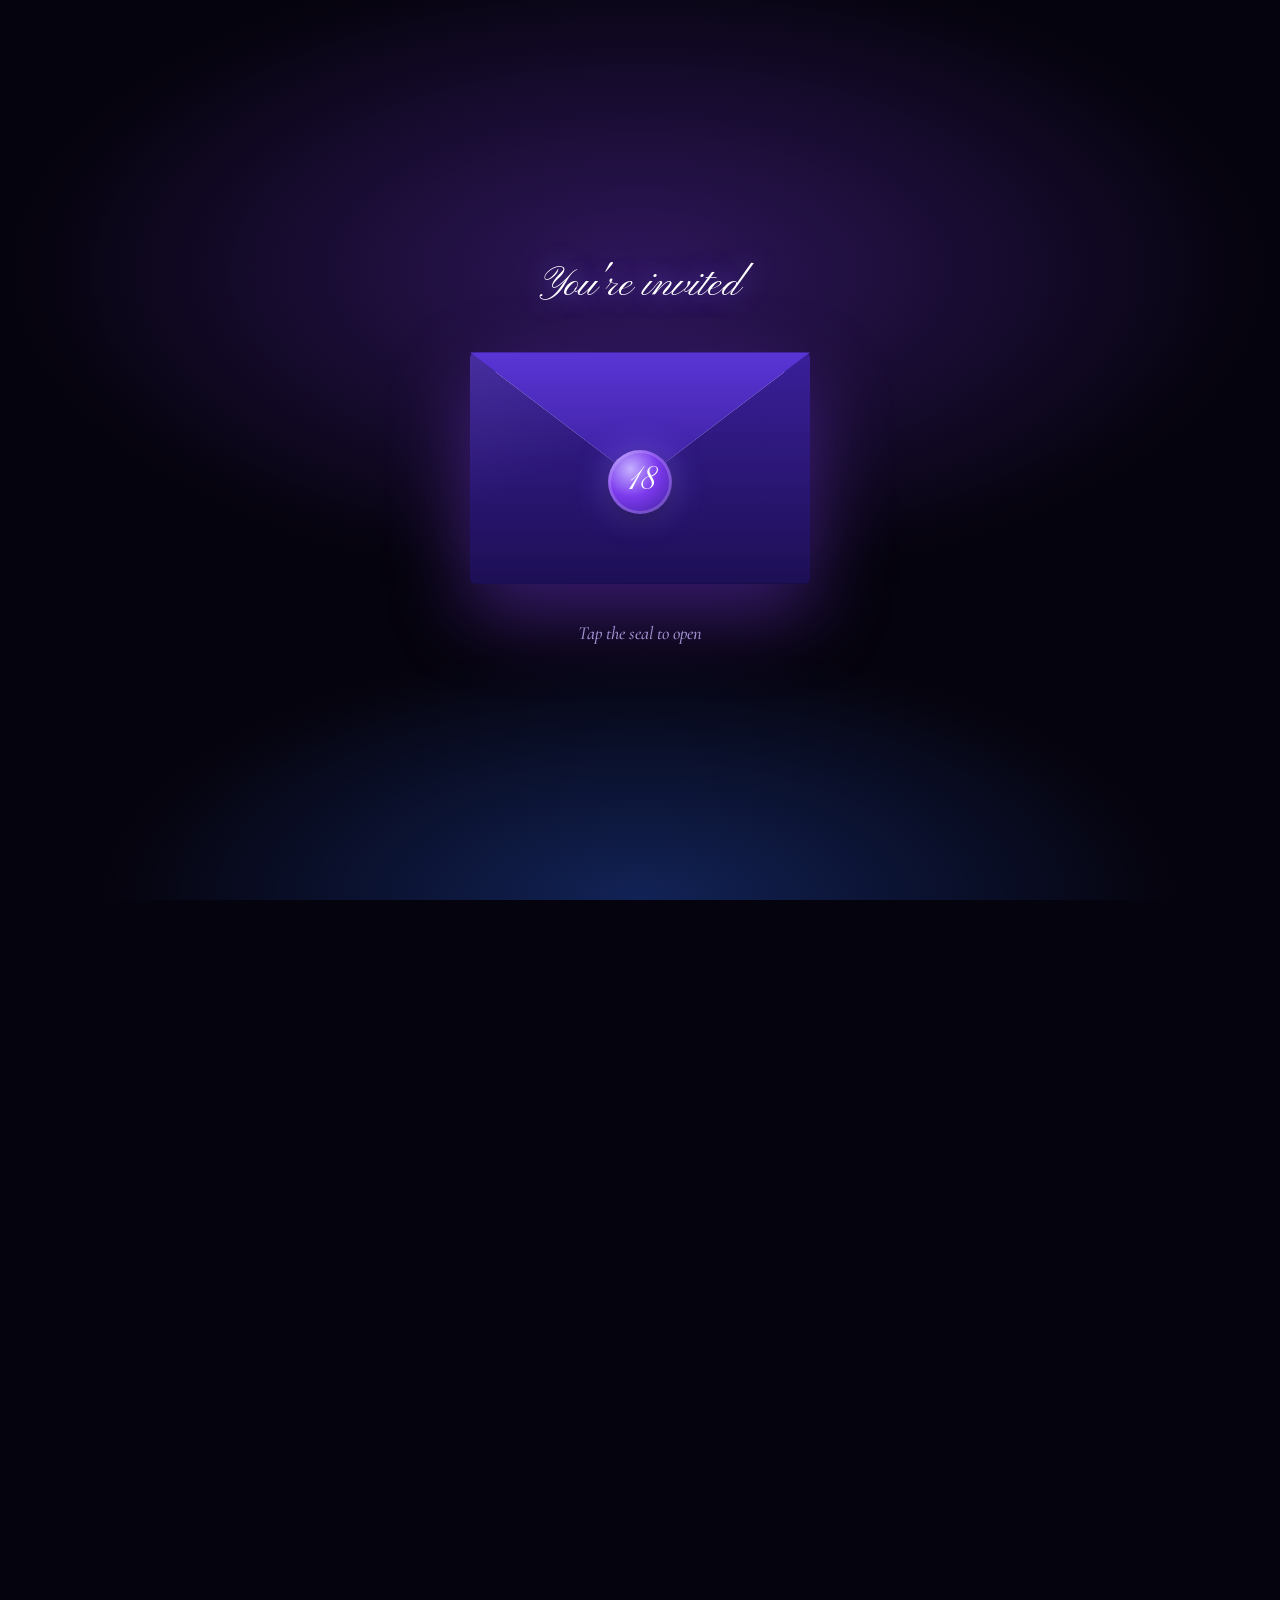
==== commit fadbf506: "Update index.html" ====
--- a/index.html
+++ b/index.html
@@ -3,7 +3,7 @@
 <head>
 <meta charset="utf-8">
 <meta name="viewport" content="width=device-width, initial-scale=1, viewport-fit=cover">
-<title>Celeste turns 18 — You're invited</title>
+<title>Monica Va-ay turns 18 — You're invited</title>
 <meta name="theme-color" content="#05030d">
 <link rel="preconnect" href="https://fonts.googleapis.com">
 <link rel="preconnect" href="https://fonts.gstatic.com" crossorigin>
@@ -21,7 +21,7 @@
   <p class="small-script">You're invited</p>
   <div class="env" id="env" role="button" tabindex="0" aria-label="Open the invitation">
     <div class="env-back"></div>
-    <div class="letter"><span>Celeste</span></div>
+    <div class="letter"><span>Monica Va-ay</span></div>
     <div class="env-front"></div>
     <div class="env-flap"></div>
     <div class="seal">18</div>
@@ -37,13 +37,13 @@
     <div class="lantern l2" aria-hidden="true"><i></i></div>
 
     <p class="pre rise" style="--d:0">Please join us for the 18th birthday of</p>
-    <h1 class="name rise" style="--d:.15">Celeste Marie</h1>
+    <h1 class="name rise" style="--d:.15">Monica Va-ay</h1>
     <p class="tag rise" style="--d:.3">Eighteen years, one unforgettable night</p>
 
     <div class="portrait rise" style="--d:.5">
       <div class="frame arch"><div class="in">
         <!-- Replace with your friend's photo: photos/portrait.jpg -->
-        <img src="photos/portrait.jpg" alt="Portrait of Celeste" onerror="this.remove()">
+        <img src="photos/portrait.jpg" alt="Portrait of Monica Va-ay" onerror="this.remove()">
       </div></div>
       <div class="age" aria-label="Eighteen">18</div>
     </div>
@@ -57,7 +57,7 @@
   <!-- 3 · COUNTDOWN + LOCATION -->
   <section id="when">
     <h2>Counting down</h2>
-    <p class="lede">Until the doors open on Celeste's big night.</p>
+    <p class="lede">Until the doors open on Monica Va-ay's big night.</p>
 
     <div class="count" id="count" role="timer" aria-live="off">
       <div class="card"><strong id="cd-d">00</strong><span>days</span></div>
@@ -78,16 +78,16 @@
 
   <!-- 4 · GALLERY -->
   <section id="gallery">
-    <h2>Celeste through the years</h2>
+    <h2>Monica Va-ay through the years</h2>
     <p class="lede">Tap a frame to see it bigger.</p>
     <div class="gallery">
       <!-- Replace each src with your own photos: photos/1.jpg … photos/6.jpg -->
-      <button class="frame arch g-arch" aria-label="Open photo 1"><div class="in"><img src="photos/1.jpg" alt="Celeste, photo 1" onerror="this.remove()"></div></button>
-      <button class="frame oval g-oval" aria-label="Open photo 2"><div class="in"><img src="photos/2.jpg" alt="Celeste, photo 2" onerror="this.remove()"></div></button>
-      <button class="frame soft g-soft" aria-label="Open photo 3"><div class="in"><img src="photos/3.jpg" alt="Celeste, photo 3" onerror="this.remove()"></div></button>
-      <button class="frame soft g-wide" aria-label="Open photo 4"><div class="in"><img src="photos/4.jpg" alt="Celeste, photo 4" onerror="this.remove()"></div></button>
-      <button class="frame round g-r1" aria-label="Open photo 5"><div class="in"><img src="photos/5.jpg" alt="Celeste, photo 5" onerror="this.remove()"></div></button>
-      <button class="frame round g-r2" aria-label="Open photo 6"><div class="in"><img src="photos/6.jpg" alt="Celeste, photo 6" onerror="this.remove()"></div></button>
+      <button class="frame arch g-arch" aria-label="Open photo 1"><div class="in"><img src="photos/1.jpg" alt="Monica Va-ay, photo 1" onerror="this.remove()"></div></button>
+      <button class="frame oval g-oval" aria-label="Open photo 2"><div class="in"><img src="photos/2.jpg" alt="Monica Va-ay, photo 2" onerror="this.remove()"></div></button>
+      <button class="frame soft g-soft" aria-label="Open photo 3"><div class="in"><img src="photos/3.jpg" alt="Monica Va-ay, photo 3" onerror="this.remove()"></div></button>
+      <button class="frame soft g-wide" aria-label="Open photo 4"><div class="in"><img src="photos/4.jpg" alt="Monica Va-ay, photo 4" onerror="this.remove()"></div></button>
+      <button class="frame round g-r1" aria-label="Open photo 5"><div class="in"><img src="photos/5.jpg" alt="Monica Va-ay, photo 5" onerror="this.remove()"></div></button>
+      <button class="frame round g-r2" aria-label="Open photo 6"><div class="in"><img src="photos/6.jpg" alt="Monica Va-ay, photo 6" onerror="this.remove()"></div></button>
     </div>
   </section>
 
@@ -99,11 +99,10 @@
   <!-- 5 · ROSES + CANDLES -->
   <section id="court">
     <h2>The people who make it special</h2>
-    <p class="lede">Eighteen roses and eighteen candles, for the people Celeste holds dear.</p>
+    <p class="lede">Eighteen roses and eighteen candles, for the people Monica Va-ay holds dear.</p>
 
     <div class="tabs" role="tablist">
       <button role="tab" id="tab-roses" aria-selected="true" aria-controls="panel-roses">18 Roses</button>
-      <button role="tab" id="tab-candles" aria-selected="false" aria-controls="panel-candles">18 Candles</button>
     </div>
 
     <div class="scroll">
@@ -114,7 +113,6 @@
           <ol class="names" id="roses"></ol>
         </div>
         <div id="panel-candles" role="tabpanel" aria-labelledby="tab-candles" hidden>
-          <h3>18 Candles</h3>
           <ol class="names" id="candles"></ol>
         </div>
       </div>
@@ -130,9 +128,8 @@
       <li><time>5:30 PM</time><span>Guests arrive and settle in</span></li>
       <li><time>6:00 PM</time><span>Welcome and opening prayer</span></li>
       <li><time>6:30 PM</time><span>Dinner</span></li>
-      <li><time>7:30 PM</time><span>Celeste's grand entrance</span></li>
+      <li><time>7:30 PM</time><span>Monica Va-ay's grand entrance</span></li>
       <li><time>7:50 PM</time><span>18 Roses</span></li>
-      <li><time>8:20 PM</time><span>18 Candles</span></li>
       <li><time>9:00 PM</time><span>Toast and cake</span></li>
       <li><time>9:30 PM</time><span>Dance the night away</span></li>
     </ol>
@@ -147,7 +144,7 @@
       <figure><i style="--c:#2f6bff;background:#2f6bff"></i>Blue</figure>
       <figure><i style="--c:#7c3aed;background:#05030d"></i>Black</figure>
     </div>
-    <p class="note">Please skip white so Celeste can be the brightest one in the room.</p>
+    <p class="note">Please skip white so Monica Va-ay can be the brightest one in the room.</p>
   </section>
 
   <!-- 8 · RSVP -->
@@ -157,7 +154,7 @@
       <p>Please let us know if you can make it by January 2, 2027.</p>
       <a class="btn" id="rsvpLink" href="#" target="_blank" rel="noopener">Reply now</a>
     </div>
-    <p class="sign">With love, Celeste and family</p>
+    <p class="sign">With love, Monica Va-ay and family</p>
   </section>
 
   <footer>We can't wait to celebrate with you.</footer>
--- a/style.css
+++ b/style.css
@@ -0,0 +1,331 @@
+/* =========================================================
+   COLOR + TYPE TOKENS  (change these to restyle everything)
+   ========================================================= */
+:root{
+  --black:      #05030d;
+  --ink:        #0b0720;
+  --indigo:     #1a0f4a;
+  --violet:     #7c3aed;
+  --violet-soft:#a78bfa;
+  --blue:       #2f6bff;
+  --ice:        #a9c4ff;
+  --lavender:   #e4dcff;
+  --muted:      #a79fcf;
+
+  --script: "Pinyon Script", "Snell Roundhand", cursive;
+  --serif:  "Cormorant Garamond", Georgia, "Times New Roman", serif;
+
+  --line: rgba(167,139,250,.28);
+  --glass: rgba(18,11,48,.6);
+}
+
+*{box-sizing:border-box;margin:0;padding:0}
+html{scroll-behavior:smooth;-webkit-text-size-adjust:100%}
+html.locked,html.locked body{overflow:hidden;height:100%}
+body{
+  background:var(--black);
+  color:var(--lavender);
+  font-family:var(--serif);
+  font-weight:500;
+  font-size:1.15rem;
+  line-height:1.55;
+  text-align:center;
+  min-height:100vh;
+}
+img{max-width:100%;display:block}
+button{font:inherit;color:inherit;background:none;border:0;cursor:pointer}
+a{color:inherit}
+:focus-visible{outline:2px solid var(--ice);outline-offset:3px}
+
+/* starfield canvas sits behind everything */
+#stars{position:fixed;inset:0;width:100%;height:100%;z-index:0;pointer-events:none}
+body::before{ /* soft color glows behind the stars */
+  content:"";position:fixed;inset:0;z-index:0;pointer-events:none;
+  background:
+    radial-gradient(60% 40% at 15% 8%, rgba(124,58,237,.35), transparent 70%),
+    radial-gradient(55% 40% at 90% 40%, rgba(47,107,255,.28), transparent 70%),
+    radial-gradient(70% 45% at 30% 95%, rgba(124,58,237,.30), transparent 70%);
+}
+
+#confetti{position:fixed;inset:0;width:100%;height:100%;z-index:200;pointer-events:none}
+
+/* the invitation column — phone-width, even on desktop */
+.page{
+  position:relative;z-index:1;
+  max-width:480px;margin:0 auto;
+  border-inline:1px solid rgba(167,139,250,.12);
+  background:linear-gradient(180deg,rgba(5,3,13,.35),rgba(5,3,13,.1));
+  overflow:hidden;
+}
+section{padding:4.5rem 1.5rem}
+
+h2{
+  font-family:var(--script);
+  font-weight:400;
+  font-size:clamp(2.6rem,11vw,3.3rem);
+  line-height:1.1;
+  color:#fff;
+  text-shadow:0 0 28px rgba(124,92,255,.7);
+  margin-bottom:.6rem;
+}
+.lede{color:var(--muted);max-width:30ch;margin:0 auto 2rem}
+
+/* buttons */
+.btn{
+  display:inline-block;text-decoration:none;
+  padding:.8rem 2.1rem;border-radius:999px;
+  font-size:1.15rem;font-weight:700;letter-spacing:.03em;color:#fff;
+  background:linear-gradient(135deg,var(--violet),var(--blue));
+  box-shadow:0 8px 30px -8px rgba(124,58,237,.9), inset 0 0 0 1px rgba(255,255,255,.2);
+  transition:transform .2s, box-shadow .2s;
+}
+.btn:hover{transform:translateY(-2px);box-shadow:0 12px 34px -8px rgba(47,107,255,.95), inset 0 0 0 1px rgba(255,255,255,.3)}
+.btn.ghost{background:rgba(124,58,237,.12);box-shadow:inset 0 0 0 1px var(--violet-soft)}
+
+.card{
+  background:var(--glass);
+  border:1px solid var(--line);
+  border-radius:24px;
+  backdrop-filter:blur(8px);-webkit-backdrop-filter:blur(8px);
+  box-shadow:0 20px 60px -30px rgba(124,58,237,.8);
+}
+
+/* =========================================================
+   1. ENVELOPE INTRO
+   ========================================================= */
+.intro{
+  position:fixed;inset:0;z-index:100;
+  display:flex;flex-direction:column;align-items:center;justify-content:center;gap:2.2rem;
+  background:
+    radial-gradient(70% 50% at 50% 30%, rgba(124,58,237,.35), transparent 70%),
+    radial-gradient(60% 40% at 50% 100%, rgba(47,107,255,.3), transparent 70%),
+    var(--black);
+  transition:opacity .9s ease .1s, visibility 0s linear 1s;
+}
+.intro.gone{opacity:0;visibility:hidden;pointer-events:none}
+.intro .small-script{font-family:var(--script);font-size:2.6rem;color:#fff;text-shadow:0 0 24px rgba(124,92,255,.8)}
+.intro-hint{font-style:italic;color:var(--muted);transition:opacity .4s}
+.opened .intro-hint{opacity:0}
+
+.env{
+  --w:min(82vw,340px);
+  position:relative;width:var(--w);height:calc(var(--w)*.68);
+  cursor:pointer;perspective:900px;
+  filter:drop-shadow(0 30px 40px rgba(124,58,237,.45));
+  transition:transform .8s ease .9s;
+}
+.env > *{position:absolute}
+.env-back{inset:0;border-radius:6px;background:linear-gradient(160deg,#2a1670,#150a3d)}
+.letter{
+  left:7%;right:7%;top:8%;bottom:6%;z-index:2;border-radius:4px;
+  background:linear-gradient(180deg,#efeaff,#cfc4ff);
+  display:flex;align-items:flex-start;justify-content:center;padding-top:1rem;
+  color:#2a1670;font-family:var(--script);font-size:1.7rem;
+  transition:transform .9s cubic-bezier(.3,.9,.3,1) .55s;
+}
+.env-front{
+  inset:0;z-index:3;border-radius:6px;
+  background:
+    linear-gradient(155deg,rgba(255,255,255,.07),transparent 40%),
+    linear-gradient(180deg,#3a1f9a,#1d0f55);
+  clip-path:polygon(0 0,50% 56%,100% 0,100% 100%,0 100%);
+}
+.env-flap{
+  left:0;right:0;top:0;height:56%;z-index:4;
+  background:linear-gradient(180deg,#5a35d6,#3a1f9a);
+  clip-path:polygon(0 0,100% 0,50% 100%);
+  transform-origin:top center;transform-style:preserve-3d;
+  transition:transform .8s ease, z-index 0s linear .4s;
+}
+.seal{
+  left:50%;top:56%;z-index:5;width:64px;height:64px;margin:-32px 0 0 -32px;
+  border-radius:50%;
+  display:grid;place-items:center;
+  font-family:var(--script);font-size:2rem;color:#fff;
+  background:radial-gradient(circle at 35% 30%,#c4b0ff,#7c3aed 45%,#3b1d99);
+  box-shadow:0 6px 20px rgba(0,0,0,.5), inset 0 0 0 3px rgba(255,255,255,.18), 0 0 30px rgba(124,92,255,.8);
+  transition:opacity .3s, transform .5s;
+  animation:pulse 2.4s ease-in-out infinite;
+}
+@keyframes pulse{50%{box-shadow:0 6px 20px rgba(0,0,0,.5), inset 0 0 0 3px rgba(255,255,255,.18), 0 0 46px 6px rgba(124,92,255,.95)}}
+.opened .seal{opacity:0;transform:scale(.6) translateY(-10px);animation:none}
+.opened .env-flap{transform:rotateX(180deg);z-index:1}
+.opened .letter{transform:translateY(-68%)}
+.opened .env{transform:translateY(40px) scale(1.05)}
+
+/* =========================================================
+   2. HERO
+   ========================================================= */
+.hero{
+  position:relative;min-height:100vh;min-height:100svh;
+  display:flex;flex-direction:column;align-items:center;justify-content:center;
+  padding-top:8rem;
+}
+.hero .pre{font-style:italic;color:var(--ice);font-size:1.25rem}
+.hero .name{
+  font-family:var(--script);font-weight:400;
+  font-size:clamp(4rem,19vw,5.4rem);line-height:1;
+  color:#fff;margin:.25rem 0 .1rem;
+  text-shadow:0 0 14px rgba(167,139,250,.9),0 0 46px rgba(124,58,237,.8);
+}
+.hero .tag{font-size:1.3rem;letter-spacing:.04em;color:var(--lavender);margin-bottom:1.8rem}
+
+.portrait{position:relative;width:min(66vw,270px);margin:0 auto 2.6rem}
+.portrait::before{ /* halo */
+  content:"";position:absolute;inset:-22px;border-radius:999px 999px 30px 30px;z-index:-1;
+  background:radial-gradient(closest-side,rgba(124,58,237,.7),rgba(47,107,255,.25) 70%,transparent);
+  filter:blur(16px);
+}
+.portrait .frame{aspect-ratio:3/4;width:100%}
+.age{
+  position:absolute;left:50%;bottom:-34px;transform:translateX(-50%);
+  width:84px;height:84px;border-radius:50%;
+  display:grid;place-items:center;
+  font-family:var(--script);font-size:2.9rem;line-height:1;color:#fff;
+  background:radial-gradient(circle at 30% 25%,#9a7bff,#4a2bd0 55%,#1b1060);
+  box-shadow:0 0 0 4px var(--black),0 0 0 5px var(--violet-soft),0 0 40px rgba(124,92,255,.9);
+}
+.when{margin-top:.6rem}
+.when b{display:block;font-size:1.5rem;color:#fff;font-weight:700}
+.when span{color:var(--muted)}
+
+/* hanging lanterns */
+.lantern{
+  --len:70px;position:absolute;top:0;width:34px;height:calc(var(--len) + 56px);
+  transform-origin:top center;animation:sway 6s ease-in-out infinite alternate;
+  pointer-events:none;
+}
+.lantern::before{content:"";position:absolute;left:50%;top:0;width:1px;height:var(--len);background:rgba(255,255,255,.3)}
+.lantern i{
+  position:absolute;top:var(--len);left:0;width:34px;height:50px;border-radius:10px 10px 16px 16px;
+  background:linear-gradient(180deg,#c3b2ff,#7c3aed 45%,#2f6bff);
+  box-shadow:0 0 34px 10px rgba(124,92,255,.55);
+}
+.lantern i::before{content:"";position:absolute;left:6px;right:6px;top:-6px;height:8px;border-radius:4px 4px 0 0;background:#2a1670}
+.lantern.l1{left:6%;--len:30px}
+.lantern.l2{right:6%;--len:64px;animation-delay:-3s;animation-duration:7s}
+@keyframes sway{from{transform:rotate(-4deg)}to{transform:rotate(4deg)}}
+
+/* hero entrance — plays once, after the envelope opens */
+.hero .rise{opacity:0;transform:translateY(18px)}
+.show .hero .rise{animation:rise .9s cubic-bezier(.2,.8,.2,1) forwards;animation-delay:calc(var(--d,0) * 1s + .5s)}
+@keyframes rise{to{opacity:1;transform:none}}
+
+/* =========================================================
+   FRAMES  (used by hero portrait + gallery)
+   Drop your photos in /photos — missing photos show a
+   placeholder silhouette automatically.
+   ========================================================= */
+.frame{
+  display:block;padding:5px;border:0;
+  background:linear-gradient(140deg,#c9b8ff,#6a4bff 38%,#2f6bff 68%,#c9b8ff);
+  box-shadow:0 0 0 1px rgba(255,255,255,.08),0 14px 40px -12px rgba(124,58,237,.8);
+}
+.frame .in{
+  position:relative;width:100%;height:100%;overflow:hidden;
+  background:
+    url("data:image/svg+xml,%3Csvg xmlns='http://www.w3.org/2000/svg' viewBox='0 0 100 100'%3E%3Ccircle cx='50' cy='38' r='15' fill='%23cfc2ff' fill-opacity='.35'/%3E%3Cpath d='M20 94c4-23 19-33 30-33s26 10 30 33z' fill='%23cfc2ff' fill-opacity='.35'/%3E%3C/svg%3E") center 70%/62% no-repeat,
+    linear-gradient(160deg,#2a1670,#0d0829 70%);
+}
+.frame img{width:100%;height:100%;object-fit:cover}
+.arch,.arch .in{border-radius:999px 999px 10px 10px}
+.arch .in{border-radius:999px 999px 6px 6px}
+.oval,.oval .in{border-radius:50%}
+.round,.round .in{border-radius:50%}
+.soft,.soft .in{border-radius:14px}
+.soft .in{border-radius:10px}
+
+/* =========================================================
+   3. COUNTDOWN + LOCATION
+   ========================================================= */
+.count{display:grid;grid-template-columns:repeat(4,1fr);gap:.6rem;margin:0 auto 3rem;max-width:380px}
+.count div{padding:.9rem .2rem .7rem;border-radius:16px}
+.count strong{display:block;font-size:2.3rem;line-height:1.05;color:#fff;font-variant-numeric:tabular-nums;font-weight:700}
+.count span{font-size:.95rem;color:var(--muted)}
+.count-done{font-family:var(--script);font-size:2.4rem;color:#fff;margin-bottom:3rem}
+
+.loc{padding:2rem 1.5rem;display:grid;gap:1.4rem}
+.loc dl{display:grid;gap:1rem;text-align:center}
+.loc dt{font-family:var(--script);font-size:1.9rem;color:var(--ice);line-height:1.1}
+.loc dd{color:#fff;font-size:1.2rem;line-height:1.35}
+.loc dd small{display:block;color:var(--muted);font-size:1rem}
+
+/* =========================================================
+   4. GALLERY
+   ========================================================= */
+.gallery{display:grid;grid-template-columns:repeat(6,1fr);gap:1rem;margin-top:2rem}
+.gallery .frame{width:100%;height:100%;cursor:zoom-in;transition:transform .25s}
+.gallery .frame:hover{transform:scale(1.025)}
+.g-arch{grid-column:1/4;grid-row:1/3}
+.g-oval{grid-column:4/7;aspect-ratio:1/1.1}
+.g-soft{grid-column:4/7;aspect-ratio:1/.9}
+.g-wide{grid-column:1/7;aspect-ratio:16/10}
+.g-r1{grid-column:1/4;aspect-ratio:1}
+.g-r2{grid-column:4/7;aspect-ratio:1}
+
+dialog.lightbox{
+  border:0;background:transparent;margin:auto;max-width:min(92vw,520px);width:100%;overflow:visible;color:var(--lavender);
+}
+dialog.lightbox::backdrop{background:rgba(3,2,10,.9);backdrop-filter:blur(6px)}
+.lightbox .frame{width:100%;aspect-ratio:4/5;max-height:76vh;margin:0 auto}
+.lightbox .close{
+  display:block;margin:1.2rem auto 0;padding:.6rem 1.8rem;border-radius:999px;
+  box-shadow:inset 0 0 0 1px var(--violet-soft);color:#fff;
+}
+
+/* =========================================================
+   5. ROSES + CANDLES SCROLL
+   ========================================================= */
+.tabs{display:inline-flex;gap:.3rem;padding:.3rem;border-radius:999px;margin-bottom:1.8rem;background:rgba(124,58,237,.14);box-shadow:inset 0 0 0 1px var(--line)}
+.tabs button{padding:.55rem 1.4rem;border-radius:999px;font-weight:700;color:var(--muted);transition:background .2s,color .2s}
+.tabs button[aria-selected="true"]{color:#fff;background:linear-gradient(135deg,var(--violet),var(--blue))}
+
+.scroll{position:relative;margin:0 auto;max-width:400px}
+.roll{
+  position:relative;z-index:2;height:24px;margin-inline:-10px;border-radius:14px;
+  background:linear-gradient(180deg,#9b82ff,#4a2bd0 45%,#160c45);
+  box-shadow:0 8px 20px rgba(0,0,0,.5);
+}
+.paper{
+  position:relative;margin-inline:6px;padding:1.8rem 1.2rem 1.6rem;
+  background:
+    url("data:image/svg+xml,%3Csvg xmlns='http://www.w3.org/2000/svg' width='160' height='160'%3E%3Cfilter id='n'%3E%3CfeTurbulence type='fractalNoise' baseFrequency='.9' numOctaves='2' stitchTiles='stitch'/%3E%3CfeColorMatrix values='0 0 0 0 .75 0 0 0 0 .7 0 0 0 0 1 0 0 0 .09 0'/%3E%3C/filter%3E%3Crect width='100%25' height='100%25' filter='url(%23n)'/%3E%3C/svg%3E"),
+    linear-gradient(180deg,#1b1052,#120a3a 50%,#1b1052);
+  border-inline:1px solid var(--line);
+}
+.paper h3{font-family:var(--script);font-weight:400;font-size:2.4rem;color:#fff;margin-bottom:1rem;text-shadow:0 0 20px rgba(124,92,255,.8)}
+.names{list-style:none;counter-reset:n;display:grid;grid-template-columns:1fr 1fr;gap:.35rem .8rem;text-align:left}
+.names li{counter-increment:n;display:flex;gap:.5rem;align-items:baseline;font-size:1.05rem;line-height:1.3;color:var(--lavender)}
+.names li::before{content:counter(n);flex:none;width:1.4rem;text-align:right;font-size:.9rem;color:var(--violet-soft)}
+[hidden]{display:none!important}
+
+/* =========================================================
+   6. PROGRAM
+   ========================================================= */
+.timeline{list-style:none;position:relative;max-width:340px;margin:2rem auto 0;text-align:left}
+.timeline::before{content:"";position:absolute;left:5.3rem;top:.5rem;bottom:.5rem;width:1px;background:linear-gradient(180deg,var(--violet),var(--blue))}
+.timeline li{display:grid;grid-template-columns:4.6rem 1fr;gap:1.6rem;padding:.7rem 0;position:relative}
+.timeline li::after{content:"";position:absolute;left:calc(5.3rem - 4px);top:1.15rem;width:9px;height:9px;border-radius:50%;background:var(--black);box-shadow:0 0 0 2px var(--violet-soft),0 0 14px var(--violet)}
+.timeline time{text-align:right;color:var(--ice);font-weight:700;font-variant-numeric:tabular-nums}
+.timeline span{color:#fff}
+
+/* =========================================================
+   7. DRESS CODE   8. RSVP
+   ========================================================= */
+.swatches{display:flex;justify-content:center;gap:1.6rem;margin:2rem 0 1.4rem}
+.swatches figure{display:grid;gap:.6rem;justify-items:center;font-size:1rem;color:var(--muted)}
+.swatches i{width:68px;height:68px;border-radius:50%;box-shadow:0 0 0 2px rgba(255,255,255,.15),0 10px 30px -8px var(--c)}
+.note{max-width:30ch;margin:0 auto;color:var(--muted)}
+
+.rsvp .card{padding:2.4rem 1.5rem;display:grid;gap:1.3rem;justify-items:center}
+.rsvp p{max-width:30ch}
+.sign{font-family:var(--script);font-size:2.2rem;color:#fff;margin-top:1rem}
+footer{padding:0 1.5rem 4rem;color:var(--muted);font-size:1rem}
+
+@media (max-width:360px){ body{font-size:1.05rem} .count strong{font-size:1.9rem} }
+@media (prefers-reduced-motion:reduce){
+  html{scroll-behavior:auto}
+  .lantern,.seal{animation:none}
+  .hero .rise{opacity:1;transform:none;animation:none!important}
+  .env,.letter,.env-flap,.intro{transition-duration:.01s!important;transition-delay:0s!important}
+}
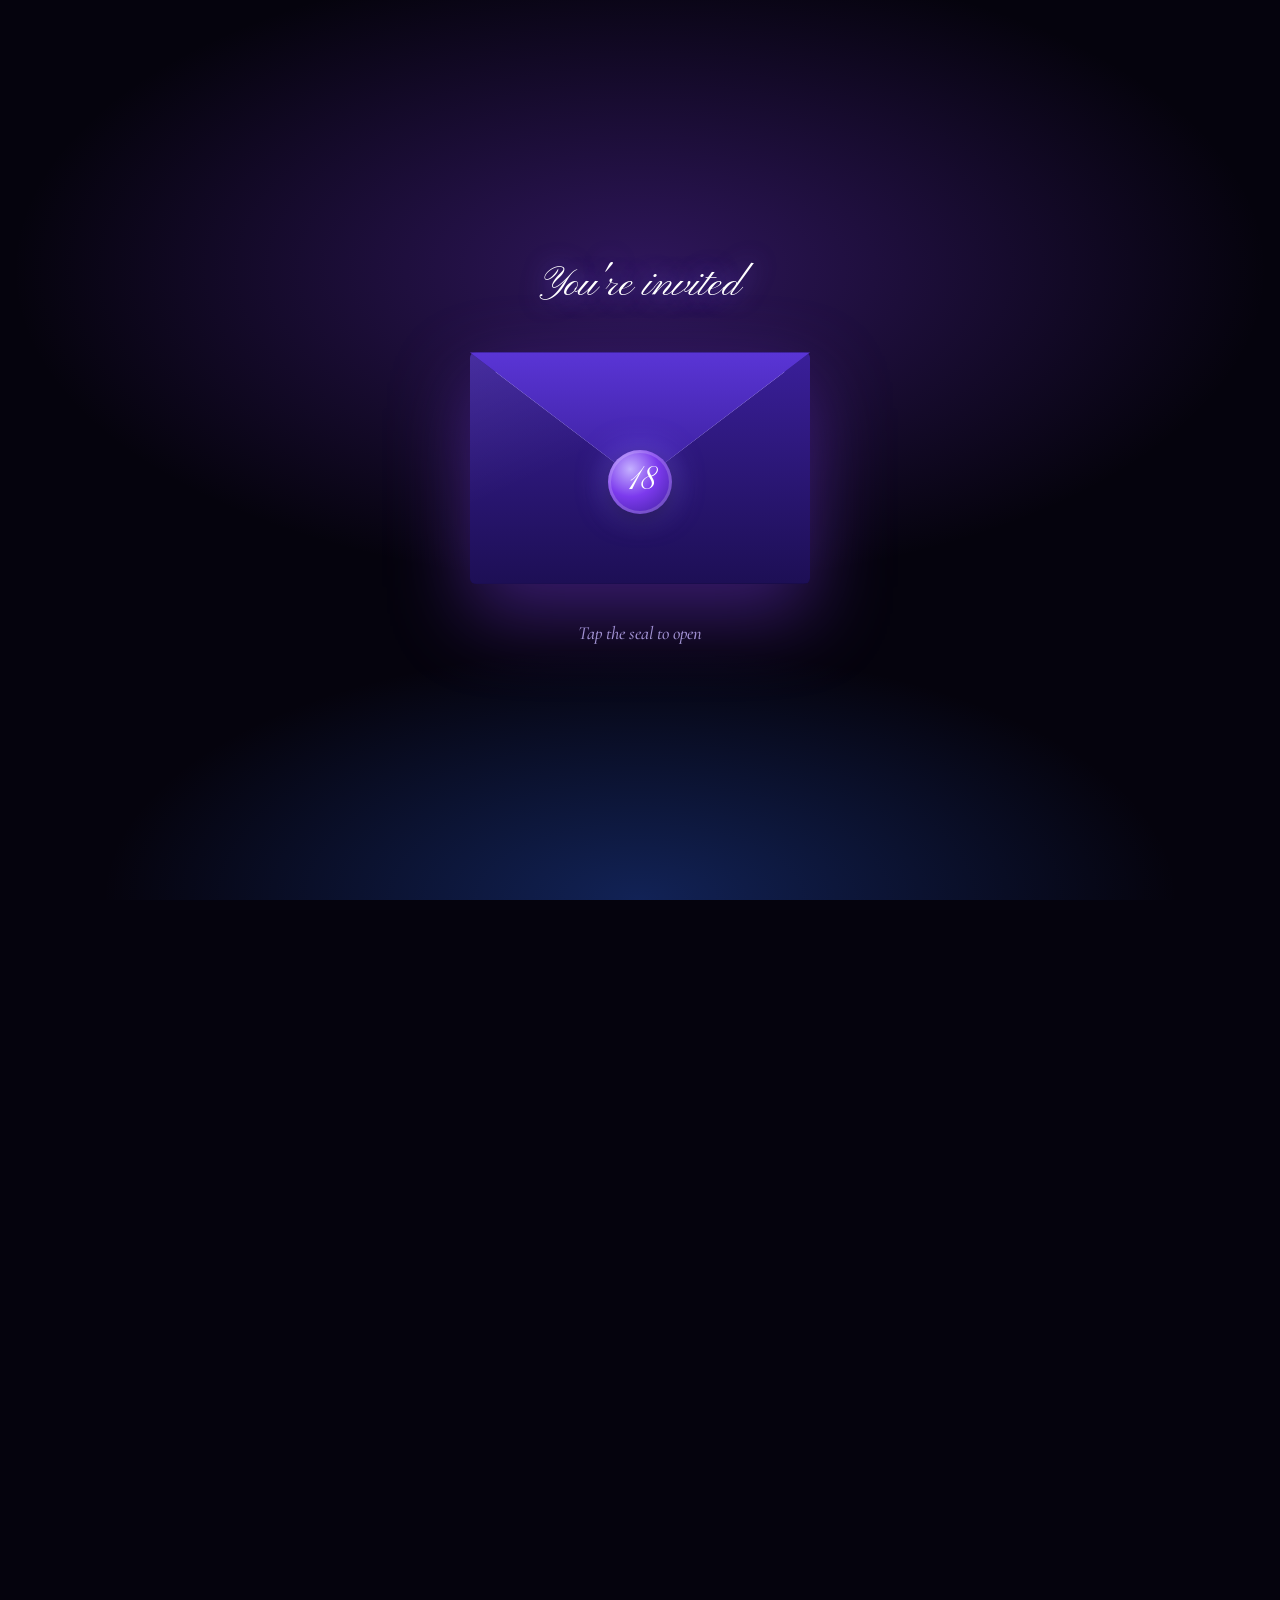
==== commit 7ccdf58a: "Update index.html" ====
--- a/index.html
+++ b/index.html
@@ -13,7 +13,135 @@
 </head>
 
 <body>
+<!-- DECORATIONS: flower drawings used across the page (drawn once, reused with <use>) -->
+<svg width="0" height="0" style="position:absolute" aria-hidden="true" focusable="false">
+ <defs>
+  <linearGradient id="gA" x1="0" y1="0" x2="1" y2="1"><stop offset="0" stop-color="#5a2fe0"/><stop offset="1" stop-color="#2f6bff"/></linearGradient>
+  <linearGradient id="gB" x1="0" y1="0" x2="1" y2="1"><stop offset="0" stop-color="#8b5cf6"/><stop offset="1" stop-color="#4f7bff"/></linearGradient>
+  <linearGradient id="gC" x1="0" y1="0" x2="1" y2="1"><stop offset="0" stop-color="#b9a3ff"/><stop offset="1" stop-color="#7f94ff"/></linearGradient>
+  <linearGradient id="gD" x1="0" y1="0" x2="1" y2="1"><stop offset="0" stop-color="#f4f0ff"/><stop offset="1" stop-color="#b9a3ff"/></linearGradient>
+  <linearGradient id="gLeaf" x1="0" y1="0" x2="1" y2="0"><stop offset="0" stop-color="#1b1366"/><stop offset="1" stop-color="#4a34cf"/></linearGradient>
+  <linearGradient id="gLineL" gradientUnits="userSpaceOnUse" x1="20" y1="0" x2="118" y2="0"><stop offset="0" stop-color="#a78bfa" stop-opacity="0"/><stop offset="1" stop-color="#a78bfa"/></linearGradient>
+  <linearGradient id="gLineR" gradientUnits="userSpaceOnUse" x1="182" y1="0" x2="280" y2="0"><stop offset="0" stop-color="#7f94ff"/><stop offset="1" stop-color="#7f94ff" stop-opacity="0"/></linearGradient>
+
+  <path id="petal" d="M50 54 C24 46 22 10 50 4 C78 10 76 46 50 54Z"/>
+  <path id="bpetal" d="M50 52 C30 42 26 14 40 8 C46 6 50 12 50 16 C50 12 54 6 60 8 C74 14 70 42 50 52Z"/>
+
+  <symbol id="rose" viewBox="0 0 100 100">
+   <g stroke="#e4dcff" stroke-opacity=".3" stroke-width=".8">
+    <g fill="url(#gA)">
+   <use href="#petal" transform="rotate(0 50 50)"/>
+   <use href="#petal" transform="rotate(72 50 50)"/>
+   <use href="#petal" transform="rotate(144 50 50)"/>
+   <use href="#petal" transform="rotate(216 50 50)"/>
+   <use href="#petal" transform="rotate(288 50 50)"/>
+    </g>
+    <g fill="url(#gB)" transform="translate(50 50) scale(.72) rotate(36) translate(-50 -50)">
+   <use href="#petal" transform="rotate(0 50 50)"/>
+   <use href="#petal" transform="rotate(72 50 50)"/>
+   <use href="#petal" transform="rotate(144 50 50)"/>
+   <use href="#petal" transform="rotate(216 50 50)"/>
+   <use href="#petal" transform="rotate(288 50 50)"/>
+    </g>
+    <g fill="url(#gC)" transform="translate(50 50) scale(.46) rotate(8) translate(-50 -50)">
+   <use href="#petal" transform="rotate(0 50 50)"/>
+   <use href="#petal" transform="rotate(72 50 50)"/>
+   <use href="#petal" transform="rotate(144 50 50)"/>
+   <use href="#petal" transform="rotate(216 50 50)"/>
+   <use href="#petal" transform="rotate(288 50 50)"/>
+    </g>
+    <circle cx="50" cy="50" r="7" fill="url(#gD)"/>
+    <path d="M50 44 C56 44 57 52 50 54 C45 55 43 49 47 47" fill="none" stroke="#6d3df0" stroke-width="1.4" stroke-linecap="round"/>
+   </g>
+  </symbol>
+
+  <symbol id="bloom" viewBox="0 0 100 100">
+   <g fill="url(#gB)" stroke="#e4dcff" stroke-opacity=".35" stroke-width=".8">
+   <use href="#bpetal" transform="rotate(0 50 50)"/>
+   <use href="#bpetal" transform="rotate(72 50 50)"/>
+   <use href="#bpetal" transform="rotate(144 50 50)"/>
+   <use href="#bpetal" transform="rotate(216 50 50)"/>
+   <use href="#bpetal" transform="rotate(288 50 50)"/>
+   </g>
+   <circle cx="50" cy="50" r="10" fill="url(#gD)"/>
+   <g fill="#5a2fe0">
+    <circle cx="50" cy="44" r="1.7"/><circle cx="56" cy="48" r="1.7"/><circle cx="54" cy="55" r="1.7"/><circle cx="46" cy="55" r="1.7"/><circle cx="44" cy="48" r="1.7"/>
+   </g>
+  </symbol>
+
+  <symbol id="leaf" viewBox="0 0 50 20">
+   <path d="M2 10 C12 -2 36 -2 48 10 C36 22 12 22 2 10Z" fill="url(#gLeaf)" stroke="#8b7cff" stroke-opacity=".55" stroke-width=".8"/>
+   <path d="M4 10 H44" stroke="#a78bfa" stroke-opacity=".6" stroke-width=".8"/>
+  </symbol>
+
+  <symbol id="spark" viewBox="0 0 20 20">
+   <path d="M10 0 C11 6 14 9 20 10 C14 11 11 14 10 20 C9 14 6 11 0 10 C6 9 9 6 10 0Z" fill="#e4dcff"/>
+  </symbol>
+
+  <!-- a corner bouquet: one rose, two blossoms, leaves, sparkles -->
+  <symbol id="cluster" viewBox="0 0 200 160">
+   <use href="#leaf" x="92" y="8" width="64" height="26" transform="rotate(-24 124 21)"/>
+   <use href="#leaf" x="2" y="58" width="60" height="24" transform="rotate(-68 32 70)"/>
+   <use href="#leaf" x="112" y="118" width="60" height="24" transform="rotate(16 142 130)"/>
+   <use href="#leaf" x="58" y="120" width="56" height="22" transform="rotate(74 86 131)"/>
+   <use href="#bloom" x="0" y="84" width="58" height="58"/>
+   <use href="#bloom" x="120" y="74" width="54" height="54"/>
+   <use href="#rose" x="38" y="22" width="96" height="96"/>
+   <use href="#spark" x="150" y="26" width="14" height="14"/>
+   <use href="#spark" x="178" y="54" width="9" height="9"/>
+   <use href="#spark" x="8" y="30" width="10" height="10"/>
+  </symbol>
+
+  <!-- a thin divider with a blossom in the middle -->
+  <symbol id="divider" viewBox="0 0 300 44">
+   <rect x="20" y="21.4" width="98" height="1.2" fill="url(#gLineL)"/>
+   <rect x="182" y="21.4" width="98" height="1.2" fill="url(#gLineR)"/>
+   <use href="#leaf" x="92" y="13" width="28" height="11" transform="rotate(-10 106 18)"/>
+   <use href="#leaf" x="180" y="13" width="28" height="11" transform="rotate(10 194 18)"/>
+   <use href="#spark" x="120" y="16" width="9" height="9"/>
+   <use href="#spark" x="171" y="16" width="9" height="9"/>
+   <use href="#bloom" x="132" y="4" width="36" height="36"/>
+  </symbol>
+
+  <!-- a flower crown that sits across the top of the portrait -->
+  <symbol id="garland" viewBox="0 0 240 64">
+   <use href="#leaf" x="4" y="30" width="54" height="21" transform="rotate(-14 31 40)"/>
+   <use href="#leaf" x="182" y="30" width="54" height="21" transform="rotate(14 209 40)"/>
+   <use href="#leaf" x="60" y="38" width="46" height="18" transform="rotate(16 83 47)"/>
+   <use href="#leaf" x="134" y="38" width="46" height="18" transform="rotate(-16 157 47)"/>
+   <use href="#bloom" x="24" y="14" width="36" height="36"/>
+   <use href="#bloom" x="180" y="14" width="36" height="36"/>
+   <use href="#bloom" x="66" y="12" width="32" height="32"/>
+   <use href="#bloom" x="142" y="12" width="32" height="32"/>
+   <use href="#spark" x="104" y="2" width="10" height="10"/>
+   <use href="#spark" x="128" y="54" width="8" height="8"/>
+   <use href="#rose" x="88" y="2" width="64" height="62"/>
+  </symbol>
+
+  <!-- a ring of leaves and blossoms that goes around the 18 badge -->
+  <symbol id="wreath" viewBox="0 0 120 120">
+   <use href="#leaf" x="101" y="55" width="19" height="10" transform="rotate(8 60 60)"/>
+   <use href="#leaf" x="101" y="55" width="19" height="10" transform="rotate(38 60 60)"/>
+   <use href="#leaf" x="101" y="55" width="19" height="10" transform="rotate(68 60 60)"/>
+   <use href="#leaf" x="101" y="55" width="19" height="10" transform="rotate(98 60 60)"/>
+   <use href="#leaf" x="101" y="55" width="19" height="10" transform="rotate(128 60 60)"/>
+   <use href="#leaf" x="101" y="55" width="19" height="10" transform="rotate(158 60 60)"/>
+   <use href="#leaf" x="101" y="55" width="19" height="10" transform="rotate(188 60 60)"/>
+   <use href="#leaf" x="101" y="55" width="19" height="10" transform="rotate(218 60 60)"/>
+   <use href="#leaf" x="101" y="55" width="19" height="10" transform="rotate(248 60 60)"/>
+   <use href="#leaf" x="101" y="55" width="19" height="10" transform="rotate(278 60 60)"/>
+   <use href="#leaf" x="101" y="55" width="19" height="10" transform="rotate(308 60 60)"/>
+   <use href="#leaf" x="101" y="55" width="19" height="10" transform="rotate(338 60 60)"/>
+   <use href="#bloom" x="104" y="51" width="18" height="18" transform="rotate(30 60 60)"/>
+   <use href="#bloom" x="104" y="51" width="18" height="18" transform="rotate(120 60 60)"/>
+   <use href="#bloom" x="104" y="51" width="18" height="18" transform="rotate(210 60 60)"/>
+   <use href="#bloom" x="104" y="51" width="18" height="18" transform="rotate(300 60 60)"/>
+  </symbol>
+ </defs>
+</svg>
+
 <canvas id="stars" aria-hidden="true"></canvas>
+<canvas id="petals" aria-hidden="true"></canvas>
 <canvas id="confetti" aria-hidden="true"></canvas>
 
 <!-- 1 · ENVELOPE -->
@@ -25,6 +153,8 @@
     <div class="env-front"></div>
     <div class="env-flap"></div>
     <div class="seal">18</div>
+    <svg class="flora fl-env2" viewBox="0 0 200 160" aria-hidden="true"><use href="#cluster" width="200" height="160"/></svg>
+    <svg class="flora fl-env" viewBox="0 0 200 160" aria-hidden="true"><use href="#cluster" width="200" height="160"/></svg>
   </div>
   <p class="intro-hint">Tap the seal to open</p>
 </div>
@@ -38,18 +168,25 @@
 
     <p class="pre rise" style="--d:0">Please join us for the 18th birthday of</p>
     <h1 class="name rise" style="--d:.15">Monica Va-ay</h1>
+    <svg class="flora twinkle sp1" viewBox="0 0 20 20" aria-hidden="true"><use href="#spark" width="20" height="20"/></svg>
+    <svg class="flora twinkle sp2" viewBox="0 0 20 20" aria-hidden="true"><use href="#spark" width="20" height="20"/></svg>
+    <svg class="flora twinkle sp3" viewBox="0 0 20 20" aria-hidden="true"><use href="#spark" width="20" height="20"/></svg>
     <p class="tag rise" style="--d:.3">Eighteen years, one unforgettable night</p>
 
     <div class="portrait rise" style="--d:.5">
+      <svg class="flora fl-crown" viewBox="0 0 240 64" aria-hidden="true"><use href="#garland" width="240" height="64"/></svg>
       <div class="frame arch"><div class="in">
         <!-- Replace with your friend's photo: photos/portrait.jpg -->
         <img src="photos/portrait.jpg" alt="Portrait of Monica Va-ay" onerror="this.remove()">
       </div></div>
+      <svg class="flora fl-p l" viewBox="0 0 200 160" aria-hidden="true"><use href="#cluster" width="200" height="160"/></svg>
+      <svg class="flora fl-p r" viewBox="0 0 200 160" aria-hidden="true"><use href="#cluster" width="200" height="160"/></svg>
+      <svg class="flora fl-wreath" viewBox="0 0 120 120" aria-hidden="true"><use href="#wreath" width="120" height="120"/></svg>
       <div class="age" aria-label="Eighteen">18</div>
     </div>
 
     <p class="when rise" style="--d:.8">
-      <b>Saturday, January 16, 2027</b>
+      <b>Friday, February 26, 2027</b>
       <span>Six in the evening</span>
     </p>
   </section>
@@ -68,6 +205,7 @@
 
     <h2>Location guide</h2>
     <div class="card loc">
+      <svg class="flora fl-card br" viewBox="0 0 200 160" aria-hidden="true"><use href="#cluster" width="200" height="160"/></svg>
       <dl>
         <div><dt>Reception</dt><dd>6:00 in the evening<small>Doors open at 5:30</small></dd></div>
         <div><dt>Venue</dt><dd>Starlight Garden Events Place<small>123 Sampaguita Street, San Jose del Monte, Bulacan</small></dd></div>
@@ -77,17 +215,18 @@
   </section>
 
   <!-- 4 · GALLERY -->
+  <div class="divider" aria-hidden="true"><svg class="flora" viewBox="0 0 300 44"><use href="#divider" width="300" height="44"/></svg></div>
   <section id="gallery">
     <h2>Monica Va-ay through the years</h2>
     <p class="lede">Tap a frame to see it bigger.</p>
     <div class="gallery">
       <!-- Replace each src with your own photos: photos/1.jpg … photos/6.jpg -->
-      <button class="frame arch g-arch" aria-label="Open photo 1"><div class="in"><img src="photos/1.jpg" alt="Monica Va-ay, photo 1" onerror="this.remove()"></div></button>
-      <button class="frame oval g-oval" aria-label="Open photo 2"><div class="in"><img src="photos/2.jpg" alt="Monica Va-ay, photo 2" onerror="this.remove()"></div></button>
-      <button class="frame soft g-soft" aria-label="Open photo 3"><div class="in"><img src="photos/3.jpg" alt="Monica Va-ay, photo 3" onerror="this.remove()"></div></button>
-      <button class="frame soft g-wide" aria-label="Open photo 4"><div class="in"><img src="photos/4.jpg" alt="Monica Va-ay, photo 4" onerror="this.remove()"></div></button>
-      <button class="frame round g-r1" aria-label="Open photo 5"><div class="in"><img src="photos/5.jpg" alt="Monica Va-ay, photo 5" onerror="this.remove()"></div></button>
-      <button class="frame round g-r2" aria-label="Open photo 6"><div class="in"><img src="photos/6.jpg" alt="Monica Va-ay, photo 6" onerror="this.remove()"></div></button>
+      <button class="frame arch g-arch" aria-label="Open photo 1"><div class="in"><img src="photos/1.jpg" alt="Monica Va-ay, photo 1" onerror="this.remove()"></div><svg class="flora fl-bloom bl" viewBox="0 0 44 44" aria-hidden="true"><use href="#rose" width="44" height="44"/></svg></button>
+      <button class="frame oval g-oval" aria-label="Open photo 2"><div class="in"><img src="photos/2.jpg" alt="Monica Va-ay, photo 2" onerror="this.remove()"></div><svg class="flora fl-bloom tr" viewBox="0 0 44 44" aria-hidden="true"><use href="#bloom" width="44" height="44"/></svg></button>
+      <button class="frame soft g-soft" aria-label="Open photo 3"><div class="in"><img src="photos/3.jpg" alt="Monica Va-ay, photo 3" onerror="this.remove()"></div><svg class="flora fl-bloom bl" viewBox="0 0 44 44" aria-hidden="true"><use href="#bloom" width="44" height="44"/></svg></button>
+      <button class="frame soft g-wide" aria-label="Open photo 4"><div class="in"><img src="photos/4.jpg" alt="Monica Va-ay, photo 4" onerror="this.remove()"></div><svg class="flora fl-bloom br" viewBox="0 0 44 44" aria-hidden="true"><use href="#rose" width="44" height="44"/></svg><svg class="flora fl-bloom tl" viewBox="0 0 44 44" aria-hidden="true"><use href="#bloom" width="44" height="44"/></svg></button>
+      <button class="frame round g-r1" aria-label="Open photo 5"><div class="in"><img src="photos/5.jpg" alt="Monica Va-ay, photo 5" onerror="this.remove()"></div><svg class="flora fl-bloom tr" viewBox="0 0 44 44" aria-hidden="true"><use href="#bloom" width="44" height="44"/></svg></button>
+      <button class="frame round g-r2" aria-label="Open photo 6"><div class="in"><img src="photos/6.jpg" alt="Monica Va-ay, photo 6" onerror="this.remove()"></div><svg class="flora fl-bloom tl" viewBox="0 0 44 44" aria-hidden="true"><use href="#rose" width="44" height="44"/></svg></button>
     </div>
   </section>
 
@@ -97,6 +236,7 @@
   </dialog>
 
   <!-- 5 · ROSES + CANDLES -->
+  <div class="divider" aria-hidden="true"><svg class="flora" viewBox="0 0 300 44"><use href="#divider" width="300" height="44"/></svg></div>
   <section id="court">
     <h2>The people who make it special</h2>
     <p class="lede">Eighteen roses and eighteen candles, for the people Monica Va-ay holds dear.</p>
@@ -106,6 +246,8 @@
     </div>
 
     <div class="scroll">
+      <svg class="flora fl-scroll tr" viewBox="0 0 200 160" aria-hidden="true"><use href="#cluster" width="200" height="160"/></svg>
+      <svg class="flora fl-scroll bl" viewBox="0 0 200 160" aria-hidden="true"><use href="#cluster" width="200" height="160"/></svg>
       <div class="roll"></div>
       <div class="paper">
         <div id="panel-roses" role="tabpanel" aria-labelledby="tab-roses">
@@ -121,6 +263,7 @@
   </section>
 
   <!-- 6 · PROGRAM -->
+  <div class="divider" aria-hidden="true"><svg class="flora" viewBox="0 0 300 44"><use href="#divider" width="300" height="44"/></svg></div>
   <section id="program">
     <h2>The 18th program</h2>
     <p class="lede">How the evening unfolds.</p>
@@ -136,6 +279,7 @@
   </section>
 
   <!-- 7 · DRESS CODE -->
+  <div class="divider" aria-hidden="true"><svg class="flora" viewBox="0 0 300 44"><use href="#divider" width="300" height="44"/></svg></div>
   <section id="dress">
     <h2>Dress code</h2>
     <p class="lede">Formal attire, in the colors of the night.</p>
@@ -148,15 +292,19 @@
   </section>
 
   <!-- 8 · RSVP -->
+  <div class="divider" aria-hidden="true"><svg class="flora" viewBox="0 0 300 44"><use href="#divider" width="300" height="44"/></svg></div>
   <section id="rsvp" class="rsvp">
-    <div class="card">
+    <div class="card rsvp-card">
+      <svg class="flora fl-card tl" viewBox="0 0 200 160" aria-hidden="true"><use href="#cluster" width="200" height="160"/></svg>
+      <svg class="flora fl-card br" viewBox="0 0 200 160" aria-hidden="true"><use href="#cluster" width="200" height="160"/></svg>
       <h2>RSVP</h2>
-      <p>Please let us know if you can make it by January 2, 2027.</p>
+      <p>Please let us know if you can make it by February 12, 2027.</p>
       <a class="btn" id="rsvpLink" href="#" target="_blank" rel="noopener">Reply now</a>
     </div>
     <p class="sign">With love, Monica Va-ay and family</p>
   </section>
 
+  <div class="divider" aria-hidden="true"><svg class="flora" viewBox="0 0 300 44"><use href="#divider" width="300" height="44"/></svg></div>
   <footer>We can't wait to celebrate with you.</footer>
 </main>
 
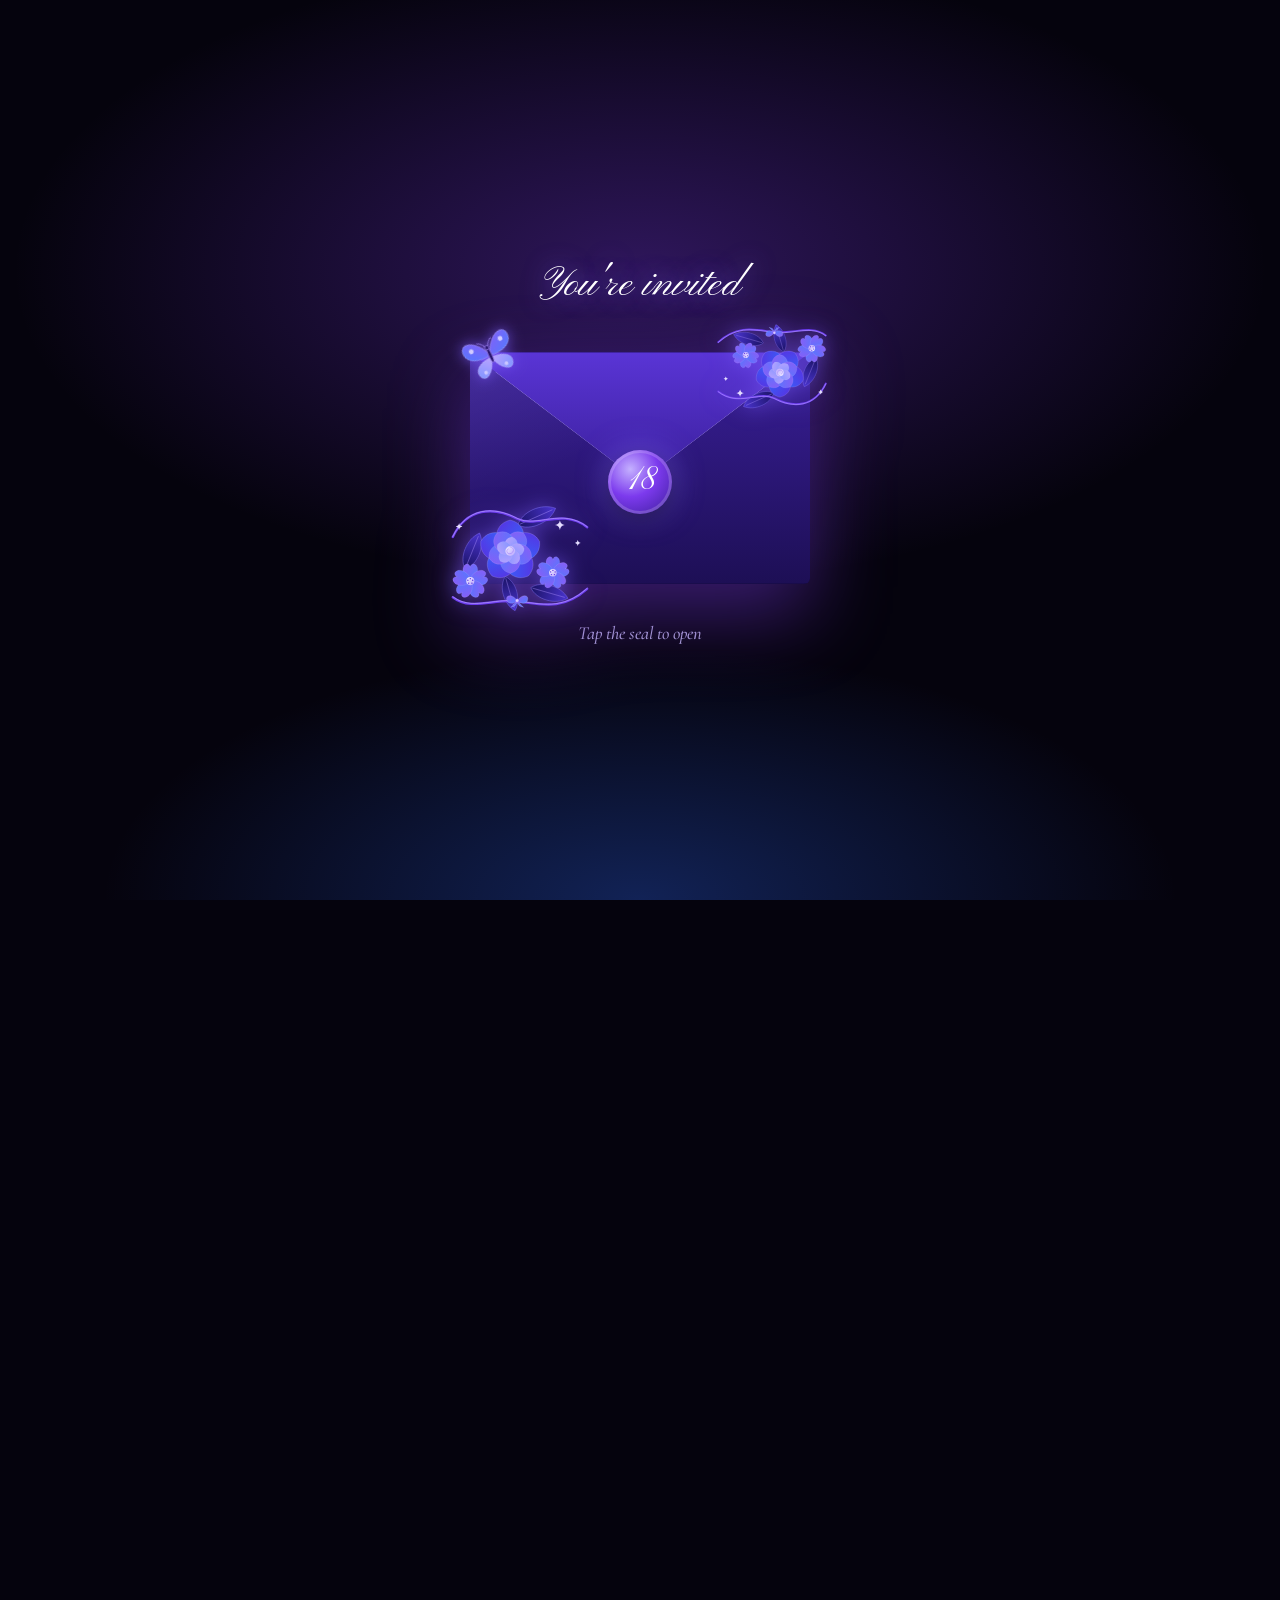
==== commit e6ef7c88: "Update index.html" ====
--- a/index.html
+++ b/index.html
@@ -78,15 +78,36 @@
    <path d="M10 0 C11 6 14 9 20 10 C14 11 11 14 10 20 C9 14 6 11 0 10 C6 9 9 6 10 0Z" fill="#e4dcff"/>
   </symbol>
 
+  <!-- ribbons: satin bands drawn as a dark band + a light highlight, wound through the leaves -->
+  <path id="ribA" d="M4 50 C24 8 62 6 96 24 C124 38 160 8 196 36"/>
+  <path id="ribB" d="M4 136 C30 156 62 138 96 142 C130 146 160 156 196 124"/>
+  <path id="ribG" d="M2 42 C30 26 52 58 84 44 C110 34 130 34 156 44 C188 58 210 26 238 42"/>
+  <path id="ribD1" d="M24 24 C46 12 66 32 92 20 C100 16 106 18 112 22"/>
+  <path id="ribD2" d="M276 24 C254 12 234 32 208 20 C200 16 194 18 188 22"/>
+  <path id="ribRing" d="M110.5 60.0 L112.8 64.6 L114.0 69.5 L113.6 74.4 L111.5 78.8 L108.0 82.4 L103.7 85.2 L99.3 87.5 L95.4 89.7 L92.2 92.2 L89.7 95.4 L87.5 99.3 L85.2 103.7 L82.4 108.0 L78.8 111.5 L74.4 113.6 L69.5 114.0 L64.6 112.8 L60.0 110.5 L55.8 107.8 L52.0 105.5 L48.2 103.9 L44.2 103.4 L39.7 103.5 L34.8 103.7 L29.6 103.4 L24.8 102.0 L20.8 99.2 L18.0 95.2 L16.6 90.4 L16.3 85.3 L16.5 80.3 L16.6 75.8 L16.1 71.8 L14.5 68.0 L12.2 64.2 L9.5 60.0 L7.2 55.4 L6.0 50.5 L6.4 45.6 L8.5 41.2 L12.0 37.6 L16.3 34.8 L20.7 32.5 L24.6 30.3 L27.8 27.8 L30.3 24.6 L32.5 20.7 L34.7 16.3 L37.6 12.0 L41.2 8.5 L45.6 6.4 L50.5 6.0 L55.4 7.2 L60.0 9.5 L64.2 12.2 L68.0 14.5 L71.8 16.1 L75.8 16.6 L80.3 16.5 L85.2 16.3 L90.4 16.6 L95.2 18.0 L99.2 20.8 L102.0 24.8 L103.4 29.6 L103.7 34.8 L103.5 39.7 L103.4 44.2 L103.9 48.2 L105.5 52.0 L107.8 55.8 L110.5 60.0Z"/>
+
+  <symbol id="bow" viewBox="0 0 40 24">
+   <g fill="url(#gB)" stroke="#e4dcff" stroke-opacity=".5" stroke-width=".7" stroke-linejoin="round">
+    <path d="M19 13 L9 23.5 L16 21 L21 14Z"/>
+    <path d="M21 13 L31 23.5 L24 21 L19 14Z"/>
+    <path d="M20 12 C12 0 0 2 2 10 C3 18 14 18 20 12Z"/>
+    <path d="M20 12 C28 0 40 2 38 10 C37 18 26 18 20 12Z"/>
+   </g>
+   <circle cx="20" cy="12" r="3.2" fill="url(#gD)" stroke="#6d3df0" stroke-width=".8"/>
+  </symbol>
+
   <!-- a corner bouquet: one rose, two blossoms, leaves, sparkles -->
   <symbol id="cluster" viewBox="0 0 200 160">
    <use href="#leaf" x="92" y="8" width="64" height="26" transform="rotate(-24 124 21)"/>
    <use href="#leaf" x="2" y="58" width="60" height="24" transform="rotate(-68 32 70)"/>
    <use href="#leaf" x="112" y="118" width="60" height="24" transform="rotate(16 142 130)"/>
    <use href="#leaf" x="58" y="120" width="56" height="22" transform="rotate(74 86 131)"/>
+   <g fill="none" stroke-linecap="round" stroke-linejoin="round"><use href="#ribA" stroke="#6d3df0" stroke-width="3.4"/><use href="#ribA" stroke="#d6c9ff" stroke-opacity=".75" stroke-width="0.95" transform="translate(0 -.6)"/></g>
+   <g fill="none" stroke-linecap="round" stroke-linejoin="round"><use href="#ribB" stroke="#6d3df0" stroke-width="3.4"/><use href="#ribB" stroke="#d6c9ff" stroke-opacity=".75" stroke-width="0.95" transform="translate(0 -.6)"/></g>
    <use href="#bloom" x="0" y="84" width="58" height="58"/>
    <use href="#bloom" x="120" y="74" width="54" height="54"/>
    <use href="#rose" x="38" y="22" width="96" height="96"/>
+   <use href="#bow" x="79" y="131" width="34" height="20"/>
    <use href="#spark" x="150" y="26" width="14" height="14"/>
    <use href="#spark" x="178" y="54" width="9" height="9"/>
    <use href="#spark" x="8" y="30" width="10" height="10"/>
@@ -98,6 +119,8 @@
    <rect x="182" y="21.4" width="98" height="1.2" fill="url(#gLineR)"/>
    <use href="#leaf" x="92" y="13" width="28" height="11" transform="rotate(-10 106 18)"/>
    <use href="#leaf" x="180" y="13" width="28" height="11" transform="rotate(10 194 18)"/>
+   <g fill="none" stroke-linecap="round" stroke-linejoin="round"><use href="#ribD1" stroke="#6d3df0" stroke-width="2.4"/><use href="#ribD1" stroke="#d6c9ff" stroke-opacity=".75" stroke-width="0.67" transform="translate(0 -.6)"/></g>
+   <g fill="none" stroke-linecap="round" stroke-linejoin="round"><use href="#ribD2" stroke="#6d3df0" stroke-width="2.4"/><use href="#ribD2" stroke="#d6c9ff" stroke-opacity=".75" stroke-width="0.67" transform="translate(0 -.6)"/></g>
    <use href="#spark" x="120" y="16" width="9" height="9"/>
    <use href="#spark" x="171" y="16" width="9" height="9"/>
    <use href="#bloom" x="132" y="4" width="36" height="36"/>
@@ -109,6 +132,7 @@
    <use href="#leaf" x="182" y="30" width="54" height="21" transform="rotate(14 209 40)"/>
    <use href="#leaf" x="60" y="38" width="46" height="18" transform="rotate(16 83 47)"/>
    <use href="#leaf" x="134" y="38" width="46" height="18" transform="rotate(-16 157 47)"/>
+   <g fill="none" stroke-linecap="round" stroke-linejoin="round"><use href="#ribG" stroke="#6d3df0" stroke-width="3"/><use href="#ribG" stroke="#d6c9ff" stroke-opacity=".75" stroke-width="0.84" transform="translate(0 -.6)"/></g>
    <use href="#bloom" x="24" y="14" width="36" height="36"/>
    <use href="#bloom" x="180" y="14" width="36" height="36"/>
    <use href="#bloom" x="66" y="12" width="32" height="32"/>
@@ -132,6 +156,7 @@
    <use href="#leaf" x="101" y="55" width="19" height="10" transform="rotate(278 60 60)"/>
    <use href="#leaf" x="101" y="55" width="19" height="10" transform="rotate(308 60 60)"/>
    <use href="#leaf" x="101" y="55" width="19" height="10" transform="rotate(338 60 60)"/>
+   <g fill="none" stroke-linecap="round" stroke-linejoin="round"><use href="#ribRing" stroke="#6d3df0" stroke-width="2.2"/><use href="#ribRing" stroke="#d6c9ff" stroke-opacity=".75" stroke-width="0.62" transform="translate(0 -.6)"/></g>
    <use href="#bloom" x="104" y="51" width="18" height="18" transform="rotate(30 60 60)"/>
    <use href="#bloom" x="104" y="51" width="18" height="18" transform="rotate(120 60 60)"/>
    <use href="#bloom" x="104" y="51" width="18" height="18" transform="rotate(210 60 60)"/>
@@ -161,6 +186,15 @@
 
 <main class="page">
 
+  <!-- RIBBON AROUND THE BORDER OF THE INVITATION -->
+  <div class="ribbon-frame" aria-hidden="true">
+    <svg class="bow tl" viewBox="0 0 40 24"><use href="#bow" width="40" height="24"/></svg>
+    <svg class="bow tr" viewBox="0 0 40 24"><use href="#bow" width="40" height="24"/></svg>
+    <svg class="bow bl" viewBox="0 0 40 24"><use href="#bow" width="40" height="24"/></svg>
+    <svg class="bow br" viewBox="0 0 40 24"><use href="#bow" width="40" height="24"/></svg>
+  </div>
+
+
   <!-- 2 · HERO -->
   <section class="hero" id="top">
     <div class="lantern l1" aria-hidden="true"><i></i></div>
@@ -179,6 +213,8 @@
         <!-- Replace with your friend's photo: photos/portrait.jpg -->
         <img src="photos/portrait.jpg" alt="Portrait of Monica Va-ay" onerror="this.remove()">
       </div></div>
+      <svg class="flora frame-bow bw-l" viewBox="0 0 40 24" aria-hidden="true"><use href="#bow" width="40" height="24"/></svg>
+      <svg class="flora frame-bow bw-r" viewBox="0 0 40 24" aria-hidden="true"><use href="#bow" width="40" height="24"/></svg>
       <svg class="flora fl-p l" viewBox="0 0 200 160" aria-hidden="true"><use href="#cluster" width="200" height="160"/></svg>
       <svg class="flora fl-p r" viewBox="0 0 200 160" aria-hidden="true"><use href="#cluster" width="200" height="160"/></svg>
       <svg class="flora fl-wreath" viewBox="0 0 120 120" aria-hidden="true"><use href="#wreath" width="120" height="120"/></svg>
--- a/style.css
+++ b/style.css
@@ -202,7 +202,7 @@
   box-shadow:0 0 34px 10px rgba(124,92,255,.55);
 }
 .lantern i::before{content:"";position:absolute;left:6px;right:6px;top:-6px;height:8px;border-radius:4px 4px 0 0;background:#2a1670}
-.lantern.l1{left:6%;--len:30px}
+.lantern.l1{left:6%;--len:110px}
 .lantern.l2{right:6%;--len:64px;animation-delay:-3s;animation-duration:7s}
 @keyframes sway{from{transform:rotate(-4deg)}to{transform:rotate(4deg)}}
 
@@ -329,3 +329,132 @@
   .hero .rise{opacity:1;transform:none;animation:none!important}
   .env,.letter,.env-flap,.intro{transition-duration:.01s!important;transition-delay:0s!important}
 }
+
+/* =========================================================
+   FLOWERS + ORNAMENTS
+   (the drawings themselves live in the hidden <svg> at the
+   top of index.html — here we only place and size them)
+   ========================================================= */
+.flora{display:block;pointer-events:none;filter:drop-shadow(0 0 10px rgba(124,92,255,.55))}
+
+/* envelope bouquet */
+.fl-env{position:absolute;left:-20px;bottom:-30px;width:140px;height:auto;z-index:6}
+
+/* bouquets either side of the portrait */
+.fl-p{position:absolute;bottom:-26px;width:136px;height:auto;z-index:3}
+.fl-p.l{left:-54px}
+.fl-p.r{right:-54px;transform:scaleX(-1)}
+
+/* twinkling sparkles around the name */
+.twinkle{position:absolute;width:16px;height:16px}
+.sp1{left:12%;top:25%}
+.sp2{right:11%;top:21%;width:11px;height:11px}
+.sp3{right:19%;top:36%;width:9px;height:9px}
+.twinkle{animation:twinkle 3.4s ease-in-out infinite}
+.sp2{animation-delay:-1.1s}.sp3{animation-delay:-2.2s}
+@keyframes twinkle{0%,100%{opacity:.25;transform:scale(.8)}50%{opacity:1;transform:scale(1.15)}}
+
+/* section dividers */
+.divider{display:flex;justify-content:center;margin:-3rem 0;position:relative;z-index:1}
+.divider svg{width:min(78%,300px);height:auto}
+
+/* bouquets that sit on a card corner */
+.card.loc,.rsvp-card{position:relative}
+.fl-card{position:absolute;width:112px;height:auto;z-index:2}
+.fl-card.tr{top:-50px;right:-16px}
+.fl-card.tl{top:-40px;left:-12px;transform:scaleX(-1)}
+.fl-card.br{bottom:-34px;right:-10px;transform:scale(1,-1);width:96px}
+
+/* bouquets on the roses scroll */
+.fl-scroll{position:absolute;width:112px;height:auto;z-index:4}
+.fl-scroll.tr{top:-46px;right:-14px;transform:scaleX(-1)}
+.fl-scroll.bl{bottom:-42px;left:-14px;transform:scale(1,-1)}
+
+@media (prefers-reduced-motion:reduce){.twinkle{animation:none;opacity:.8}}
+
+.rsvp .sign{margin-top:2.8rem}
+
+/* =========================================================
+   MORE FLOWERS: crown, wreath, frame blooms, vines, petals
+   ========================================================= */
+/* crown across the top of the portrait */
+.fl-crown{position:absolute;left:50%;top:-30px;width:min(92%,250px);height:auto;transform:translateX(-50%);z-index:3}
+
+/* wreath around the 18 badge */
+.fl-wreath{position:absolute;left:50%;bottom:-54px;width:124px;height:124px;transform:translateX(-50%);z-index:3}
+.age{z-index:4}
+
+/* second bouquet on the envelope */
+.fl-env2{position:absolute;right:-18px;top:-30px;width:112px;height:auto;z-index:6;transform:scale(-1,-1)}
+
+/* little blooms on the photo frames */
+.gallery .frame{position:relative}
+.fl-bloom{position:absolute;width:44px;height:44px;z-index:2}
+.fl-bloom.tl{top:-14px;left:-12px}
+.fl-bloom.tr{top:-14px;right:-12px}
+.fl-bloom.bl{bottom:-14px;left:-12px}
+.fl-bloom.br{bottom:-14px;right:-12px}
+
+/* vines growing down both edges of the page */
+.page::before,.page::after{
+  content:"";position:absolute;top:0;bottom:0;width:40px;z-index:-1;pointer-events:none;opacity:.55;
+  background:url("data:image/svg+xml,<svg xmlns='http://www.w3.org/2000/svg' width='40' height='400' viewBox='0 0 40 400'><path d='M14 0 C30 50 0 100 14 150 C28 200 0 250 14 300 C28 350 0 380 14 400' fill='none' stroke='%237c5cff' stroke-opacity='.6' stroke-width='1.6'/><path d='M15 75 C21 66 33 66 39 73 C33 81 21 82 15 75Z' fill='%234a34cf' fill-opacity='.85'/><path d='M14 225 C8 216 -4 216 -10 223 C-4 231 8 232 14 225Z' fill='%234a34cf' fill-opacity='.85' transform='translate(10 0)'/><path d='M14 361 C20 352 32 352 38 359 C32 367 20 368 14 361Z' fill='%234a34cf' fill-opacity='.85'/><path d='M14 20 C20 13 30 14 34 20 C29 27 20 27 14 20Z' fill='%236d4df0' fill-opacity='.7'/><path d='M14 290 C8 282 -1 283 -4 289 C1 296 8 297 14 290Z' fill='%236d4df0' fill-opacity='.7' transform='translate(4 0)'/><circle cx='14' cy='115' r='3.2' fill='%23a78bfa'/><circle cx='15' cy='188' r='2.6' fill='%237f94ff'/><circle cx='14' cy='262' r='3.2' fill='%23a78bfa'/><circle cx='15' cy='335' r='2.6' fill='%237f94ff'/></svg>") repeat-y center top/40px 400px;
+}
+.page::before{left:0}
+.page::after{right:0;transform:scaleX(-1)}
+
+/* falling petals (drawn by script.js) */
+#petals{position:fixed;inset:0;width:100%;height:100%;z-index:50;pointer-events:none}
+footer{padding-top:1rem}
+
+/* =========================================================
+   BUTTERFLIES  (moved and clicked by script.js)
+   ========================================================= */
+.bfly{
+  position:fixed;left:0;top:0;width:56px;height:56px;margin:-28px 0 0 -28px;z-index:60;
+  cursor:pointer;opacity:0;transition:opacity .5s;will-change:transform;
+  -webkit-tap-highlight-color:transparent;
+}
+.bfly.on{opacity:1}
+.bfly.fleeing{pointer-events:none}
+.bfly svg{width:100%;height:100%;overflow:visible;filter:drop-shadow(0 0 7px rgba(124,92,255,.75))}
+.bfly .wings{transform-box:view-box;transform-origin:30px 30px;animation:flap .26s ease-in-out infinite alternate}
+.bfly.perched .wings{animation:flapSlow 2.4s ease-in-out infinite}
+.bfly.fleeing .wings{animation-duration:.14s}
+@keyframes flap{from{transform:scaleX(1)}to{transform:scaleX(.2)}}
+@keyframes flapSlow{0%,100%{transform:scaleX(1)}50%{transform:scaleX(.72)}}
+.bfly.intro-bfly{z-index:110}   /* sits above the envelope screen */
+
+/* =========================================================
+   PHOTO FRAMES — double gem border (no JS needed)
+   Outer gradient band + thin inner hairline + soft inner glow.
+   Tweak --band for thickness, --hair for the inner line colour.
+   ========================================================= */
+.frame{position:relative;--band:7px;--hair:rgba(255,255,255,.65);padding:var(--band)}
+.frame::after{            /* thin light line floating inside the band */
+  content:"";position:absolute;inset:3px;z-index:1;pointer-events:none;
+  border:1px solid var(--hair);border-radius:inherit;
+}
+.frame .in::after{        /* soft shadow where the photo meets the frame */
+  content:"";position:absolute;inset:0;border-radius:inherit;pointer-events:none;
+  box-shadow:inset 0 0 0 1px rgba(5,3,13,.55),inset 0 0 22px rgba(5,3,13,.55);
+}
+.portrait .frame{--band:5px}
+/* top portrait keeps the original twisted ribbon (built by script.js) */
+.portrait .frame::after,.portrait .frame .in::after{display:none}
+.frame .rib{position:absolute;z-index:1;pointer-events:none;overflow:visible;filter:drop-shadow(0 0 5px rgba(124,92,255,.7))}
+.lightbox .frame{--band:9px}
+/* bows tied on the sides of the portrait frame */
+.frame-bow{position:absolute;top:56%;width:46px;height:auto;z-index:4}
+.frame-bow.bw-l{left:-24px;transform:rotate(-18deg)}
+.frame-bow.bw-r{right:-24px;transform:scaleX(-1) rotate(-18deg)}
+/* =========================================================
+   RIBBON AROUND THE BORDER OF THE INVITATION
+   A satin bow tied at each corner of the page.
+   ========================================================= */
+.ribbon-frame{position:absolute;inset:0;z-index:5;pointer-events:none}
+.ribbon-frame .bow{position:absolute;width:52px;height:auto;filter:drop-shadow(0 0 8px rgba(124,92,255,.8))}
+.bow.tl{left:-4px;top:-4px}
+.bow.tr{right:-4px;top:-4px;transform:scaleX(-1)}
+.bow.bl{left:-4px;bottom:-4px}
+.bow.br{right:-4px;bottom:-4px;transform:scaleX(-1)}
